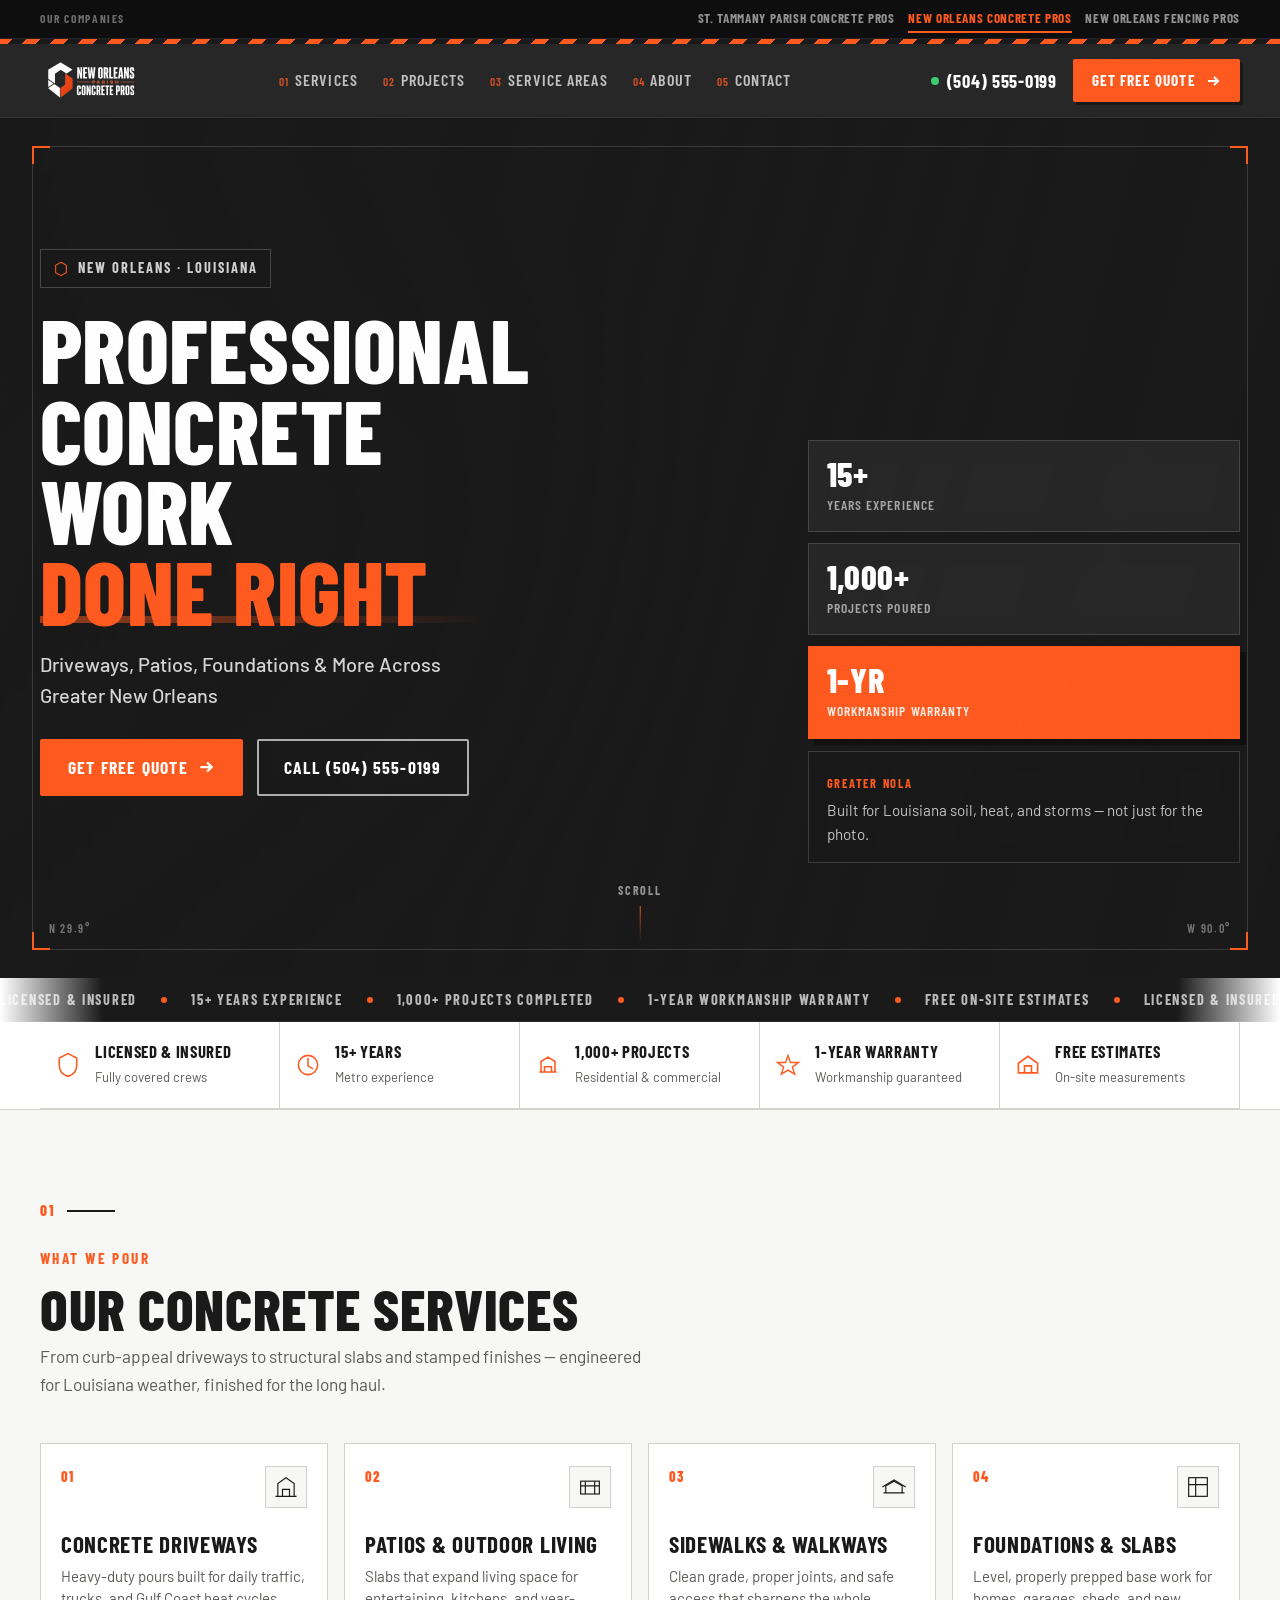
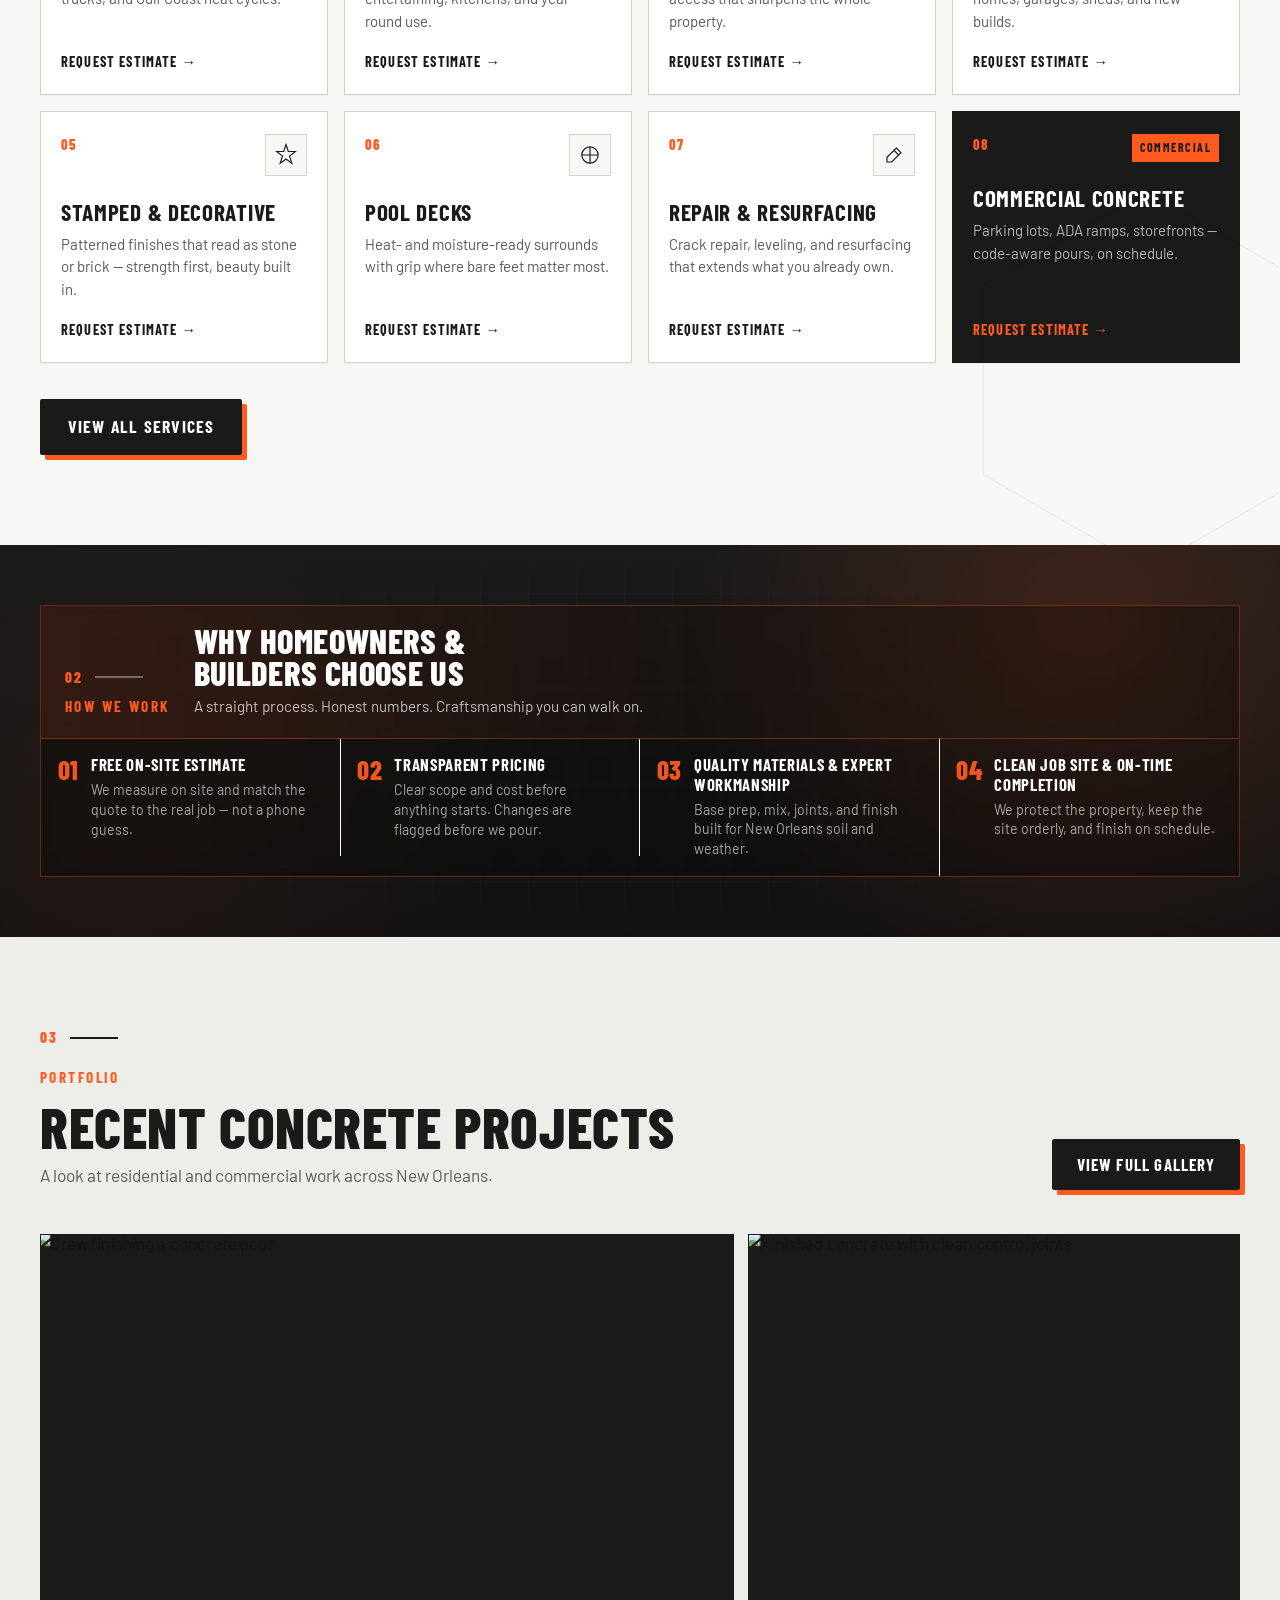
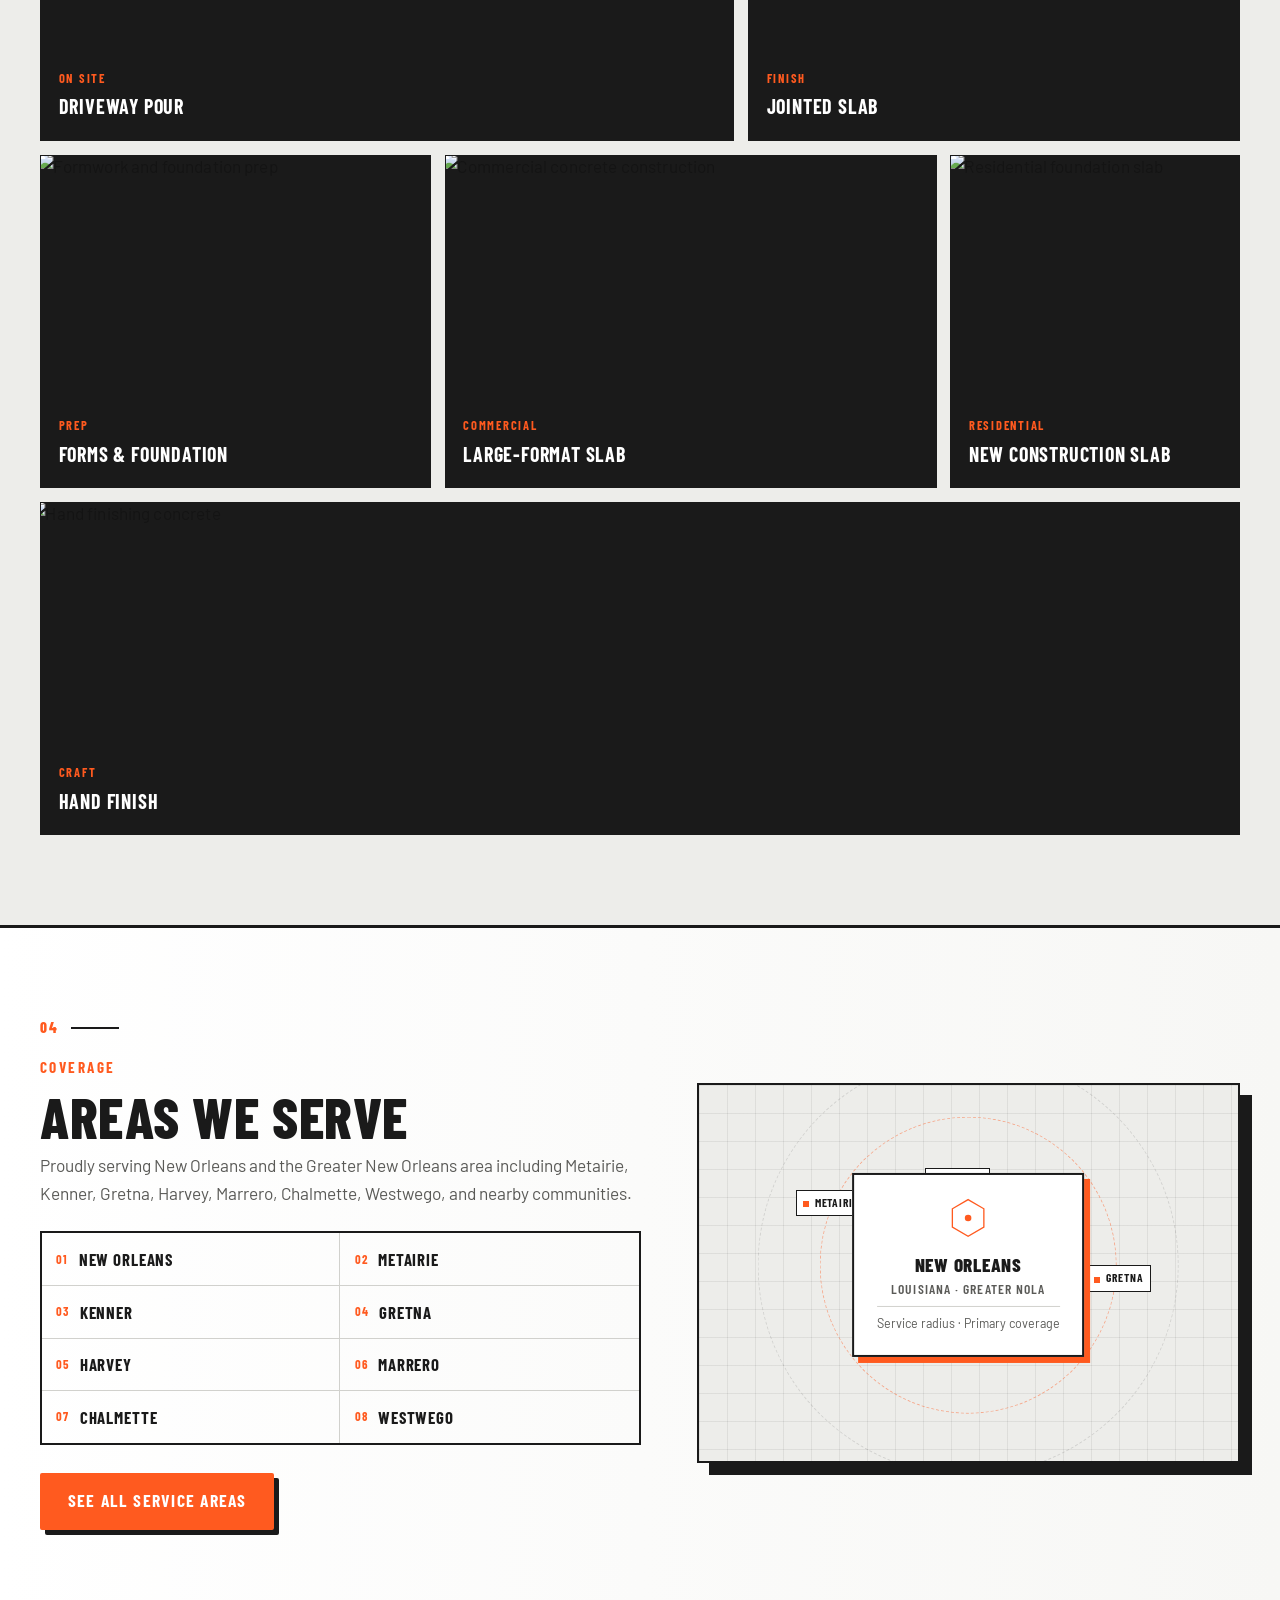
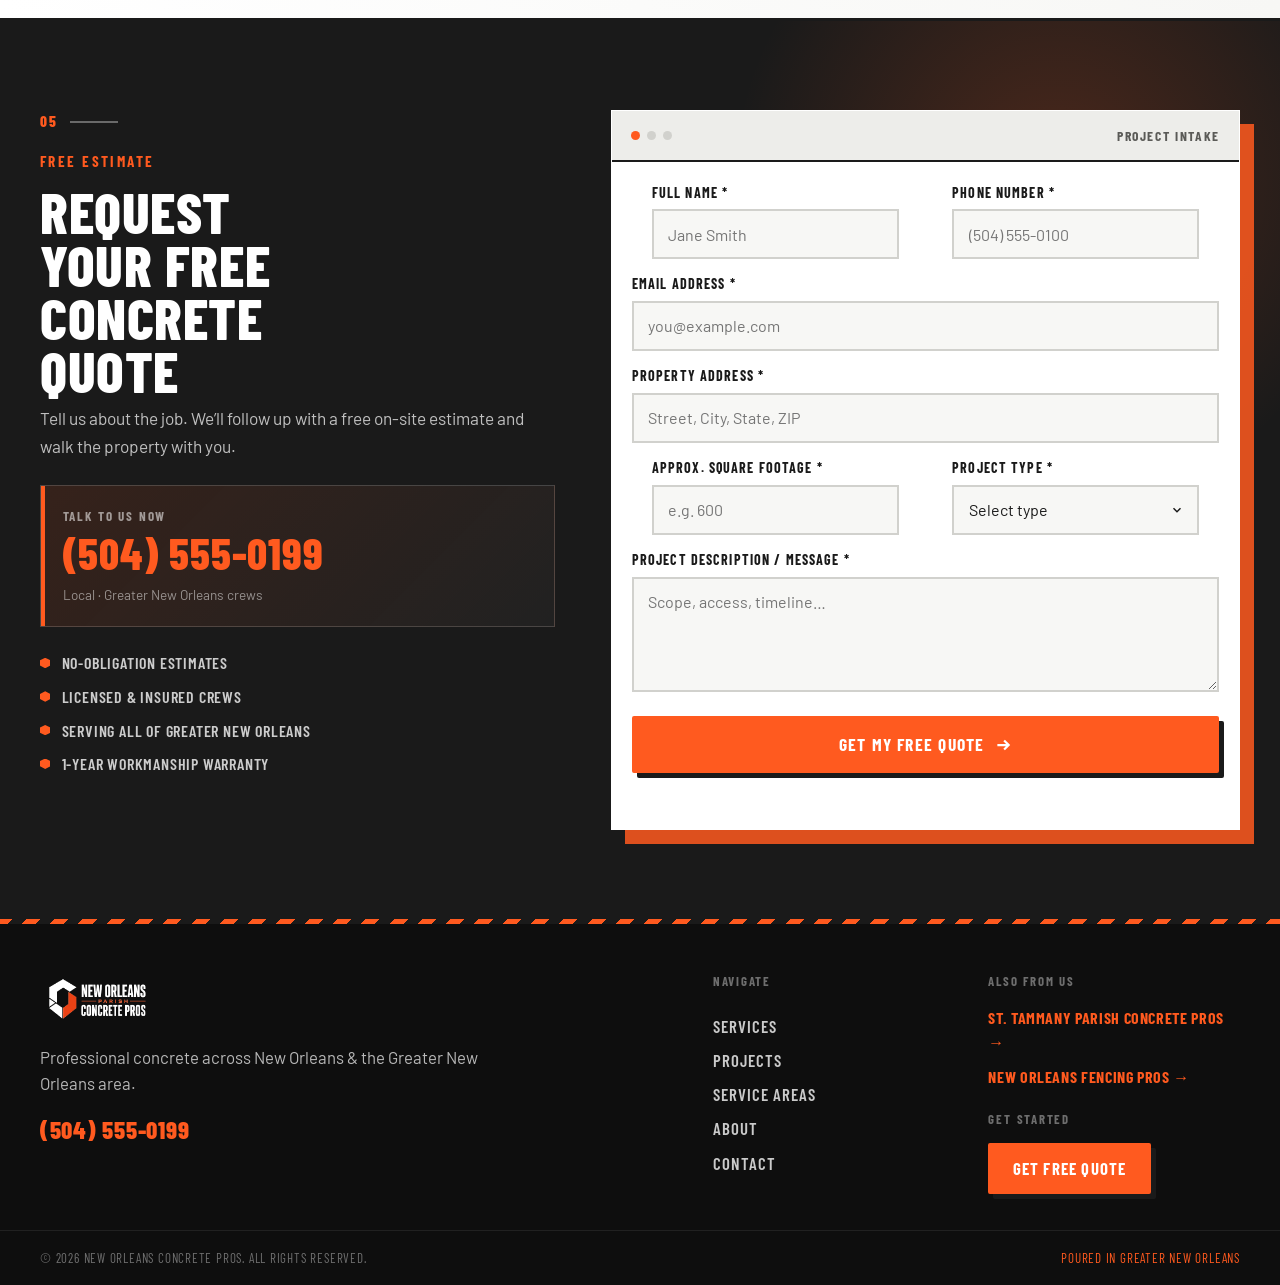
==== new-orleans-concrete.html @ 7057870d "Add multi-brand pages, Vercel slugs, and NOLA domain rewrite. Serve New Orleans Concrete Pros at new" ====
﻿<!DOCTYPE html>
<html lang="en">
<head>
  <meta charset="UTF-8" />
  <meta name="viewport" content="width=device-width, initial-scale=1.0" />
  <meta name="description" content="New Orleans Concrete Pros — driveways, patios, foundations, stamped concrete & more across New Orleans and the Greater New Orleans area." />
  <title>New Orleans Concrete Pros | Concrete Contractors</title>
  <link rel="icon" type="image/jpeg" href="assets/nola-concrete/favicon.jpg" />
  <link rel="preconnect" href="https://fonts.googleapis.com" />
  <link rel="preconnect" href="https://fonts.gstatic.com" crossorigin />
  <link href="https://fonts.googleapis.com/css2?family=Barlow+Condensed:ital,wght@0,500;0,600;0,700;0,800;1,700&family=Barlow:ital,wght@0,400;0,500;0,600;0,700;1,400&display=swap" rel="stylesheet" />
  <link rel="stylesheet" href="css/styles.css" />
</head>
<body data-brand="nola-concrete">
  <!-- grain + ambient -->
  <div class="noise" aria-hidden="true"></div>
  <div class="scroll-progress" id="scrollProgress" aria-hidden="true"></div>

  <!-- Brand switcher (shared site) -->
  <div class="brand-bar" role="navigation" aria-label="Company sites">
    <div class="container brand-bar-inner">
      <span class="brand-bar-label">Our companies</span>
      <div class="brand-links">
        <a href="https://st-tammany-parish-concrete-pros.vercel.app/">St. Tammany Parish Concrete Pros</a>
        <a href="https://new-orleans-concrete-pros.vercel.app/" class="is-active" aria-current="page">New Orleans Concrete Pros</a>
        <a href="https://st-tammany-parish-concrete-pros.vercel.app/fencing">New Orleans Fencing Pros</a>
      </div>
    </div>
  </div>
  <header class="site-header" id="header">
    <div class="caution-bar" aria-hidden="true"></div>
    <div class="container header-inner">
      <a href="https://new-orleans-concrete-pros.vercel.app/" class="logo" aria-label="New Orleans Concrete Pros — Home">
        <img src="assets/nola-concrete/logo-header.png" alt="New Orleans Concrete Pros" class="logo-img" width="220" height="110" />
      </a>

      <nav class="nav-desktop" aria-label="Primary">
        <a href="#services"><i>01</i>Services</a>
        <a href="#projects"><i>02</i>Projects</a>
        <a href="#service-areas"><i>03</i>Service Areas</a>
        <a href="#about"><i>04</i>About</a>
        <a href="#quote"><i>05</i>Contact</a>
      </nav>

      <div class="header-cta">
        <a href="tel:+15045550199" class="header-phone">
          <span class="phone-ring" aria-hidden="true"></span>
          (504) 555-0199
        </a>
        <a href="#quote" class="btn btn-primary btn-header">
          <span>Get Free Quote</span>
          <svg width="16" height="16" viewBox="0 0 16 16" fill="none" aria-hidden="true"><path d="M3 8h10M9 4l4 4-4 4" stroke="currentColor" stroke-width="2"/></svg>
        </a>
      </div>

      <button class="nav-toggle" id="navToggle" aria-label="Open menu" aria-expanded="false" aria-controls="mobileNav">
        <span></span><span></span><span></span>
      </button>
    </div>

    <nav class="nav-mobile" id="mobileNav" aria-label="Mobile" hidden>
      <a href="#services"><i>01</i> Services</a>
      <a href="#projects"><i>02</i> Projects</a>
      <a href="#service-areas"><i>03</i> Service Areas</a>
      <a href="#about"><i>04</i> About</a>
      <a href="#quote"><i>05</i> Contact</a>
      <a href="https://st-tammany-parish-concrete-pros.vercel.app/">St. Tammany Concrete</a>
      <a href="https://st-tammany-parish-concrete-pros.vercel.app/fencing">NOLA Fencing</a>
      <a href="tel:+15045550199" class="mobile-phone">(504) 555-0199</a>
      <a href="#quote" class="btn btn-primary">Get Free Quote</a>
    </nav>
  </header>

  <main id="top">
    <!-- ========== HERO ========== -->
    <section class="hero" id="hero">
      <div class="hero-bg" data-parallax>
        <video
          class="hero-video"
          autoplay
          muted
          loop
          playsinline
          preload="metadata"
          poster="https://images.unsplash.com/photo-1504307651254-35680f356dfd?auto=format&fit=crop&w=1600&q=70"
          aria-hidden="true"
        >
          <source src="resources/video/new-orleans-concrete-hero.mp4" type="video/mp4" />
        </video>
        <div class="hero-veil"></div>
        <div class="hero-scan" aria-hidden="true"></div>
      </div>

      <div class="hero-frame" aria-hidden="true">
        <span class="corner c-tl"></span>
        <span class="corner c-tr"></span>
        <span class="corner c-bl"></span>
        <span class="corner c-br"></span>
        <span class="coord coord-l">N 29.9°</span>
        <span class="coord coord-r">W 90.0°</span>
      </div>

      <div class="container hero-grid">
        <div class="hero-copy">
          <div class="hero-chip reveal">
            <svg class="hex-mini" viewBox="0 0 24 24" aria-hidden="true"><path d="M12 2l8 4.5v11L12 22l-8-4.5v-11L12 2z" fill="none" stroke="currentColor" stroke-width="1.6"/></svg>
            New Orleans · Louisiana
          </div>

          <h1 class="hero-title">
            <span class="line reveal" style="--d:0.05s">Professional</span>
            <span class="line reveal" style="--d:0.12s">Concrete Work</span>
            <span class="line accent reveal" style="--d:0.2s">Done Right</span>
          </h1>

          <p class="hero-sub reveal" style="--d:0.28s">
            Driveways, Patios, Foundations &amp; More Across Greater New Orleans
          </p>

          <div class="hero-actions reveal" style="--d:0.34s">
            <a href="#quote" class="btn btn-primary btn-lg">
              <span>Get Free Quote</span>
              <svg width="18" height="18" viewBox="0 0 16 16" fill="none" aria-hidden="true"><path d="M3 8h10M9 4l4 4-4 4" stroke="currentColor" stroke-width="2"/></svg>
            </a>
            <a href="tel:+15045550199" class="btn btn-outline-light btn-lg">Call (504) 555-0199</a>
          </div>

          <ul class="hero-trust reveal" style="--d:0.4s">
            <li>Locally Owned</li>
            <li>Licensed &amp; Insured</li>
            <li>Serving Greater New Orleans</li>
          </ul>
        </div>

        <aside class="hero-aside reveal" style="--d:0.25s">
          <div class="stat-stack">
            <div class="stat-card">
              <span class="stat-n" data-count="15">15+</span>
              <span class="stat-l">Years Experience</span>
            </div>
            <div class="stat-card">
              <span class="stat-n" data-count="1000">1,000+</span>
              <span class="stat-l">Projects Poured</span>
            </div>
            <div class="stat-card accent">
              <span class="stat-n">1-YR</span>
              <span class="stat-l">Workmanship Warranty</span>
            </div>
          </div>
          <div class="hero-plate">
            <span class="plate-tag">Greater NOLA</span>
            <p>Built for Louisiana soil, heat, and storms — not just for the photo.</p>
          </div>
        </aside>
      </div>

      <a href="#services" class="hero-scroll" aria-label="Scroll to services">
        <span>Scroll</span>
        <i></i>
      </a>
    </section>

    <!-- ========== TRUST ========== -->
    <section class="trust-bar" aria-label="Trust signals">
      <div class="trust-marquee" aria-hidden="true">
        <div class="trust-track">
          <span>Licensed &amp; Insured</span>
          <span class="dot"></span>
          <span>15+ Years Experience</span>
          <span class="dot"></span>
          <span>1,000+ Projects Completed</span>
          <span class="dot"></span>
          <span>1-Year Workmanship Warranty</span>
          <span class="dot"></span>
          <span>Free On-Site Estimates</span>
          <span class="dot"></span>
          <span>Licensed &amp; Insured</span>
          <span class="dot"></span>
          <span>15+ Years Experience</span>
          <span class="dot"></span>
          <span>1,000+ Projects Completed</span>
          <span class="dot"></span>
          <span>1-Year Workmanship Warranty</span>
          <span class="dot"></span>
          <span>Free On-Site Estimates</span>
          <span class="dot"></span>
        </div>
      </div>
      <div class="container trust-grid">
        <div class="trust-cell">
          <svg viewBox="0 0 32 32" aria-hidden="true"><path d="M16 3l10 5v8c0 7-4.5 11.5-10 13C10.5 27.5 6 23 6 16V8l10-5z" fill="none" stroke="currentColor" stroke-width="1.8"/></svg>
          <div><b>Licensed &amp; Insured</b><span>Fully covered crews</span></div>
        </div>
        <div class="trust-cell">
          <svg viewBox="0 0 32 32" aria-hidden="true"><circle cx="16" cy="16" r="11" fill="none" stroke="currentColor" stroke-width="1.8"/><path d="M16 9v8l5 3" fill="none" stroke="currentColor" stroke-width="1.8" stroke-linecap="square"/></svg>
          <div><b>15+ Years</b><span>Metro experience</span></div>
        </div>
        <div class="trust-cell">
          <svg viewBox="0 0 32 32" aria-hidden="true"><path d="M6 24h20M8 24V12l8-5 8 5v12M12 24v-6h8v6" fill="none" stroke="currentColor" stroke-width="1.8"/></svg>
          <div><b>1,000+ Projects</b><span>Residential &amp; commercial</span></div>
        </div>
        <div class="trust-cell">
          <svg viewBox="0 0 32 32" aria-hidden="true"><path d="M16 5l2.8 8.2H28l-7 5.2 2.7 8.1L16 21.8 8.3 26.5l2.7-8.1-7-5.2h9.2L16 5z" fill="none" stroke="currentColor" stroke-width="1.6"/></svg>
          <div><b>1-Year Warranty</b><span>Workmanship guaranteed</span></div>
        </div>
        <div class="trust-cell">
          <svg viewBox="0 0 32 32" aria-hidden="true"><path d="M5 14l11-8 11 8v11H5V14z" fill="none" stroke="currentColor" stroke-width="1.8"/><path d="M12 25v-8h8v8" fill="none" stroke="currentColor" stroke-width="1.8"/></svg>
          <div><b>Free Estimates</b><span>On-site measurements</span></div>
        </div>
      </div>
    </section>

    <!-- ========== SERVICES ========== -->
    <section class="section services" id="services">
      <div class="container">
        <div class="sec-head">
          <div class="sec-index" aria-hidden="true">
            <span>01</span>
            <i></i>
          </div>
          <div class="sec-head-copy">
            <p class="eyebrow">What we pour</p>
            <h2 class="display">Our Concrete Services</h2>
            <p class="lede">From curb-appeal driveways to structural slabs and stamped finishes — engineered for Louisiana weather, finished for the long haul.</p>
          </div>
        </div>

        <div class="services-stage">
          <article class="svc-card tilt" data-tilt>
            <div class="svc-face">
              <div class="svc-top">
                <span class="svc-no">01</span>
                <span class="svc-glyph" aria-hidden="true">
                  <svg viewBox="0 0 48 48"><path d="M6 40h36M10 40V18l14-10 14 10v22M18 40V28h12v12" fill="none" stroke="currentColor" stroke-width="2"/></svg>
                </span>
              </div>
              <h3>Concrete Driveways</h3>
              <p>Heavy-duty pours built for daily traffic, trucks, and Gulf Coast heat cycles.</p>
              <span class="svc-link">Request estimate →</span>
            </div>
          </article>

          <article class="svc-card tilt" data-tilt>
            <div class="svc-face">
              <div class="svc-top">
                <span class="svc-no">02</span>
                <span class="svc-glyph" aria-hidden="true">
                  <svg viewBox="0 0 48 48"><rect x="8" y="14" width="32" height="22" fill="none" stroke="currentColor" stroke-width="2"/><path d="M8 22h32M16 14v22M32 14v22" fill="none" stroke="currentColor" stroke-width="2"/></svg>
                </span>
              </div>
              <h3>Patios &amp; Outdoor Living</h3>
              <p>Slabs that expand living space for entertaining, kitchens, and year-round use.</p>
              <span class="svc-link">Request estimate →</span>
            </div>
          </article>

          <article class="svc-card tilt" data-tilt>
            <div class="svc-face">
              <div class="svc-top">
                <span class="svc-no">03</span>
                <span class="svc-glyph" aria-hidden="true">
                  <svg viewBox="0 0 48 48"><path d="M6 34h36M10 34V22l14-8 14 8v12" fill="none" stroke="currentColor" stroke-width="2"/><path d="M4 24l20-12 20 12" fill="none" stroke="currentColor" stroke-width="2"/></svg>
                </span>
              </div>
              <h3>Sidewalks &amp; Walkways</h3>
              <p>Clean grade, proper joints, and safe access that sharpens the whole property.</p>
              <span class="svc-link">Request estimate →</span>
            </div>
          </article>

          <article class="svc-card tilt" data-tilt>
            <div class="svc-face">
              <div class="svc-top">
                <span class="svc-no">04</span>
                <span class="svc-glyph" aria-hidden="true">
                  <svg viewBox="0 0 48 48"><rect x="8" y="8" width="32" height="32" fill="none" stroke="currentColor" stroke-width="2"/><path d="M8 20h32M20 8v32" fill="none" stroke="currentColor" stroke-width="2"/></svg>
                </span>
              </div>
              <h3>Foundations &amp; Slabs</h3>
              <p>Level, properly prepped base work for homes, garages, sheds, and new builds.</p>
              <span class="svc-link">Request estimate →</span>
            </div>
          </article>

          <article class="svc-card tilt" data-tilt>
            <div class="svc-face">
              <div class="svc-top">
                <span class="svc-no">05</span>
                <span class="svc-glyph" aria-hidden="true">
                  <svg viewBox="0 0 48 48"><path d="M24 6l4 12h12l-10 8 4 12-10-7-10 7 4-12-10-8h12l4-12z" fill="none" stroke="currentColor" stroke-width="2"/></svg>
                </span>
              </div>
              <h3>Stamped &amp; Decorative</h3>
              <p>Patterned finishes that read as stone or brick — strength first, beauty built in.</p>
              <span class="svc-link">Request estimate →</span>
            </div>
          </article>

          <article class="svc-card tilt" data-tilt>
            <div class="svc-face">
              <div class="svc-top">
                <span class="svc-no">06</span>
                <span class="svc-glyph" aria-hidden="true">
                  <svg viewBox="0 0 48 48"><circle cx="24" cy="24" r="14" fill="none" stroke="currentColor" stroke-width="2"/><path d="M24 10v28M10 24h28" fill="none" stroke="currentColor" stroke-width="2"/></svg>
                </span>
              </div>
              <h3>Pool Decks</h3>
              <p>Heat- and moisture-ready surrounds with grip where bare feet matter most.</p>
              <span class="svc-link">Request estimate →</span>
            </div>
          </article>

          <article class="svc-card tilt" data-tilt>
            <div class="svc-face">
              <div class="svc-top">
                <span class="svc-no">07</span>
                <span class="svc-glyph" aria-hidden="true">
                  <svg viewBox="0 0 48 48"><path d="M28 12l8 8-16 16H12V28L28 12z" fill="none" stroke="currentColor" stroke-width="2"/><path d="M24 16l8 8" fill="none" stroke="currentColor" stroke-width="2"/></svg>
                </span>
              </div>
              <h3>Repair &amp; Resurfacing</h3>
              <p>Crack repair, leveling, and resurfacing that extends what you already own.</p>
              <span class="svc-link">Request estimate →</span>
            </div>
          </article>

          <article class="svc-card tilt featured" data-tilt>
            <div class="svc-face">
              <div class="svc-top">
                <span class="svc-no">08</span>
                <span class="svc-badge">Commercial</span>
              </div>
              <h3>Commercial Concrete</h3>
              <p>Parking lots, ADA ramps, storefronts — code-aware pours, on schedule.</p>
              <span class="svc-link">Request estimate →</span>
            </div>
          </article>
        </div>

        <div class="sec-cta">
          <a href="#quote" class="btn btn-dark btn-lg">View All Services</a>
        </div>
      </div>

      <div class="services-deco" aria-hidden="true">
        <svg class="hex-field" viewBox="0 0 200 200"><path d="M100 10l78 45v90l-78 45-78-45V55L100 10z" fill="none" stroke="currentColor" stroke-width="0.6"/></svg>
      </div>
    </section>

    <!-- ========== PROCESS ========== -->
    <section class="section process" id="about">
      <div class="process-bg" aria-hidden="true"></div>
      <div class="container">
        <div class="process-board">
          <header class="process-heading">
            <div class="process-heading-meta">
              <span class="sec-index on-dark" aria-hidden="true"><span>02</span><i></i></span>
              <p class="eyebrow">How we work</p>
            </div>
            <div class="process-heading-copy">
              <h2 class="display">Why Homeowners &amp; Builders Choose Us</h2>
              <p class="lede on-dark">A straight process. Honest numbers. Craftsmanship you can walk on.</p>
            </div>
          </header>

          <div class="process-stage">
            <article class="step depth" data-step="01">
              <div class="step-panel">
                <span class="step-no">01</span>
                <div class="step-body">
                  <h3>Free On-Site Estimate</h3>
                  <p>We measure on site and match the quote to the real job — not a phone guess.</p>
                </div>
              </div>
            </article>

            <article class="step depth" data-step="02">
              <div class="step-panel">
                <span class="step-no">02</span>
                <div class="step-body">
                  <h3>Transparent Pricing</h3>
                  <p>Clear scope and cost before anything starts. Changes are flagged before we pour.</p>
                </div>
              </div>
            </article>

            <article class="step depth" data-step="03">
              <div class="step-panel">
                <span class="step-no">03</span>
                <div class="step-body">
                  <h3>Quality Materials &amp; Expert Workmanship</h3>
                  <p>Base prep, mix, joints, and finish built for New Orleans soil and weather.</p>
                </div>
              </div>
            </article>

            <article class="step depth" data-step="04">
              <div class="step-panel">
                <span class="step-no">04</span>
                <div class="step-body">
                  <h3>Clean Job Site &amp; On-Time Completion</h3>
                  <p>We protect the property, keep the site orderly, and finish on schedule.</p>
                </div>
              </div>
            </article>
          </div>
        </div>
      </div>
    </section>

    <!-- ========== PROJECTS ========== -->
    <section class="section projects" id="projects">
      <div class="container">
        <div class="sec-head split">
          <div class="sec-head-left">
            <div class="sec-index" aria-hidden="true">
              <span>03</span>
              <i></i>
            </div>
            <div class="sec-head-copy">
              <p class="eyebrow">Portfolio</p>
              <h2 class="display">Recent Concrete Projects</h2>
              <p class="lede">A look at residential and commercial work across New Orleans.</p>
            </div>
          </div>
          <a href="#quote" class="btn btn-dark">View Full Gallery</a>
        </div>

        <div class="mosaic">
          <figure class="shot shot-a reveal-shot">
            <img src="https://images.unsplash.com/photo-1504307651254-35680f356dfd?auto=format&fit=crop&w=1200&q=80" alt="Crew finishing a concrete pour" width="1200" height="900" loading="lazy" />
            <figcaption>
              <span class="shot-tag">On site</span>
              <strong>Driveway pour</strong>
            </figcaption>
            <span class="shot-frame" aria-hidden="true"></span>
          </figure>

          <figure class="shot shot-b reveal-shot">
            <img src="https://images.unsplash.com/photo-1621905251189-08b45d6a269e?auto=format&fit=crop&w=900&q=80" alt="Finished concrete with clean control joints" width="900" height="1100" loading="lazy" />
            <figcaption>
              <span class="shot-tag">Finish</span>
              <strong>Jointed slab</strong>
            </figcaption>
            <span class="shot-frame" aria-hidden="true"></span>
          </figure>

          <figure class="shot shot-c reveal-shot">
            <img src="https://images.unsplash.com/photo-1581094794329-c8112a89af12?auto=format&fit=crop&w=900&q=80" alt="Formwork and foundation prep" width="900" height="700" loading="lazy" />
            <figcaption>
              <span class="shot-tag">Prep</span>
              <strong>Forms &amp; foundation</strong>
            </figcaption>
            <span class="shot-frame" aria-hidden="true"></span>
          </figure>

          <figure class="shot shot-d reveal-shot">
            <img src="https://images.unsplash.com/photo-1541888946425-d81bb19240f5?auto=format&fit=crop&w=1200&q=80" alt="Commercial concrete construction" width="1200" height="800" loading="lazy" />
            <figcaption>
              <span class="shot-tag">Commercial</span>
              <strong>Large-format slab</strong>
            </figcaption>
            <span class="shot-frame" aria-hidden="true"></span>
          </figure>

          <figure class="shot shot-e reveal-shot">
            <img src="https://images.unsplash.com/photo-1503387762-592deb58ef4e?auto=format&fit=crop&w=900&q=80" alt="Residential foundation slab" width="900" height="700" loading="lazy" />
            <figcaption>
              <span class="shot-tag">Residential</span>
              <strong>New construction slab</strong>
            </figcaption>
            <span class="shot-frame" aria-hidden="true"></span>
          </figure>

          <figure class="shot shot-f reveal-shot">
            <img src="https://images.unsplash.com/photo-1589939705384-5185137a7f0f?auto=format&fit=crop&w=900&q=80" alt="Hand finishing concrete" width="900" height="700" loading="lazy" />
            <figcaption>
              <span class="shot-tag">Craft</span>
              <strong>Hand finish</strong>
            </figcaption>
            <span class="shot-frame" aria-hidden="true"></span>
          </figure>
        </div>
      </div>
    </section>

    <!-- ========== AREAS ========== -->
    <section class="section service-areas" id="service-areas">
      <div class="areas-shell">
        <div class="container areas-layout">
          <div class="areas-copy">
            <div class="sec-index" aria-hidden="true">
              <span>04</span>
              <i></i>
            </div>
            <p class="eyebrow">Coverage</p>
            <h2 class="display">Areas We Serve</h2>
            <p class="lede">
              Proudly serving New Orleans and the Greater New Orleans area including Metairie, Kenner, Gretna, Harvey, Marrero, Chalmette, Westwego, and nearby communities.
            </p>

            <ul class="city-grid">
              <li><span>01</span>New Orleans</li>
              <li><span>02</span>Metairie</li>
              <li><span>03</span>Kenner</li>
              <li><span>04</span>Gretna</li>
              <li><span>05</span>Harvey</li>
              <li><span>06</span>Marrero</li>
              <li><span>07</span>Chalmette</li>
              <li><span>08</span>Westwego</li>
            </ul>

            <a href="#quote" class="btn btn-primary btn-lg">See All Service Areas</a>
          </div>

          <div class="areas-map" role="img" aria-label="Map placeholder for New Orleans service area">
            <div class="map-plate">
              <div class="map-gridlines" aria-hidden="true"></div>
              <div class="map-ring" aria-hidden="true"></div>
              <div class="map-ring r2" aria-hidden="true"></div>
              <div class="map-core">
                <svg class="map-hex" viewBox="0 0 64 64" aria-hidden="true">
                  <path d="M32 4l24 14v28L32 60 8 46V18L32 4z" fill="none" stroke="currentColor" stroke-width="2"/>
                  <circle cx="32" cy="32" r="5" fill="currentColor"/>
                </svg>
                <p class="map-title">New Orleans</p>
                <p class="map-sub">Louisiana · Greater NOLA</p>
                <p class="map-meta">Service radius · Primary coverage</p>
              </div>
              <div class="map-tags" aria-hidden="true">
                <span style="--x:18%;--y:28%">Metairie</span>
                <span style="--x:42%;--y:22%">Kenner</span>
                <span style="--x:72%;--y:48%">Gretna</span>
                <span style="--x:30%;--y:62%">Harvey</span>
              </div>
            </div>
          </div>
        </div>
      </div>
    </section>

    <!-- ========== QUOTE ========== -->
    <section class="section quote" id="quote" aria-labelledby="quote-heading">
      <div class="quote-glow" aria-hidden="true"></div>
      <div class="container quote-layout">
        <div class="quote-copy">
          <div class="sec-index on-dark" aria-hidden="true">
            <span>05</span>
            <i></i>
          </div>
          <p class="eyebrow">Free estimate</p>
          <h2 class="display" id="quote-heading">Request Your Free Concrete Quote</h2>
          <p class="lede on-dark">Tell us about the job. We’ll follow up with a free on-site estimate and walk the property with you.</p>

          <a href="tel:+15045550199" class="call-slab">
            <span class="call-label">Talk to us now</span>
            <span class="call-num">(504) 555-0199</span>
            <span class="call-hint">Local · Greater New Orleans crews</span>
          </a>

          <ul class="check-list">
            <li>No-obligation estimates</li>
            <li>Licensed &amp; insured crews</li>
            <li>Serving all of Greater New Orleans</li>
            <li>1-year workmanship warranty</li>
          </ul>
        </div>

        <form class="quote-form tilt" id="quoteForm" data-tilt novalidate>
          <div class="form-chrome">
            <span class="chrome-dot"></span>
            <span class="chrome-dot"></span>
            <span class="chrome-dot"></span>
            <span class="chrome-title">Project intake</span>
          </div>

          <div class="fields-2">
            <label class="field">
              <span>Full Name *</span>
              <input type="text" name="fullName" id="fullName" autocomplete="name" required placeholder="Jane Smith" />
            </label>
            <label class="field">
              <span>Phone Number *</span>
              <input type="tel" name="phone" id="phone" autocomplete="tel" required placeholder="(504) 555-0100" />
            </label>
          </div>

          <label class="field">
            <span>Email Address *</span>
            <input type="email" name="email" id="email" autocomplete="email" required placeholder="you@example.com" />
          </label>

          <label class="field">
            <span>Property Address *</span>
            <input type="text" name="address" id="address" autocomplete="street-address" required placeholder="Street, City, State, ZIP" />
          </label>

          <div class="fields-2">
            <label class="field">
              <span>Approx. Square Footage *</span>
              <input type="text" name="sqft" id="sqft" required placeholder="e.g. 600" inputmode="numeric" />
            </label>
            <label class="field">
              <span>Project Type *</span>
              <select name="projectType" id="projectType" required>
                <option value="" disabled selected>Select type</option>
                <option value="driveway">Driveway</option>
                <option value="patio">Patio</option>
                <option value="sidewalk">Sidewalk</option>
                <option value="foundation">Foundation</option>
                <option value="pool-deck">Pool Deck</option>
                <option value="repair">Repair</option>
                <option value="commercial">Commercial</option>
                <option value="other">Other</option>
              </select>
            </label>
          </div>

          <label class="field">
            <span>Project Description / Message *</span>
            <textarea name="message" id="message" rows="4" required placeholder="Scope, access, timeline…"></textarea>
          </label>

          <button type="submit" class="btn btn-primary btn-lg btn-block">
            <span>Get My Free Quote</span>
            <svg width="18" height="18" viewBox="0 0 16 16" fill="none" aria-hidden="true"><path d="M3 8h10M9 4l4 4-4 4" stroke="currentColor" stroke-width="2"/></svg>
          </button>
          <p class="form-note" id="formStatus" role="status" aria-live="polite"></p>
        </form>
      </div>
    </section>
  </main>

  <footer class="site-footer">
    <div class="caution-bar" aria-hidden="true"></div>
    <div class="container footer-grid">
      <div class="footer-brand">
        <img src="assets/nola-concrete/logo-header.png" alt="New Orleans Concrete Pros" class="footer-logo" width="200" height="100" />
        <p>Professional concrete across New Orleans &amp; the Greater New Orleans area.</p>
        <a href="tel:+15045550199" class="footer-phone">(504) 555-0199</a>
      </div>
      <div class="footer-cols">
        <nav aria-label="Footer">
          <p class="footer-label">Navigate</p>
          <a href="#services">Services</a>
          <a href="#projects">Projects</a>
          <a href="#service-areas">Service Areas</a>
          <a href="#about">About</a>
          <a href="#quote">Contact</a>
        </nav>
        <div>
          <p class="footer-label">Also from us</p>
          <a href="https://st-tammany-parish-concrete-pros.vercel.app/" class="footer-sister">St. Tammany Parish Concrete Pros →</a>
          <a href="https://st-tammany-parish-concrete-pros.vercel.app/fencing" class="footer-sister" style="display:block;margin-top:0.35rem">New Orleans Fencing Pros →</a>
          <p class="footer-label" style="margin-top:1.25rem">Get started</p>
          <a href="#quote" class="btn btn-primary">Get Free Quote</a>
        </div>
      </div>
    </div>
    <div class="footer-bottom">
      <div class="container footer-bottom-inner">
        <p>&copy; <span id="year"></span> New Orleans Concrete Pros. All rights reserved.</p>
        <p class="footer-stamp">Poured in Greater New Orleans</p>
      </div>
    </div>
  </footer>

  <script src="js/main.js"></script>
</body>
</html>
---- css/styles.css ----
/* ==========================================================================
   St. Tammany Parish Concrete Pros — Design system
   Industrial craft · editorial layout · controlled depth
   Palette locked
   ========================================================================== */

:root {
  --ink: #1a1a1a;
  --accent: #ff5a1f;
  --accent-2: #ff7a45;
  --accent-deep: #d94812;
  --bg: #f7f7f5;
  --bg-2: #ededea;
  --mute: #5a5a57;
  --white: #ffffff;
  --line: #d1d1cd;
  --brand-bar-h: 36px;
  --header-h: 78px;
  --font: "Barlow", system-ui, sans-serif;
  --display: "Barlow Condensed", "Arial Narrow", sans-serif;
  --max: 1200px;
  --ease: cubic-bezier(0.22, 1, 0.36, 1);
  --ease-out: cubic-bezier(0.16, 1, 0.3, 1);
}

*,
*::before,
*::after {
  box-sizing: border-box;
}

html {
  scroll-behavior: smooth;
  scroll-padding-top: calc(var(--brand-bar-h) + var(--header-h) + 12px);
}

/* —— Multi-brand site switcher —— */
.brand-bar {
  position: sticky;
  top: 0;
  z-index: 1001;
  background: #0e0e0e;
  border-bottom: 1px solid rgba(255, 255, 255, 0.08);
  min-height: var(--brand-bar-h);
}

.brand-bar-inner {
  display: flex;
  flex-wrap: wrap;
  align-items: center;
  justify-content: space-between;
  gap: 0.35rem 1rem;
  min-height: var(--brand-bar-h);
  padding: 0.35rem 0;
}

.brand-bar-label {
  font-family: var(--display);
  font-size: 0.72rem;
  font-weight: 700;
  letter-spacing: 0.14em;
  text-transform: uppercase;
  color: rgba(255, 255, 255, 0.4);
}

.brand-links {
  display: flex;
  flex-wrap: wrap;
  gap: 0.35rem 0.85rem;
}

.brand-links a {
  font-family: var(--display);
  font-size: 0.82rem;
  font-weight: 700;
  letter-spacing: 0.05em;
  text-transform: uppercase;
  color: rgba(255, 255, 255, 0.55);
  padding: 0.15rem 0;
  border-bottom: 2px solid transparent;
  transition: color 0.15s ease, border-color 0.15s ease;
}

.brand-links a:hover {
  color: var(--white);
}

.brand-links a.is-active {
  color: var(--accent);
  border-bottom-color: var(--accent);
}

.footer-sister {
  display: inline-block;
  font-family: var(--display);
  font-weight: 700;
  font-size: 1rem;
  letter-spacing: 0.04em;
  text-transform: uppercase;
  color: var(--accent);
  margin-bottom: 0.25rem;
}

.footer-sister:hover {
  color: var(--accent-2, #ff7a45);
}

.logo-img-wide {
  height: 44px;
  max-width: min(240px, 48vw);
}

body {
  margin: 0;
  font-family: var(--font);
  font-size: 1.05rem;
  line-height: 1.55;
  color: var(--ink);
  background: var(--bg);
  -webkit-font-smoothing: antialiased;
  overflow-x: hidden;
}

img {
  max-width: 100%;
  height: auto;
  display: block;
}

a {
  color: inherit;
  text-decoration: none;
}

ul,
ol {
  margin: 0;
  padding: 0;
  list-style: none;
}

p {
  margin: 0 0 1em;
}

p:last-child {
  margin-bottom: 0;
}

.container {
  width: min(100% - 2rem, var(--max));
  margin-inline: auto;
}

/* —— Ambient —— */
.noise {
  pointer-events: none;
  position: fixed;
  inset: 0;
  z-index: 9998;
  opacity: 0.035;
  mix-blend-mode: multiply;
  background-image: url("data:image/svg+xml,%3Csvg viewBox='0 0 256 256' xmlns='http://www.w3.org/2000/svg'%3E%3Cfilter id='n'%3E%3CfeTurbulence type='fractalNoise' baseFrequency='0.85' numOctaves='4' stitchTiles='stitch'/%3E%3C/filter%3E%3Crect width='100%25' height='100%25' filter='url(%23n)'/%3E%3C/svg%3E");
}

.scroll-progress {
  position: fixed;
  top: 0;
  left: 0;
  height: 3px;
  width: 0%;
  z-index: 10001;
  background: linear-gradient(90deg, var(--accent), var(--accent-2));
  box-shadow: 0 0 12px rgba(255, 90, 31, 0.55);
  pointer-events: none;
}

.caution-bar {
  height: 5px;
  background: repeating-linear-gradient(
    -45deg,
    var(--accent) 0 10px,
    var(--ink) 10px 20px
  );
}

/* —— Type —— */
.display {
  font-family: var(--display);
  font-weight: 800;
  font-size: clamp(2.35rem, 5vw, 3.6rem);
  line-height: 0.92;
  letter-spacing: 0.01em;
  text-transform: uppercase;
  margin: 0 0 0.55rem;
}

.eyebrow {
  font-family: var(--display);
  font-weight: 700;
  font-size: 0.95rem;
  letter-spacing: 0.16em;
  text-transform: uppercase;
  color: var(--accent);
  margin: 0 0 0.7rem;
}

.lede {
  color: var(--mute);
  font-size: 1.08rem;
  max-width: 38rem;
  line-height: 1.6;
}

.lede.on-dark {
  color: rgba(255, 255, 255, 0.72);
}

.sec-index {
  display: flex;
  align-items: center;
  gap: 0.75rem;
  margin-bottom: 1rem;
}

.sec-index span {
  font-family: var(--display);
  font-weight: 800;
  font-size: 0.95rem;
  letter-spacing: 0.12em;
  color: var(--accent);
}

.sec-index i {
  display: block;
  width: 48px;
  height: 2px;
  background: var(--ink);
}

.sec-index.on-dark i {
  background: rgba(255, 255, 255, 0.35);
}

.sec-head {
  display: grid;
  gap: 0.5rem;
  margin-bottom: 2.75rem;
  max-width: 46rem;
}

.sec-head.split {
  max-width: none;
  align-items: end;
  gap: 1.5rem;
}

.sec-head.light .display,
.sec-head.light .lede {
  color: var(--white);
}

.sec-head.light .sec-index i {
  background: rgba(255, 255, 255, 0.35);
}

.sec-head.light .lede {
  color: rgba(255, 255, 255, 0.7);
}

@media (min-width: 800px) {
  .sec-head.split {
    grid-template-columns: 1fr auto;
  }
}

.sec-cta {
  margin-top: 2.25rem;
  display: flex;
  justify-content: flex-start;
}

.section {
  position: relative;
  padding: clamp(3.75rem, 7vw, 6rem) 0;
}

/* —— Buttons —— */
.btn {
  display: inline-flex;
  align-items: center;
  justify-content: center;
  gap: 0.6rem;
  font-family: var(--display);
  font-weight: 700;
  font-size: 1.05rem;
  letter-spacing: 0.07em;
  text-transform: uppercase;
  border: 2px solid transparent;
  border-radius: 2px;
  padding: 0.95rem 1.4rem;
  cursor: pointer;
  line-height: 1;
  transition: transform 0.2s var(--ease), box-shadow 0.2s var(--ease),
    background 0.15s ease, color 0.15s ease, border-color 0.15s ease;
  position: relative;
}

.btn:focus-visible {
  outline: 3px solid var(--accent);
  outline-offset: 3px;
}

.btn-primary {
  background: var(--accent);
  color: var(--white);
  border-color: var(--accent);
  box-shadow: 5px 5px 0 var(--ink);
}

.btn-primary:hover {
  background: var(--accent-deep);
  border-color: var(--accent-deep);
  transform: translate(-2px, -2px);
  box-shadow: 7px 7px 0 var(--ink);
}

.btn-dark {
  background: var(--ink);
  color: var(--white);
  border-color: var(--ink);
  box-shadow: 5px 5px 0 var(--accent);
}

.btn-dark:hover {
  transform: translate(-2px, -2px);
  box-shadow: 7px 7px 0 var(--accent);
}

.btn-outline-light {
  background: transparent;
  color: var(--white);
  border-color: rgba(255, 255, 255, 0.65);
  backdrop-filter: blur(6px);
}

.btn-outline-light:hover {
  background: rgba(255, 255, 255, 0.1);
  border-color: var(--white);
}

.btn-lg {
  padding: 1.1rem 1.6rem;
  font-size: 1.1rem;
}

.btn-block {
  width: 100%;
}

.btn-header {
  padding: 0.72rem 1.05rem;
  font-size: 0.95rem;
  box-shadow: 3px 3px 0 rgba(0, 0, 0, 0.35);
}

/* —— HEADER —— */
.site-header {
  position: sticky;
  top: var(--brand-bar-h);
  z-index: 1000;
  background: rgba(26, 26, 26, 0.94);
  backdrop-filter: blur(12px) saturate(1.2);
  border-bottom: 1px solid rgba(255, 255, 255, 0.06);
}

.header-inner {
  display: flex;
  align-items: center;
  justify-content: space-between;
  height: calc(var(--header-h) - 5px);
  gap: 1rem;
}

.logo-img {
  height: 50px;
  width: auto;
  object-fit: contain;
}

.nav-desktop {
  display: none;
  align-items: center;
  gap: 0.15rem;
}

.nav-desktop a {
  display: inline-flex;
  align-items: baseline;
  gap: 0.35rem;
  font-family: var(--display);
  font-weight: 600;
  font-size: 1rem;
  letter-spacing: 0.07em;
  text-transform: uppercase;
  color: rgba(255, 255, 255, 0.72);
  padding: 0.45rem 0.7rem;
  position: relative;
}

.nav-desktop a i {
  font-style: normal;
  font-size: 0.72rem;
  color: var(--accent);
  opacity: 0.85;
}

.nav-desktop a::after {
  content: "";
  position: absolute;
  left: 0.7rem;
  right: 0.7rem;
  bottom: 0.15rem;
  height: 2px;
  background: var(--accent);
  transform: scaleX(0);
  transform-origin: left;
  transition: transform 0.25s var(--ease);
}

.nav-desktop a:hover {
  color: var(--white);
}

.nav-desktop a:hover::after {
  transform: scaleX(1);
}

.header-cta {
  display: none;
  align-items: center;
  gap: 1rem;
}

.header-phone {
  display: inline-flex;
  align-items: center;
  gap: 0.5rem;
  font-family: var(--display);
  font-weight: 700;
  font-size: 1.15rem;
  letter-spacing: 0.04em;
  color: var(--white);
}

.header-phone:hover {
  color: var(--accent);
}

.phone-ring {
  width: 8px;
  height: 8px;
  border-radius: 50%;
  background: #3dce6e;
  box-shadow: 0 0 0 0 rgba(61, 206, 110, 0.6);
  animation: pulse 2s infinite;
}

@keyframes pulse {
  0% {
    box-shadow: 0 0 0 0 rgba(61, 206, 110, 0.55);
  }
  70% {
    box-shadow: 0 0 0 8px rgba(61, 206, 110, 0);
  }
  100% {
    box-shadow: 0 0 0 0 rgba(61, 206, 110, 0);
  }
}

.nav-toggle {
  width: 46px;
  height: 46px;
  display: flex;
  flex-direction: column;
  justify-content: center;
  gap: 5px;
  padding: 11px;
  background: transparent;
  border: 2px solid rgba(255, 255, 255, 0.3);
  cursor: pointer;
}

.nav-toggle span {
  display: block;
  height: 2px;
  background: var(--white);
  transition: transform 0.25s var(--ease), opacity 0.2s;
}

.nav-toggle[aria-expanded="true"] span:nth-child(1) {
  transform: translateY(7px) rotate(45deg);
}
.nav-toggle[aria-expanded="true"] span:nth-child(2) {
  opacity: 0;
}
.nav-toggle[aria-expanded="true"] span:nth-child(3) {
  transform: translateY(-7px) rotate(-45deg);
}

.nav-mobile {
  display: flex;
  flex-direction: column;
  gap: 0.1rem;
  padding: 0.5rem 1rem 1.35rem;
  background: var(--ink);
  border-top: 1px solid rgba(255, 255, 255, 0.08);
}

.nav-mobile[hidden] {
  display: none;
}

.nav-mobile a {
  font-family: var(--display);
  font-weight: 600;
  letter-spacing: 0.08em;
  text-transform: uppercase;
  color: rgba(255, 255, 255, 0.9);
  padding: 0.8rem 0.35rem;
  border-bottom: 1px solid rgba(255, 255, 255, 0.07);
}

.nav-mobile a i {
  font-style: normal;
  color: var(--accent);
  margin-right: 0.35rem;
  font-size: 0.8rem;
}

.nav-mobile .mobile-phone {
  color: var(--accent);
  border: 0;
  margin-top: 0.4rem;
}

.nav-mobile .btn {
  margin-top: 0.65rem;
}

@media (min-width: 980px) {
  .nav-desktop {
    display: flex;
  }
  .header-cta {
    display: flex;
  }
  .nav-toggle {
    display: none;
  }
  .nav-mobile {
    display: none !important;
  }
}

/* —— HERO —— */
.hero {
  position: relative;
  min-height: min(100vh, 860px);
  display: flex;
  align-items: center;
  color: var(--white);
  background: var(--ink);
  overflow: hidden;
  isolation: isolate;
}

.hero-bg {
  position: absolute;
  inset: 0;
  z-index: 0;
  overflow: hidden;
}

.hero-bg img,
.hero-bg .hero-video {
  width: 100%;
  height: 115%;
  object-fit: cover;
  object-position: center center;
  will-change: transform;
  filter: contrast(1.06) saturate(0.9) brightness(0.68);
}

.hero-bg .hero-video {
  position: absolute;
  inset: 0;
  height: 115%;
  min-width: 100%;
  min-height: 100%;
  pointer-events: none;
}

.hero-veil {
  position: absolute;
  inset: 0;
  background:
    radial-gradient(ellipse 70% 80% at 15% 50%, rgba(26, 26, 26, 0.55) 0%, transparent 60%),
    linear-gradient(
      105deg,
      rgba(26, 26, 26, 0.94) 0%,
      rgba(26, 26, 26, 0.78) 42%,
      rgba(26, 26, 26, 0.45) 72%,
      rgba(26, 26, 26, 0.55) 100%
    );
}

.hero-scan {
  position: absolute;
  inset: 0;
  background: repeating-linear-gradient(
    0deg,
    transparent,
    transparent 3px,
    rgba(0, 0, 0, 0.04) 3px,
    rgba(0, 0, 0, 0.04) 4px
  );
  opacity: 0.5;
  pointer-events: none;
}

.hero-frame {
  position: absolute;
  inset: 1.25rem;
  border: 1px solid rgba(255, 255, 255, 0.14);
  z-index: 1;
  pointer-events: none;
}

@media (min-width: 900px) {
  .hero-frame {
    inset: 1.75rem 2rem;
  }
}

.corner {
  position: absolute;
  width: 18px;
  height: 18px;
  border: 2px solid var(--accent);
}

.c-tl {
  top: -1px;
  left: -1px;
  border-right: 0;
  border-bottom: 0;
}
.c-tr {
  top: -1px;
  right: -1px;
  border-left: 0;
  border-bottom: 0;
}
.c-bl {
  bottom: -1px;
  left: -1px;
  border-right: 0;
  border-top: 0;
}
.c-br {
  bottom: -1px;
  right: -1px;
  border-left: 0;
  border-top: 0;
}

.coord {
  position: absolute;
  font-family: var(--display);
  font-size: 0.75rem;
  font-weight: 600;
  letter-spacing: 0.14em;
  text-transform: uppercase;
  color: rgba(255, 255, 255, 0.4);
}

.coord-l {
  left: 1rem;
  bottom: 0.75rem;
}
.coord-r {
  right: 1rem;
  bottom: 0.75rem;
}

.hero-grid {
  position: relative;
  z-index: 2;
  display: grid;
  gap: 2.5rem;
  padding: 5.5rem 0 5rem;
  width: min(100% - 2rem, var(--max));
}

@media (min-width: 980px) {
  .hero-grid {
    grid-template-columns: 1.25fr 0.75fr;
    gap: 3rem;
    align-items: end;
    padding: 6.5rem 0 5.5rem;
  }
}

.hero-chip {
  display: inline-flex;
  align-items: center;
  gap: 0.55rem;
  font-family: var(--display);
  font-weight: 700;
  font-size: 0.9rem;
  letter-spacing: 0.14em;
  text-transform: uppercase;
  color: rgba(255, 255, 255, 0.8);
  border: 1px solid rgba(255, 255, 255, 0.2);
  background: rgba(26, 26, 26, 0.35);
  backdrop-filter: blur(8px);
  padding: 0.45rem 0.75rem;
  margin-bottom: 1.25rem;
}

.hex-mini {
  width: 16px;
  height: 16px;
  color: var(--accent);
}

.hero-title {
  font-family: var(--display);
  font-weight: 800;
  font-size: clamp(3rem, 8.5vw, 5.6rem);
  line-height: 0.9;
  letter-spacing: 0.005em;
  text-transform: uppercase;
  margin: 0 0 1.15rem;
  max-width: 11ch;
}

.hero-title .line {
  display: block;
}

.hero-title .accent {
  color: var(--accent);
  position: relative;
}

.hero-title .accent::after {
  content: "";
  position: absolute;
  left: 0;
  bottom: 0.08em;
  width: 100%;
  height: 0.08em;
  background: linear-gradient(90deg, var(--accent), transparent);
  opacity: 0.55;
}

.hero-sub {
  font-size: clamp(1.05rem, 2vw, 1.25rem);
  color: rgba(255, 255, 255, 0.82);
  max-width: 28rem;
  margin-bottom: 1.75rem;
  font-weight: 500;
}

.hero-actions {
  display: flex;
  flex-wrap: wrap;
  gap: 0.85rem;
  margin-bottom: 1.75rem;
}

.hero-trust {
  display: flex;
  flex-wrap: wrap;
  gap: 0.55rem 0;
  border-top: 1px solid rgba(255, 255, 255, 0.18);
  padding-top: 1rem;
  max-width: 36rem;
}

.hero-trust li {
  font-family: var(--display);
  font-weight: 600;
  font-size: 0.9rem;
  letter-spacing: 0.08em;
  text-transform: uppercase;
  color: rgba(255, 255, 255, 0.62);
  padding-right: 1rem;
  margin-right: 1rem;
  border-right: 1px solid rgba(255, 255, 255, 0.2);
}

.hero-trust li:last-child {
  border: 0;
  margin: 0;
  padding: 0;
}

.hero-aside {
  display: flex;
  flex-direction: column;
  gap: 0.75rem;
}

.stat-stack {
  display: grid;
  gap: 0.65rem;
}

@media (min-width: 520px) and (max-width: 979px) {
  .stat-stack {
    grid-template-columns: repeat(3, 1fr);
  }
}

.stat-card {
  background: rgba(247, 247, 245, 0.06);
  border: 1px solid rgba(255, 255, 255, 0.14);
  backdrop-filter: blur(10px);
  padding: 1rem 1.1rem;
  display: grid;
  gap: 0.2rem;
  transform: translateZ(0);
  transition: transform 0.35s var(--ease), border-color 0.2s ease,
    background 0.2s ease;
}

.stat-card:hover {
  border-color: rgba(255, 90, 31, 0.55);
  background: rgba(255, 90, 31, 0.1);
  transform: translateY(-3px);
}

.stat-card.accent {
  background: var(--accent);
  border-color: var(--accent);
  box-shadow: 6px 6px 0 rgba(0, 0, 0, 0.35);
}

.stat-card.accent .stat-l {
  color: rgba(255, 255, 255, 0.9);
}

.stat-n {
  font-family: var(--display);
  font-weight: 800;
  font-size: 2.15rem;
  line-height: 1;
  letter-spacing: 0.02em;
}

.stat-l {
  font-family: var(--display);
  font-weight: 600;
  font-size: 0.85rem;
  letter-spacing: 0.08em;
  text-transform: uppercase;
  color: rgba(255, 255, 255, 0.6);
}

.hero-plate {
  border: 1px solid rgba(255, 255, 255, 0.16);
  background: rgba(26, 26, 26, 0.45);
  backdrop-filter: blur(8px);
  padding: 1rem 1.1rem;
}

.plate-tag {
  display: inline-block;
  font-family: var(--display);
  font-weight: 700;
  font-size: 0.78rem;
  letter-spacing: 0.14em;
  text-transform: uppercase;
  color: var(--accent);
  margin-bottom: 0.4rem;
}

.hero-plate p {
  font-size: 0.95rem;
  color: rgba(255, 255, 255, 0.75);
  margin: 0;
}

.hero-scroll {
  position: absolute;
  bottom: 2.25rem;
  left: 50%;
  transform: translateX(-50%);
  z-index: 3;
  display: none;
  flex-direction: column;
  align-items: center;
  gap: 0.45rem;
  font-family: var(--display);
  font-size: 0.75rem;
  font-weight: 700;
  letter-spacing: 0.16em;
  text-transform: uppercase;
  color: rgba(255, 255, 255, 0.55);
}

.hero-scroll i {
  width: 1px;
  height: 36px;
  background: linear-gradient(var(--accent), transparent);
  position: relative;
  overflow: hidden;
}

.hero-scroll i::after {
  content: "";
  position: absolute;
  left: 0;
  top: -100%;
  width: 100%;
  height: 50%;
  background: var(--white);
  animation: scrollLine 1.6s ease-in-out infinite;
}

@keyframes scrollLine {
  0% {
    top: -50%;
  }
  100% {
    top: 120%;
  }
}

@media (min-width: 900px) {
  .hero-scroll {
    display: flex;
  }
}

/* reveal base */
.reveal {
  opacity: 0;
  transform: translateY(28px);
  transition: opacity 0.8s var(--ease-out), transform 0.8s var(--ease-out);
  transition-delay: var(--d, 0s);
}

.reveal.is-in {
  opacity: 1;
  transform: none;
}

/* —— TRUST —— */
.trust-bar {
  background: var(--white);
  border-bottom: 1px solid var(--line);
  position: relative;
  z-index: 2;
}

.trust-marquee {
  overflow: hidden;
  background: var(--ink);
  border-bottom: 1px solid rgba(255, 255, 255, 0.08);
  mask-image: linear-gradient(90deg, transparent, #000 8%, #000 92%, transparent);
}

.trust-track {
  display: flex;
  align-items: center;
  gap: 1.5rem;
  width: max-content;
  padding: 0.65rem 0;
  animation: marquee 32s linear infinite;
  font-family: var(--display);
  font-weight: 700;
  font-size: 0.9rem;
  letter-spacing: 0.12em;
  text-transform: uppercase;
  color: rgba(255, 255, 255, 0.7);
}

.trust-track .dot {
  width: 6px;
  height: 6px;
  background: var(--accent);
  border-radius: 50%;
  flex-shrink: 0;
}

@keyframes marquee {
  to {
    transform: translateX(-50%);
  }
}

.trust-grid {
  display: grid;
  grid-template-columns: 1fr;
  gap: 0;
}

@media (min-width: 640px) {
  .trust-grid {
    grid-template-columns: repeat(2, 1fr);
  }
}

@media (min-width: 1100px) {
  .trust-grid {
    grid-template-columns: repeat(5, 1fr);
  }
}

.trust-cell {
  display: flex;
  align-items: center;
  gap: 0.85rem;
  padding: 1.25rem 0.85rem;
  border-bottom: 1px solid var(--line);
  border-right: 1px solid var(--line);
  transition: background 0.2s ease;
}

.trust-cell:hover {
  background: var(--bg);
}

.trust-cell svg {
  width: 28px;
  height: 28px;
  color: var(--accent);
  flex-shrink: 0;
}

.trust-cell b {
  display: block;
  font-family: var(--display);
  font-size: 1.05rem;
  font-weight: 700;
  letter-spacing: 0.04em;
  text-transform: uppercase;
  line-height: 1.15;
}

.trust-cell span {
  font-size: 0.82rem;
  color: var(--mute);
}

/* —— SERVICES —— */
.services {
  background: var(--bg);
  overflow: hidden;
}

.services-deco {
  position: absolute;
  right: -6vw;
  bottom: -4vw;
  width: min(42vw, 420px);
  color: rgba(26, 26, 26, 0.05);
  pointer-events: none;
}

.services-stage {
  display: grid;
  gap: 1rem;
  perspective: 1200px;
}

@media (min-width: 640px) {
  .services-stage {
    grid-template-columns: 1fr 1fr;
  }
}

@media (min-width: 1080px) {
  .services-stage {
    grid-template-columns: repeat(4, 1fr);
  }
}

.svc-card {
  position: relative;
  transform-style: preserve-3d;
  will-change: transform;
}

.svc-face {
  height: 100%;
  min-height: 250px;
  background: var(--white);
  border: 1px solid var(--line);
  padding: 1.35rem 1.25rem 1.3rem;
  display: flex;
  flex-direction: column;
  box-shadow: 0 1px 0 rgba(26, 26, 26, 0.04);
  transition: border-color 0.25s ease, box-shadow 0.35s var(--ease),
    background 0.25s ease;
  position: relative;
  overflow: hidden;
}

.svc-face::before {
  content: "";
  position: absolute;
  left: 0;
  top: 0;
  width: 3px;
  height: 100%;
  background: var(--accent);
  transform: scaleY(0);
  transform-origin: top;
  transition: transform 0.35s var(--ease);
}

.svc-card:hover .svc-face,
.svc-card:focus-within .svc-face {
  border-color: var(--ink);
  box-shadow: 8px 12px 0 rgba(26, 26, 26, 0.08);
}

.svc-card:hover .svc-face::before,
.svc-card:focus-within .svc-face::before {
  transform: scaleY(1);
}

.svc-card.featured .svc-face {
  background: var(--ink);
  color: var(--white);
  border-color: var(--ink);
}

.svc-card.featured .svc-face p {
  color: rgba(255, 255, 255, 0.68);
}

.svc-card.featured .svc-link {
  color: var(--accent);
}

.svc-top {
  display: flex;
  justify-content: space-between;
  align-items: flex-start;
  margin-bottom: 1.5rem;
}

.svc-no {
  font-family: var(--display);
  font-weight: 800;
  font-size: 0.9rem;
  letter-spacing: 0.1em;
  color: var(--accent);
}

.svc-glyph {
  width: 42px;
  height: 42px;
  display: grid;
  place-items: center;
  border: 1px solid var(--line);
  color: var(--ink);
  background: var(--bg);
}

.svc-card.featured .svc-glyph {
  border-color: rgba(255, 255, 255, 0.2);
  background: rgba(255, 255, 255, 0.06);
  color: var(--white);
}

.svc-glyph svg {
  width: 28px;
  height: 28px;
}

.svc-badge {
  font-family: var(--display);
  font-weight: 700;
  font-size: 0.75rem;
  letter-spacing: 0.12em;
  text-transform: uppercase;
  color: var(--ink);
  background: var(--accent);
  padding: 0.3rem 0.5rem;
}

.svc-face h3 {
  font-family: var(--display);
  font-weight: 700;
  font-size: 1.45rem;
  letter-spacing: 0.03em;
  text-transform: uppercase;
  line-height: 1.05;
  margin: 0 0 0.55rem;
}

.svc-face p {
  font-size: 0.94rem;
  color: var(--mute);
  line-height: 1.5;
  flex: 1;
  margin-bottom: 1.15rem;
}

.svc-link {
  font-family: var(--display);
  font-weight: 700;
  font-size: 0.9rem;
  letter-spacing: 0.08em;
  text-transform: uppercase;
  color: var(--ink);
  margin-top: auto;
  transition: color 0.15s ease, transform 0.2s var(--ease);
  display: inline-block;
}

.svc-card:hover .svc-link {
  color: var(--accent);
  transform: translateX(4px);
}

/* —— PROCESS (compact board: heading + steps as one unit) —— */
.process {
  background: var(--ink);
  color: var(--white);
  overflow: hidden;
  padding: clamp(2.5rem, 5vw, 3.75rem) 0;
}

.process-bg {
  position: absolute;
  inset: 0;
  background:
    radial-gradient(circle at 85% 20%, rgba(255, 90, 31, 0.16), transparent 35%),
    radial-gradient(circle at 10% 80%, rgba(255, 90, 31, 0.06), transparent 30%),
    linear-gradient(180deg, #1a1a1a 0%, #121212 100%);
  pointer-events: none;
}

.process-bg::after {
  content: "";
  position: absolute;
  inset: 0;
  background-image:
    linear-gradient(rgba(255, 255, 255, 0.03) 1px, transparent 1px),
    linear-gradient(90deg, rgba(255, 255, 255, 0.03) 1px, transparent 1px);
  background-size: 48px 48px;
  mask-image: radial-gradient(ellipse at center, #000 25%, transparent 78%);
}

.process-board {
  position: relative;
  z-index: 1;
  border: 1px solid rgba(255, 90, 31, 0.35);
  background: rgba(0, 0, 0, 0.25);
  backdrop-filter: blur(4px);
}

.process-heading {
  display: grid;
  gap: 0.65rem 1.5rem;
  padding: 1.15rem 1.25rem 1.2rem;
  border-bottom: 1px solid rgba(255, 90, 31, 0.35);
  background: linear-gradient(
    90deg,
    rgba(255, 90, 31, 0.12),
    rgba(255, 90, 31, 0.03) 55%,
    transparent
  );
}

@media (min-width: 800px) {
  .process-heading {
    grid-template-columns: auto 1fr;
    align-items: end;
    padding: 1.2rem 1.5rem 1.25rem;
  }
}

.process-heading-meta .sec-index {
  margin-bottom: 0.35rem;
}

.process-heading-meta .eyebrow {
  margin: 0;
}

.process-heading-copy .display {
  font-size: clamp(1.55rem, 3.2vw, 2.15rem);
  margin: 0 0 0.35rem;
  max-width: 22ch;
  color: var(--white);
}

.process-heading-copy .lede {
  margin: 0;
  font-size: 0.95rem;
  max-width: 42rem;
}

.process-stage {
  display: grid;
  gap: 0;
  grid-template-columns: 1fr;
}

@media (min-width: 700px) {
  .process-stage {
    grid-template-columns: 1fr 1fr;
  }
}

@media (min-width: 1100px) {
  .process-stage {
    grid-template-columns: repeat(4, 1fr);
  }
}

.step {
  transform-style: preserve-3d;
}

.step-panel {
  display: grid;
  grid-template-columns: auto 1fr;
  gap: 0.75rem;
  align-items: start;
  background: transparent;
  border: 0;
  border-right: 1px solid rgba(255, 255, 255, 0.08);
  border-bottom: 1px solid rgba(255, 255, 255, 0.08);
  padding: 1rem 1.05rem 1.05rem;
  position: relative;
  overflow: hidden;
  transition: background 0.25s ease, border-color 0.25s ease;
  min-height: 0;
}

@media (min-width: 700px) {
  .step:nth-child(2n) .step-panel {
    border-right: 0;
  }
}

@media (min-width: 1100px) {
  .step .step-panel {
    border-right: 1px solid rgba(255, 255, 255, 0.08);
    border-bottom: 0;
  }

  .step:nth-child(2n) .step-panel {
    border-right: 1px solid rgba(255, 255, 255, 0.08);
  }

  .step:last-child .step-panel {
    border-right: 0;
  }
}

.step-panel:hover,
.step.is-in .step-panel:hover {
  background: rgba(255, 90, 31, 0.08);
}

.step.is-in .step-panel {
  /* keep compact — no large 3D lift */
  transform: none;
  box-shadow: none;
  border-color: inherit;
  background: transparent;
}

.step-no {
  font-family: var(--display);
  font-weight: 800;
  font-size: 1.65rem;
  line-height: 1;
  color: var(--accent);
  -webkit-text-stroke: 0;
  letter-spacing: 0.02em;
  display: block;
  margin: 0.1rem 0 0;
  opacity: 0.95;
}

.step-body h3 {
  font-family: var(--display);
  font-weight: 700;
  font-size: 1.05rem;
  letter-spacing: 0.04em;
  text-transform: uppercase;
  margin: 0 0 0.35rem;
  line-height: 1.15;
  color: var(--white);
}

.step-body p {
  color: rgba(255, 255, 255, 0.62);
  font-size: 0.88rem;
  line-height: 1.4;
  margin: 0;
  max-width: none;
}

/* —— PROJECTS MOSAIC —— */
.projects {
  background: var(--bg-2);
}

.mosaic {
  display: grid;
  gap: 0.85rem;
  grid-template-columns: 1fr;
}

@media (min-width: 760px) {
  .mosaic {
    grid-template-columns: repeat(12, 1fr);
    grid-auto-rows: 160px;
  }

  .shot-a {
    grid-column: 1 / span 7;
    grid-row: span 3;
  }
  .shot-b {
    grid-column: 8 / span 5;
    grid-row: span 3;
  }
  .shot-c {
    grid-column: 1 / span 4;
    grid-row: span 2;
  }
  .shot-d {
    grid-column: 5 / span 5;
    grid-row: span 2;
  }
  .shot-e {
    grid-column: 10 / span 3;
    grid-row: span 2;
  }
  .shot-f {
    grid-column: 1 / span 12;
    grid-row: span 2;
  }
}

.shot {
  position: relative;
  margin: 0;
  overflow: hidden;
  border: 1px solid var(--ink);
  background: var(--ink);
  min-height: 240px;
  isolation: isolate;
}

.shot img {
  width: 100%;
  height: 100%;
  object-fit: cover;
  position: absolute;
  inset: 0;
  filter: grayscale(0.2) contrast(1.06) saturate(0.9);
  transition: transform 0.7s var(--ease), filter 0.45s ease;
  transform: scale(1.02);
}

.shot::before {
  content: "";
  position: absolute;
  inset: 0;
  background: linear-gradient(
    180deg,
    transparent 35%,
    rgba(26, 26, 26, 0.85) 100%
  );
  z-index: 1;
  opacity: 0.9;
  transition: opacity 0.3s ease;
}

.shot-frame {
  position: absolute;
  inset: 10px;
  border: 1px solid rgba(255, 255, 255, 0.18);
  z-index: 2;
  opacity: 0;
  transform: scale(0.98);
  transition: opacity 0.35s ease, transform 0.4s var(--ease);
  pointer-events: none;
}

.shot figcaption {
  position: absolute;
  left: 1.1rem;
  right: 1.1rem;
  bottom: 1.1rem;
  z-index: 3;
  color: var(--white);
  display: flex;
  flex-direction: column;
  gap: 0.2rem;
}

.shot-tag {
  font-family: var(--display);
  font-weight: 700;
  font-size: 0.78rem;
  letter-spacing: 0.14em;
  text-transform: uppercase;
  color: var(--accent);
}

.shot figcaption strong {
  font-family: var(--display);
  font-weight: 700;
  font-size: 1.25rem;
  letter-spacing: 0.04em;
  text-transform: uppercase;
}

.shot:hover img {
  transform: scale(1.08);
  filter: grayscale(0) contrast(1.08) saturate(1);
}

.shot:hover .shot-frame {
  opacity: 1;
  transform: scale(1);
}

.reveal-shot {
  opacity: 0;
  transform: translateY(32px) scale(0.985);
  transition: opacity 0.75s var(--ease-out), transform 0.75s var(--ease-out);
}

.reveal-shot.is-in {
  opacity: 1;
  transform: none;
}

/* —— AREAS —— */
.service-areas {
  padding: 0;
  background: var(--white);
}

.areas-shell {
  border-top: 3px solid var(--ink);
  border-bottom: 3px solid var(--ink);
  padding: clamp(3.5rem, 7vw, 5.5rem) 0;
  background:
    linear-gradient(90deg, var(--white) 0%, var(--bg) 100%);
}

.areas-layout {
  display: grid;
  gap: 2.5rem;
}

@media (min-width: 920px) {
  .areas-layout {
    grid-template-columns: 1.05fr 0.95fr;
    gap: 3.5rem;
    align-items: center;
  }
}

.city-grid {
  display: grid;
  grid-template-columns: 1fr 1fr;
  gap: 0;
  margin: 1.5rem 0 1.75rem;
  border: 2px solid var(--ink);
}

.city-grid li {
  display: flex;
  align-items: center;
  gap: 0.65rem;
  font-family: var(--display);
  font-weight: 700;
  font-size: 1.05rem;
  letter-spacing: 0.05em;
  text-transform: uppercase;
  padding: 0.8rem 0.9rem;
  border-right: 1px solid var(--line);
  border-bottom: 1px solid var(--line);
  transition: background 0.2s ease, color 0.2s ease;
}

.city-grid li:nth-child(2n) {
  border-right: 0;
}

.city-grid li:nth-last-child(-n + 2) {
  border-bottom: 0;
}

.city-grid li span {
  font-size: 0.78rem;
  color: var(--accent);
  letter-spacing: 0.08em;
}

.city-grid li:hover {
  background: var(--ink);
  color: var(--white);
}

.map-plate {
  position: relative;
  min-height: 380px;
  border: 2px solid var(--ink);
  background: var(--bg-2);
  box-shadow: 12px 12px 0 var(--ink);
  overflow: hidden;
}

.map-gridlines {
  position: absolute;
  inset: 0;
  background-image:
    linear-gradient(rgba(26, 26, 26, 0.07) 1px, transparent 1px),
    linear-gradient(90deg, rgba(26, 26, 26, 0.07) 1px, transparent 1px);
  background-size: 28px 28px;
}

.map-ring {
  position: absolute;
  left: 50%;
  top: 48%;
  width: 55%;
  aspect-ratio: 1;
  border: 1px dashed rgba(255, 90, 31, 0.45);
  border-radius: 50%;
  transform: translate(-50%, -50%);
}

.map-ring.r2 {
  width: 78%;
  border-color: rgba(26, 26, 26, 0.12);
}

.map-core {
  position: absolute;
  left: 50%;
  top: 48%;
  transform: translate(-50%, -50%);
  text-align: center;
  background: var(--white);
  border: 2px solid var(--ink);
  padding: 1.35rem 1.4rem;
  box-shadow: 6px 6px 0 var(--accent);
  z-index: 2;
  min-width: 200px;
}

.map-hex {
  width: 42px;
  height: 42px;
  color: var(--accent);
  margin: 0 auto 0.55rem;
}

.map-title {
  font-family: var(--display);
  font-weight: 800;
  font-size: 1.2rem;
  letter-spacing: 0.04em;
  text-transform: uppercase;
  margin: 0 0 0.2rem;
  line-height: 1.1;
}

.map-sub {
  font-family: var(--display);
  font-weight: 600;
  font-size: 0.85rem;
  letter-spacing: 0.08em;
  text-transform: uppercase;
  color: var(--mute);
  margin: 0 0 0.45rem;
}

.map-meta {
  font-size: 0.78rem;
  color: var(--mute);
  margin: 0;
  padding-top: 0.45rem;
  border-top: 1px solid var(--line);
}

.map-tags span {
  position: absolute;
  left: var(--x);
  top: var(--y);
  font-family: var(--display);
  font-weight: 700;
  font-size: 0.72rem;
  letter-spacing: 0.08em;
  text-transform: uppercase;
  color: var(--ink);
  background: var(--white);
  border: 1px solid var(--ink);
  padding: 0.2rem 0.4rem;
  z-index: 1;
}

.map-tags span::before {
  content: "";
  display: inline-block;
  width: 6px;
  height: 6px;
  background: var(--accent);
  margin-right: 0.35rem;
  vertical-align: middle;
}

/* —— QUOTE —— */
.quote {
  background: var(--ink);
  color: var(--white);
  overflow: hidden;
}

.quote-glow {
  position: absolute;
  width: 55vw;
  height: 55vw;
  right: -10vw;
  top: -15vw;
  background: radial-gradient(circle, rgba(255, 90, 31, 0.22), transparent 65%);
  pointer-events: none;
}

.quote-layout {
  display: grid;
  gap: 2.75rem;
  position: relative;
  z-index: 1;
}

@media (min-width: 960px) {
  .quote-layout {
    grid-template-columns: 0.9fr 1.1fr;
    gap: 3.5rem;
    align-items: start;
  }
}

.quote-copy .display {
  color: var(--white);
  max-width: 12ch;
}

.call-slab {
  display: block;
  margin: 1.5rem 0 1.5rem;
  padding: 1.25rem 1.35rem;
  border: 1px solid rgba(255, 255, 255, 0.16);
  background: linear-gradient(
    135deg,
    rgba(255, 90, 31, 0.12),
    rgba(255, 255, 255, 0.03)
  );
  position: relative;
  overflow: hidden;
  transition: border-color 0.2s ease, transform 0.25s var(--ease);
}

.call-slab::before {
  content: "";
  position: absolute;
  left: 0;
  top: 0;
  bottom: 0;
  width: 4px;
  background: var(--accent);
}

.call-slab:hover {
  border-color: var(--accent);
  transform: translateX(4px);
}

.call-label {
  display: block;
  font-family: var(--display);
  font-weight: 700;
  font-size: 0.82rem;
  letter-spacing: 0.14em;
  text-transform: uppercase;
  color: rgba(255, 255, 255, 0.55);
  margin-bottom: 0.3rem;
}

.call-num {
  display: block;
  font-family: var(--display);
  font-weight: 800;
  font-size: clamp(2rem, 4vw, 2.75rem);
  letter-spacing: 0.02em;
  color: var(--accent);
  line-height: 1;
  margin-bottom: 0.35rem;
}

.call-hint {
  font-size: 0.85rem;
  color: rgba(255, 255, 255, 0.5);
}

.check-list {
  display: grid;
  gap: 0.55rem;
}

.check-list li {
  font-family: var(--display);
  font-weight: 600;
  font-size: 1rem;
  letter-spacing: 0.05em;
  text-transform: uppercase;
  color: rgba(255, 255, 255, 0.78);
  padding-left: 1.35rem;
  position: relative;
}

.check-list li::before {
  content: "";
  position: absolute;
  left: 0;
  top: 0.4em;
  width: 0.65rem;
  height: 0.65rem;
  background: var(--accent);
  clip-path: polygon(50% 0%, 100% 25%, 100% 75%, 50% 100%, 0% 75%, 0% 25%);
}

.quote-form {
  background: var(--white);
  color: var(--ink);
  border: 1px solid rgba(255, 255, 255, 0.1);
  box-shadow: 14px 14px 0 rgba(255, 90, 31, 0.85);
  padding: 0 0 1.4rem;
  transform-style: preserve-3d;
}

.form-chrome {
  display: flex;
  align-items: center;
  gap: 0.45rem;
  padding: 0.85rem 1.2rem;
  background: var(--bg-2);
  border-bottom: 2px solid var(--ink);
  margin-bottom: 1.25rem;
}

.chrome-dot {
  width: 9px;
  height: 9px;
  border-radius: 50%;
  background: var(--line);
}

.chrome-dot:first-child {
  background: var(--accent);
}

.chrome-title {
  margin-left: auto;
  font-family: var(--display);
  font-weight: 700;
  font-size: 0.85rem;
  letter-spacing: 0.12em;
  text-transform: uppercase;
  color: var(--mute);
}

.quote-form .fields-2,
.quote-form .field {
  padding-left: 1.25rem;
  padding-right: 1.25rem;
}

.fields-2 {
  display: grid;
  gap: 0.85rem;
}

@media (min-width: 560px) {
  .fields-2 {
    grid-template-columns: 1fr 1fr;
  }
}

.field {
  display: block;
  margin-bottom: 0.9rem;
}

.field span {
  display: block;
  font-family: var(--display);
  font-weight: 700;
  font-size: 0.88rem;
  letter-spacing: 0.08em;
  text-transform: uppercase;
  margin-bottom: 0.35rem;
}

.field input,
.field select,
.field textarea {
  width: 100%;
  font-family: var(--font);
  font-size: 1rem;
  color: var(--ink);
  background: var(--bg);
  border: 2px solid var(--line);
  border-radius: 0;
  padding: 0.85rem 0.9rem;
  appearance: none;
  transition: border-color 0.15s ease, box-shadow 0.15s ease, background 0.15s ease;
}

.field select {
  background-image: url("data:image/svg+xml,%3Csvg xmlns='http://www.w3.org/2000/svg' width='14' height='14' viewBox='0 0 24 24' fill='none' stroke='%231A1A1A' stroke-width='2.5'%3E%3Cpath d='M6 9l6 6 6-6'/%3E%3C/svg%3E");
  background-repeat: no-repeat;
  background-position: right 0.8rem center;
  padding-right: 2.2rem;
}

.field textarea {
  resize: vertical;
  min-height: 115px;
}

.field input:focus,
.field select:focus,
.field textarea:focus {
  outline: none;
  border-color: var(--ink);
  background: var(--white);
  box-shadow: 4px 4px 0 var(--accent);
}

.field input.is-invalid,
.field select.is-invalid,
.field textarea.is-invalid {
  border-color: #b71c1c;
  box-shadow: 4px 4px 0 rgba(183, 28, 28, 0.25);
}

.quote-form .btn {
  margin: 0.25rem 1.25rem 0;
  width: calc(100% - 2.5rem);
}

.form-note {
  margin: 0.9rem 1.25rem 0;
  font-size: 0.92rem;
  text-align: center;
  min-height: 1.25em;
}

.form-note.success {
  color: #1b7a3d;
  font-weight: 700;
}

.form-note.error {
  color: #b71c1c;
  font-weight: 700;
}

/* —— FOOTER —— */
.site-footer {
  background: #0e0e0e;
  color: rgba(255, 255, 255, 0.7);
}

.footer-grid {
  display: grid;
  gap: 2.5rem;
  padding: 3rem 0 2.25rem;
}

@media (min-width: 800px) {
  .footer-grid {
    grid-template-columns: 1.2fr 1fr;
  }
}

.footer-logo {
  height: 56px;
  width: auto;
  margin-bottom: 1rem;
}

.footer-brand p {
  max-width: 28em;
  margin-bottom: 0.85rem;
}

.footer-phone {
  font-family: var(--display);
  font-weight: 800;
  font-size: 1.55rem;
  letter-spacing: 0.03em;
  color: var(--accent);
}

.footer-phone:hover {
  color: var(--accent-2);
}

.footer-cols {
  display: grid;
  grid-template-columns: 1fr 1fr;
  gap: 1.5rem;
  align-content: start;
}

.footer-label {
  font-family: var(--display);
  font-weight: 700;
  font-size: 0.8rem;
  letter-spacing: 0.14em;
  text-transform: uppercase;
  color: rgba(255, 255, 255, 0.4);
  margin: 0 0 0.85rem;
}

.footer-cols nav {
  display: flex;
  flex-direction: column;
  gap: 0.45rem;
}

.footer-cols nav a {
  font-family: var(--display);
  font-weight: 600;
  font-size: 1.05rem;
  letter-spacing: 0.06em;
  text-transform: uppercase;
  color: rgba(255, 255, 255, 0.78);
  width: fit-content;
  border-bottom: 1px solid transparent;
}

.footer-cols nav a:hover {
  color: var(--white);
  border-bottom-color: var(--accent);
}

.footer-bottom {
  border-top: 1px solid rgba(255, 255, 255, 0.08);
  padding: 1.05rem 0;
}

.footer-bottom-inner {
  display: flex;
  flex-wrap: wrap;
  justify-content: space-between;
  gap: 0.5rem 1.5rem;
}

.footer-bottom p {
  margin: 0;
  font-family: var(--display);
  font-size: 0.82rem;
  letter-spacing: 0.06em;
  text-transform: uppercase;
  color: rgba(255, 255, 255, 0.4);
}

.footer-stamp {
  color: var(--accent) !important;
}

/* —— Motion / reduced —— */
@media (prefers-reduced-motion: reduce) {
  html {
    scroll-behavior: auto;
  }

  .reveal,
  .reveal-shot,
  .trust-track,
  .phone-ring,
  .hero-scroll i::after,
  .btn,
  .svc-face,
  .shot img,
  .step-panel {
    animation: none !important;
    transition: none !important;
  }

  .reveal,
  .reveal-shot {
    opacity: 1 !important;
    transform: none !important;
  }

  .noise {
    display: none;
  }
}
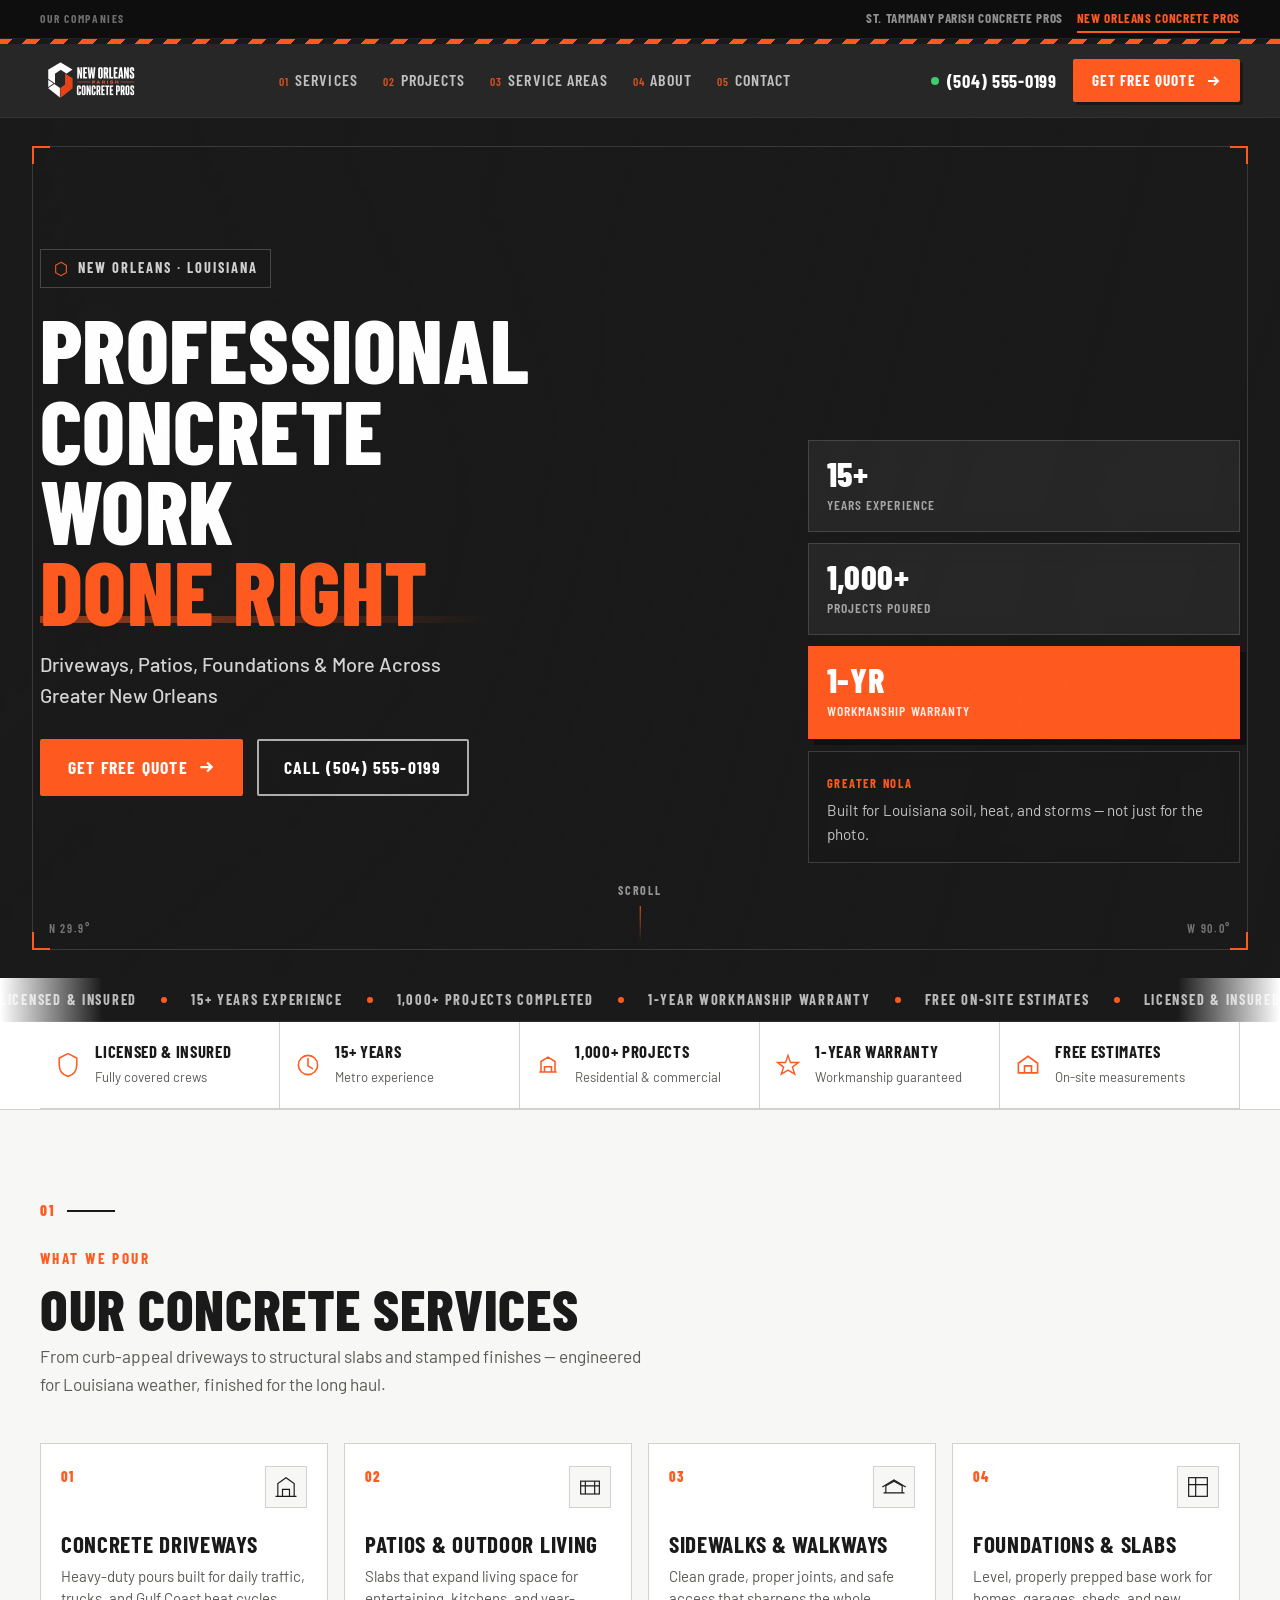
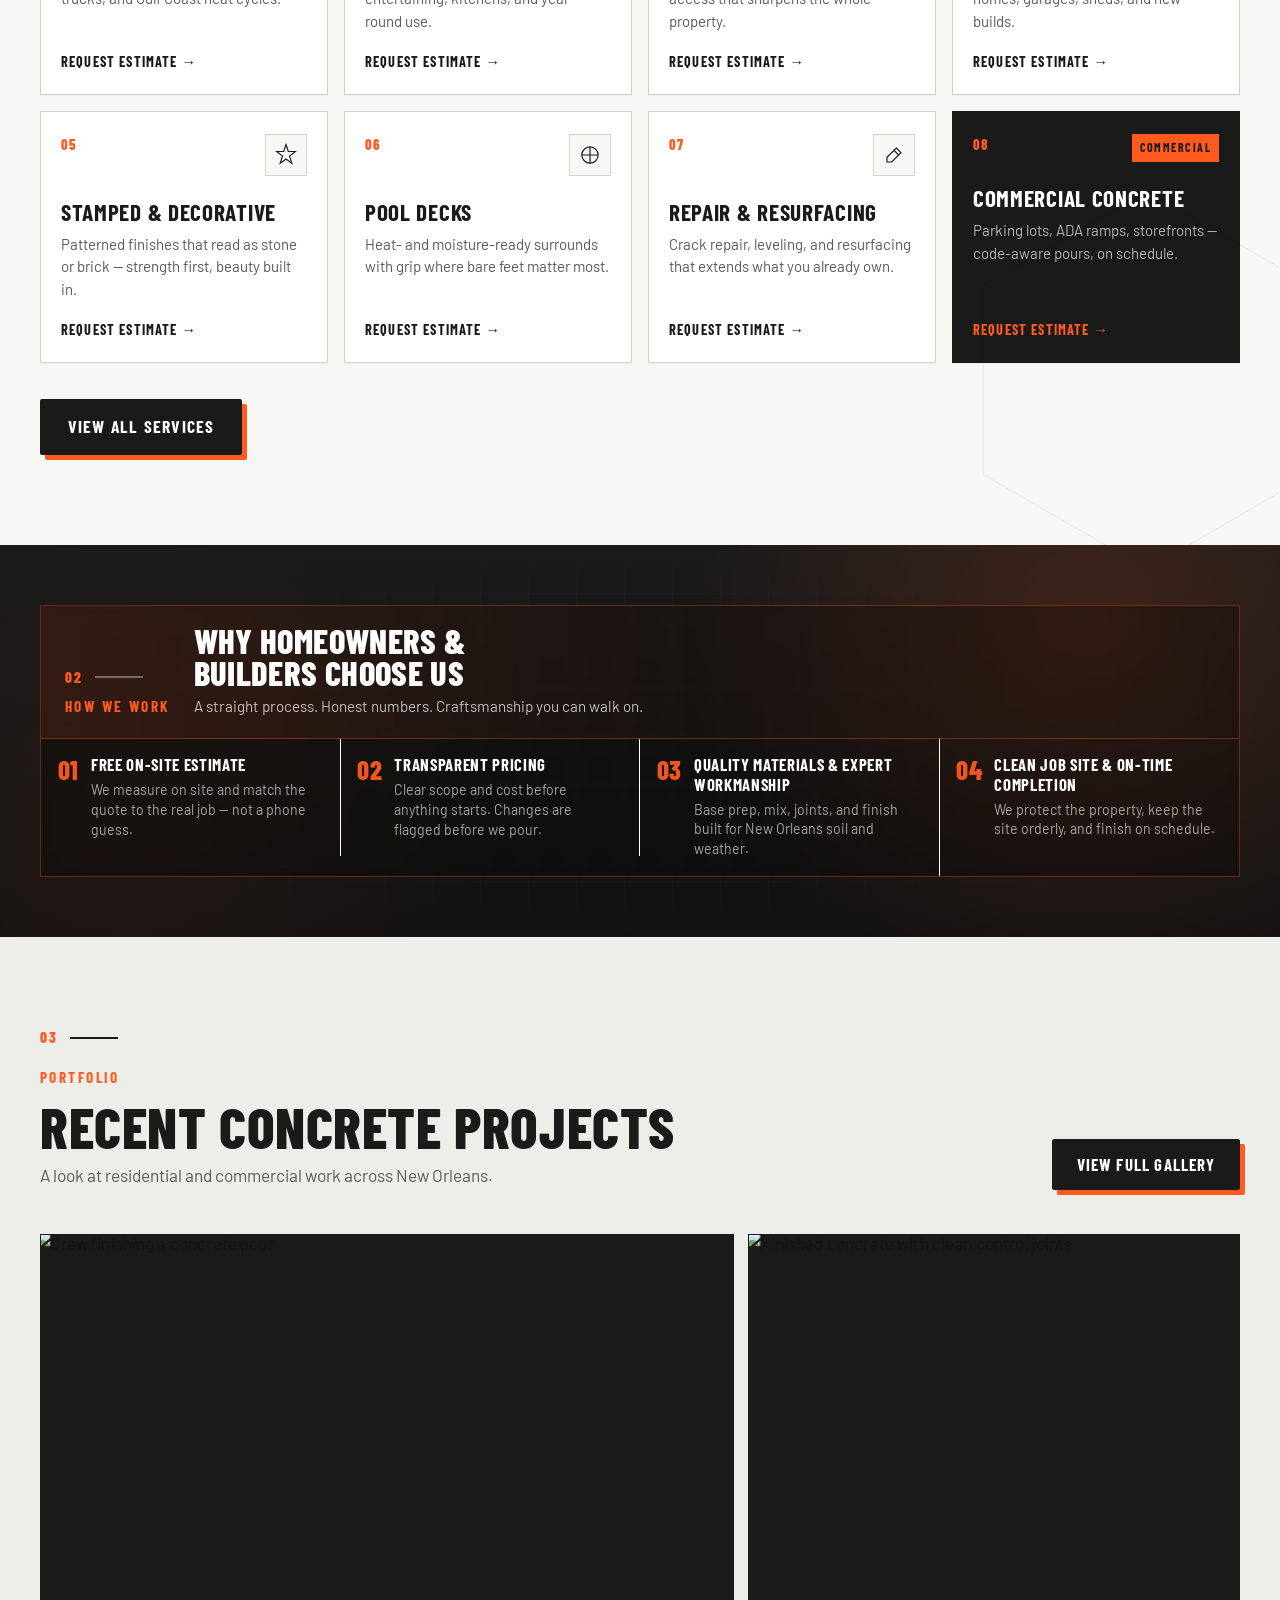
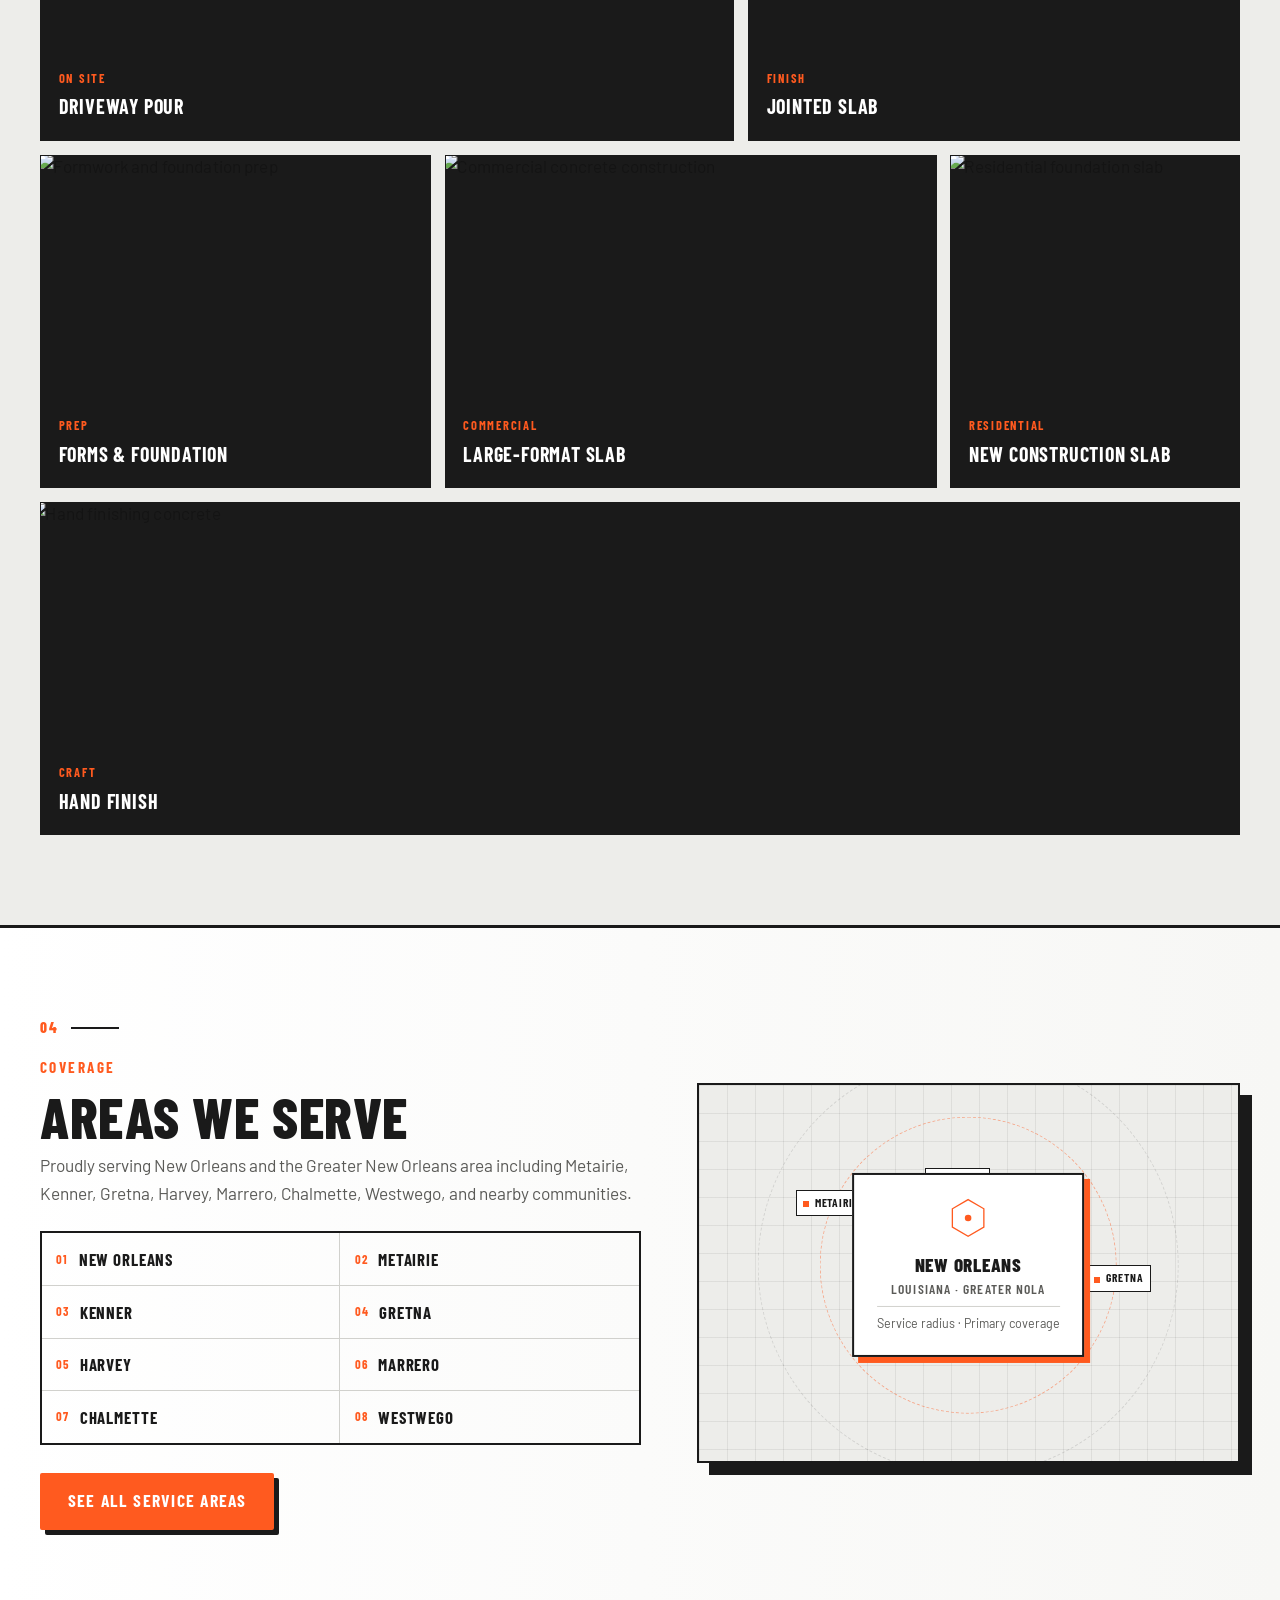
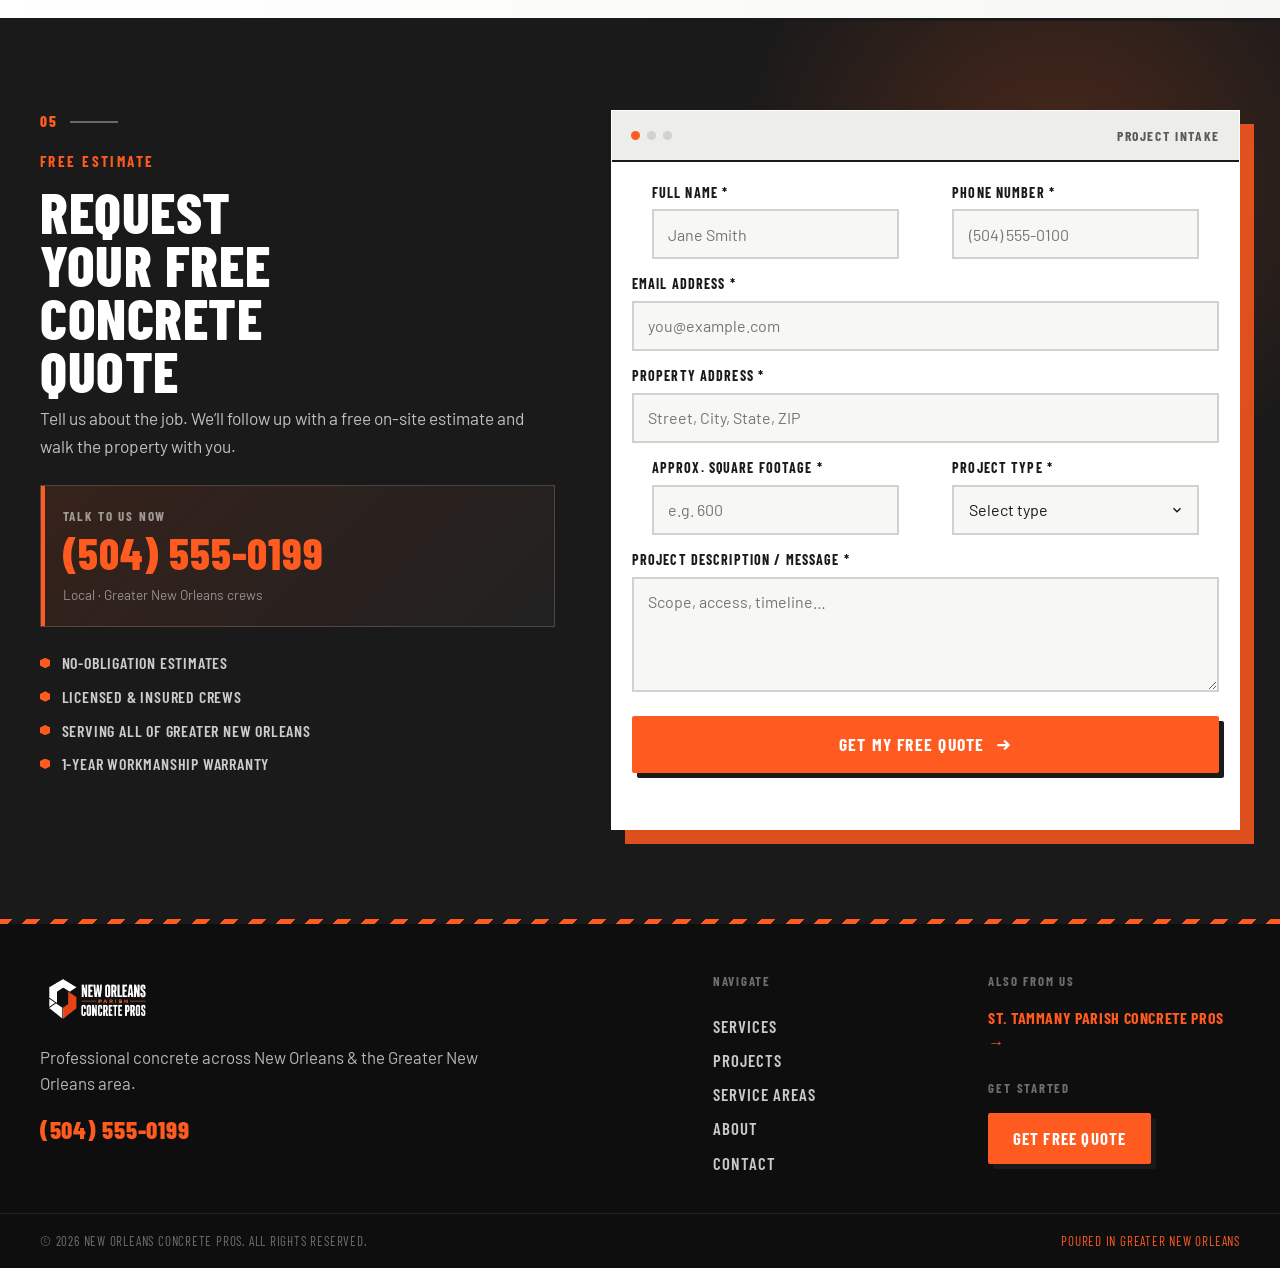
==== commit 1a18e8d2: "Remove New Orleans Fencing Pros page and all fencing brand links." ====
--- a/new-orleans-concrete.html
+++ b/new-orleans-concrete.html
@@ -23,7 +23,6 @@
       <div class="brand-links">
         <a href="https://st-tammany-parish-concrete-pros.vercel.app/">St. Tammany Parish Concrete Pros</a>
         <a href="https://new-orleans-concrete-pros.vercel.app/" class="is-active" aria-current="page">New Orleans Concrete Pros</a>
-        <a href="https://st-tammany-parish-concrete-pros.vercel.app/fencing">New Orleans Fencing Pros</a>
       </div>
     </div>
   </div>
@@ -65,7 +64,6 @@
       <a href="#about"><i>04</i> About</a>
       <a href="#quote"><i>05</i> Contact</a>
       <a href="https://st-tammany-parish-concrete-pros.vercel.app/">St. Tammany Concrete</a>
-      <a href="https://st-tammany-parish-concrete-pros.vercel.app/fencing">NOLA Fencing</a>
       <a href="tel:+15045550199" class="mobile-phone">(504) 555-0199</a>
       <a href="#quote" class="btn btn-primary">Get Free Quote</a>
     </nav>
@@ -651,7 +649,6 @@
         <div>
           <p class="footer-label">Also from us</p>
           <a href="https://st-tammany-parish-concrete-pros.vercel.app/" class="footer-sister">St. Tammany Parish Concrete Pros →</a>
-          <a href="https://st-tammany-parish-concrete-pros.vercel.app/fencing" class="footer-sister" style="display:block;margin-top:0.35rem">New Orleans Fencing Pros →</a>
           <p class="footer-label" style="margin-top:1.25rem">Get started</p>
           <a href="#quote" class="btn btn-primary">Get Free Quote</a>
         </div>
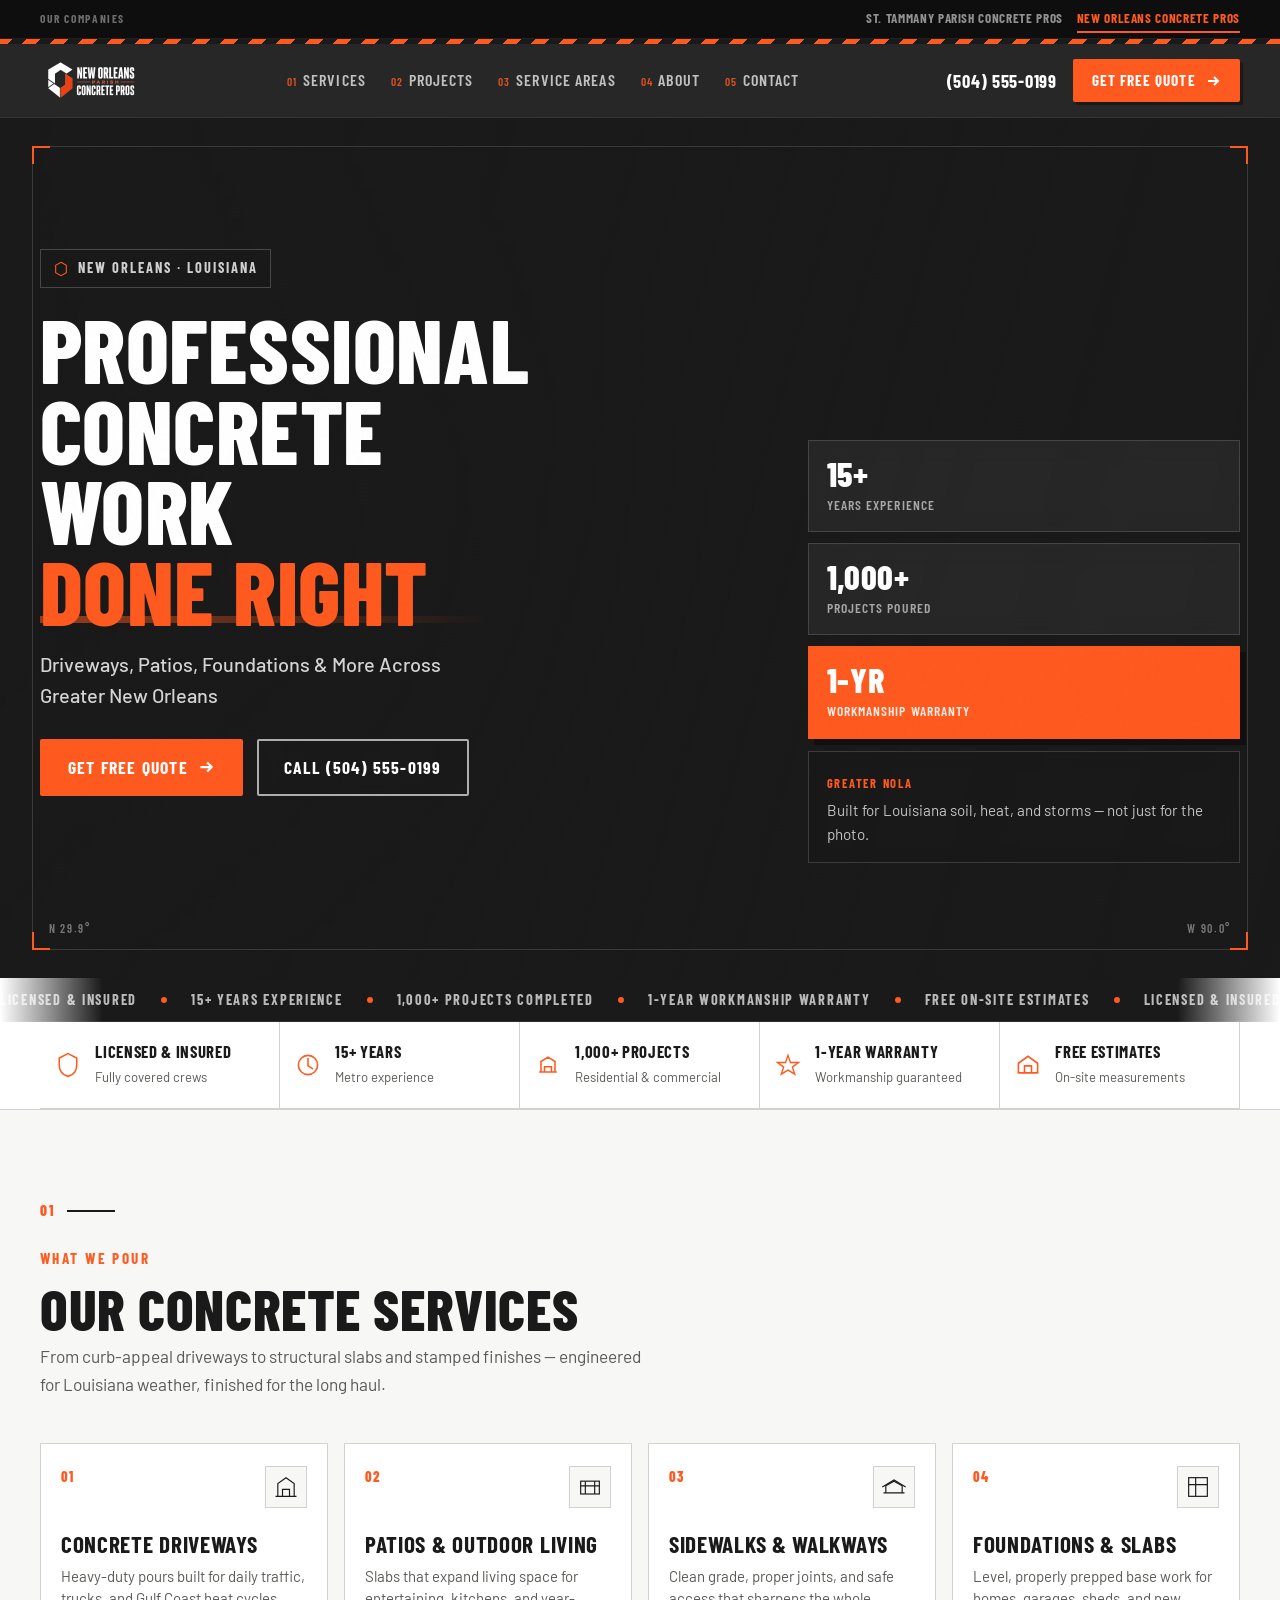
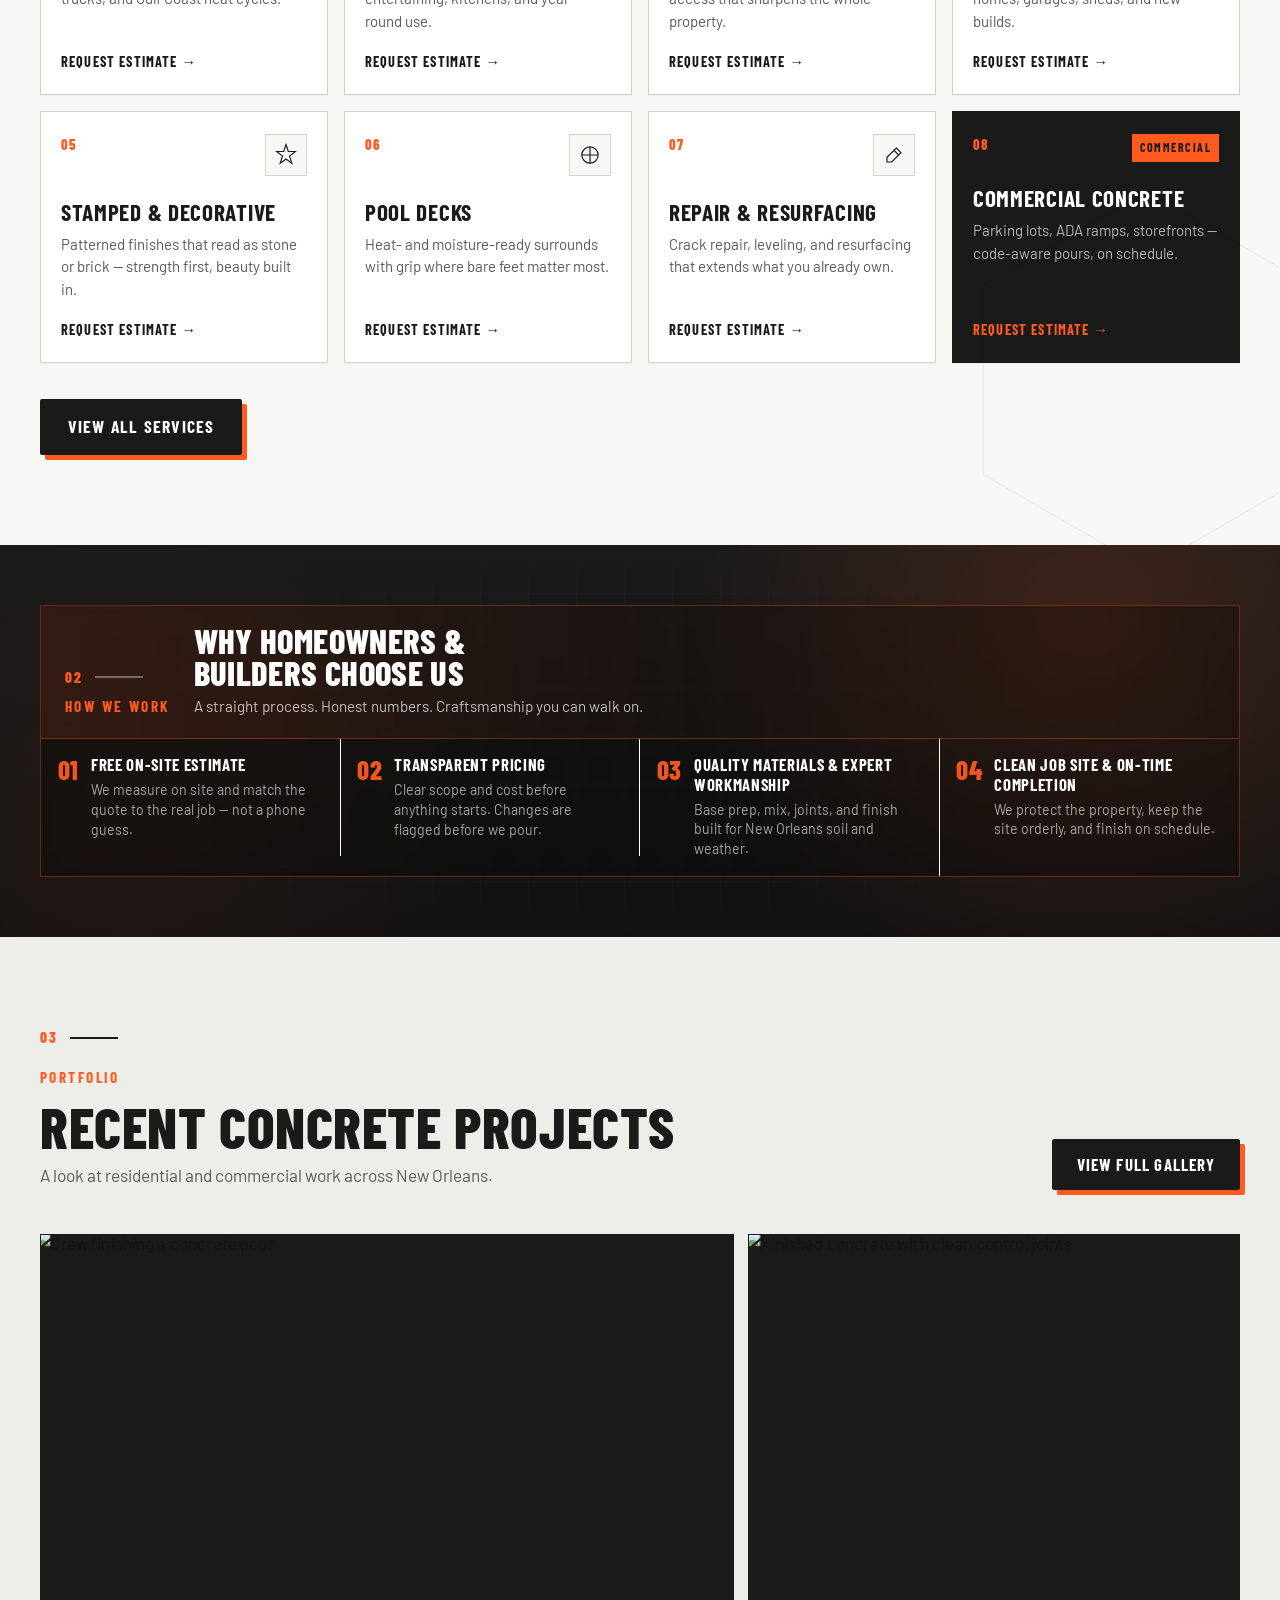
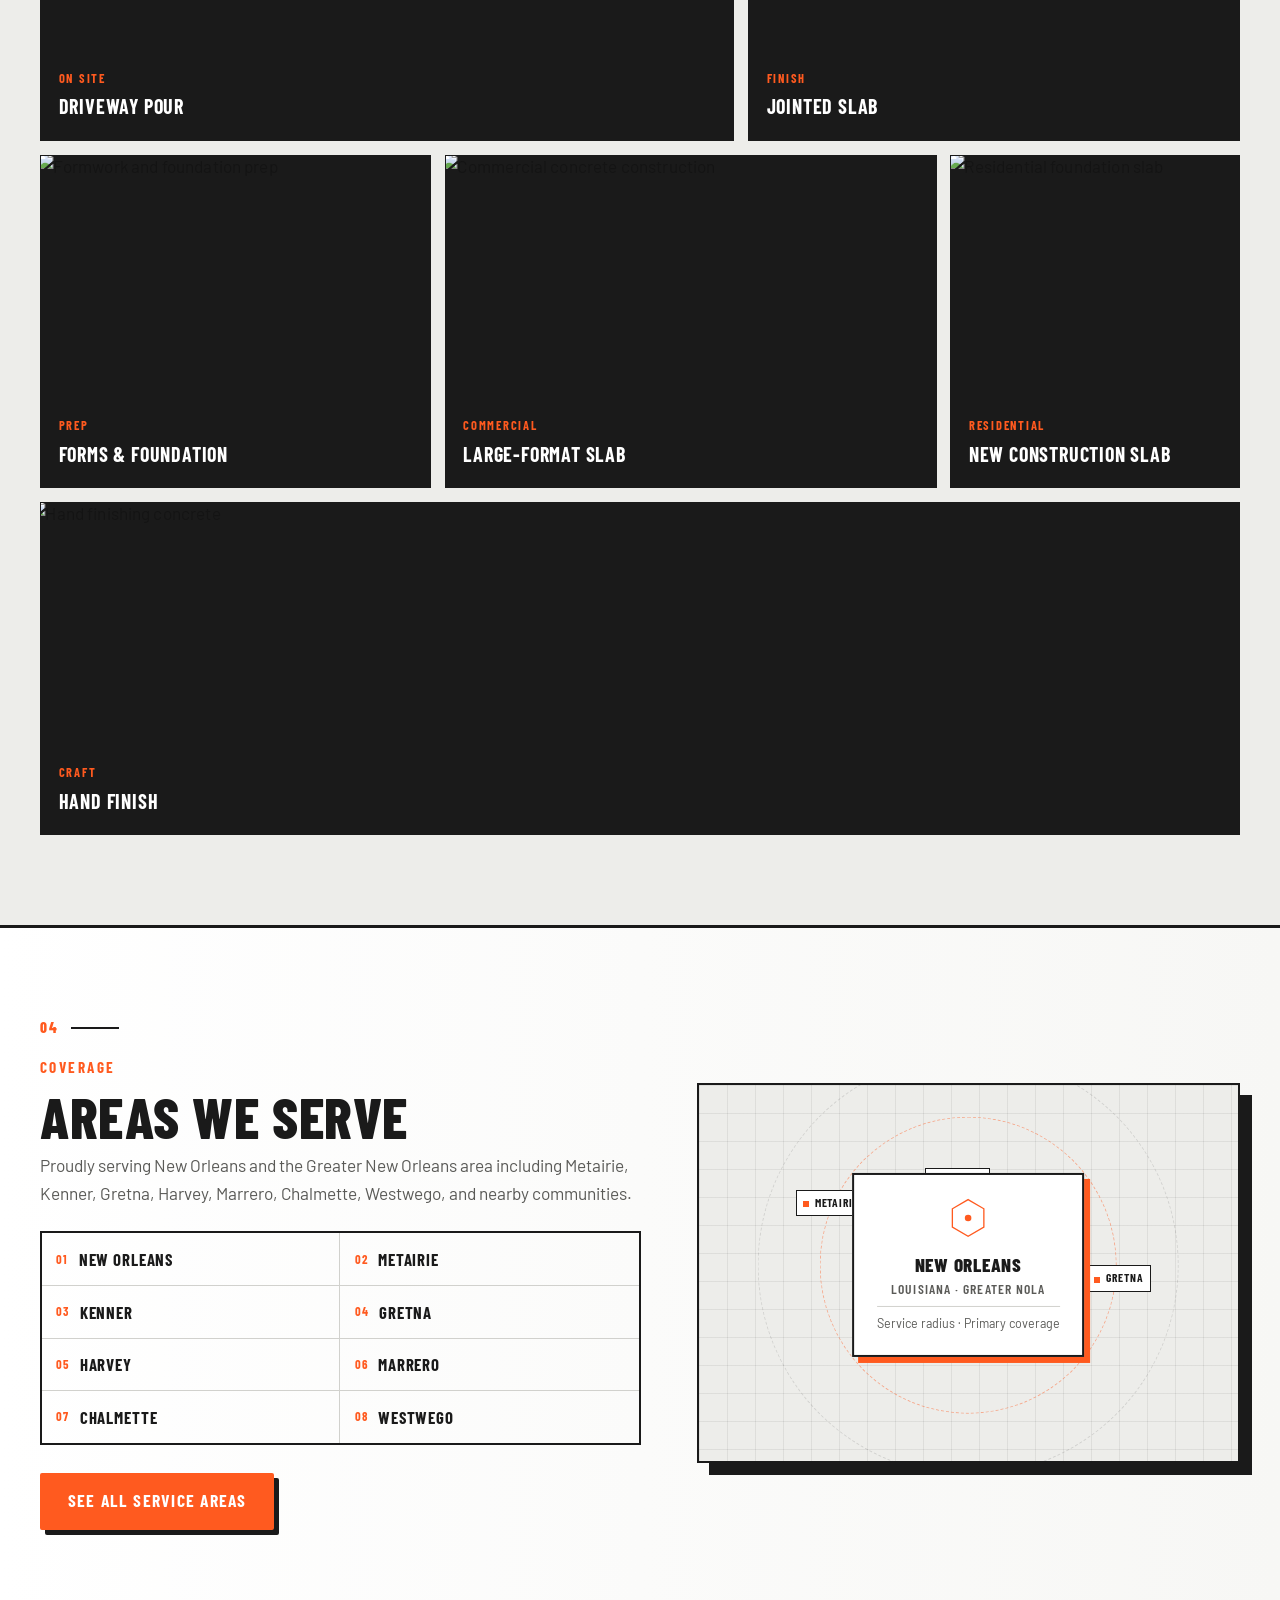
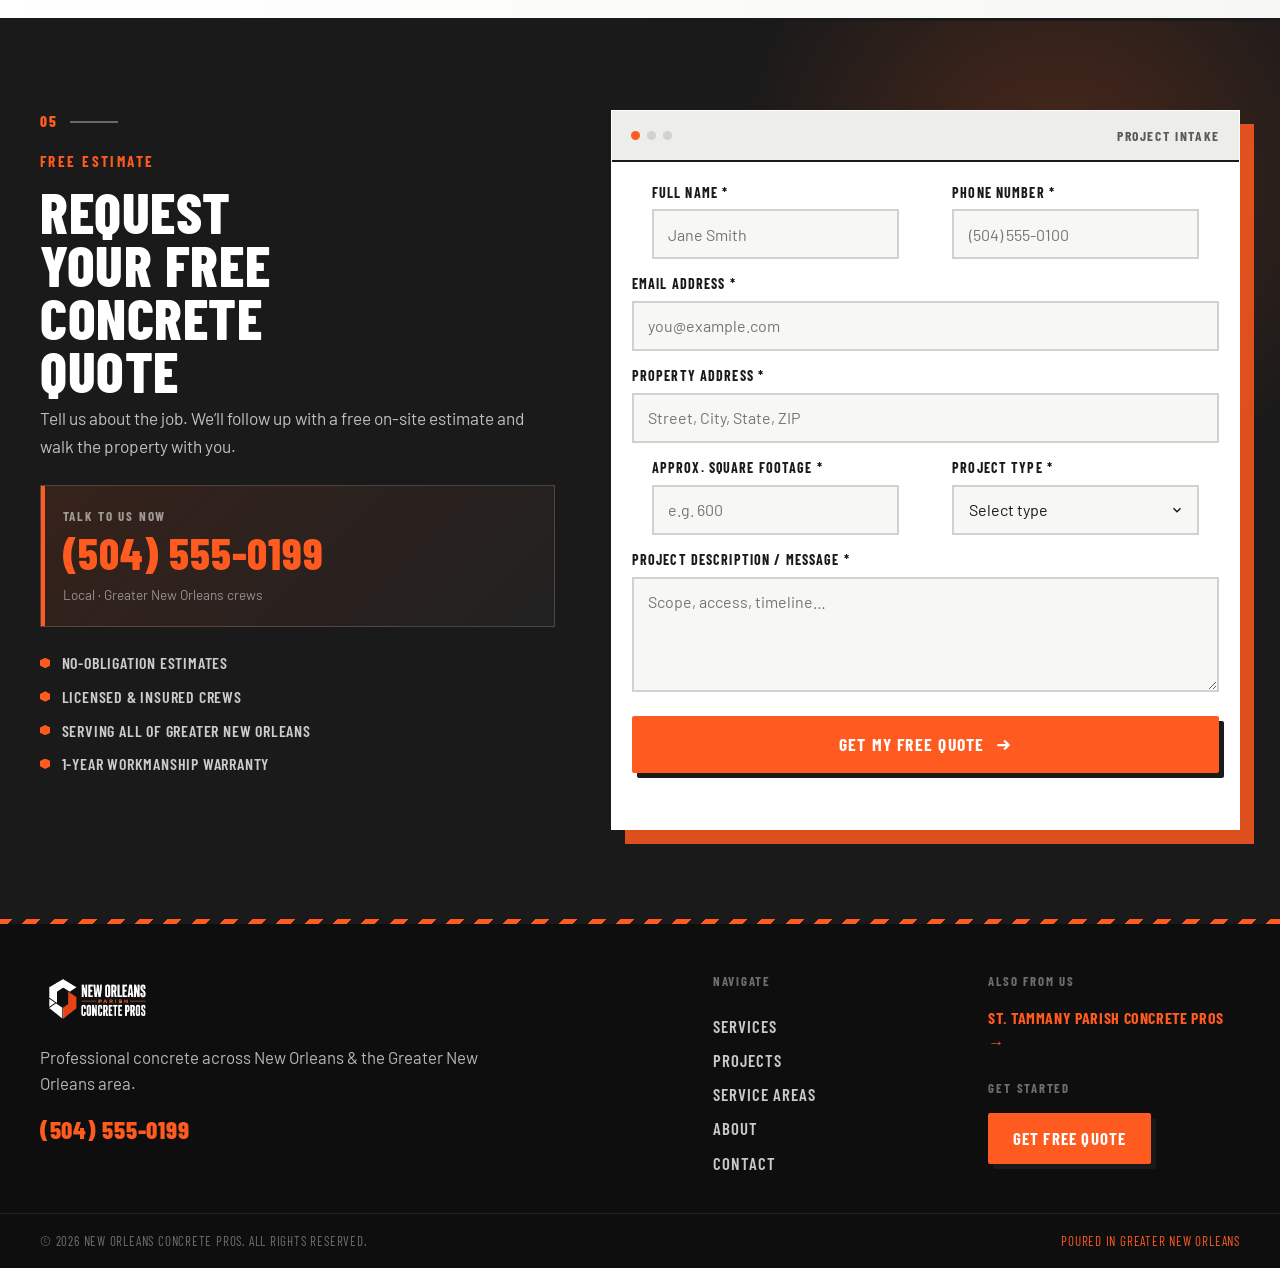
==== commit db0f744e: "Remove hero scroll cue and pulsing phone indicator from both brand pages." ====
--- a/new-orleans-concrete.html
+++ b/new-orleans-concrete.html
@@ -42,10 +42,7 @@
       </nav>
 
       <div class="header-cta">
-        <a href="tel:+15045550199" class="header-phone">
-          <span class="phone-ring" aria-hidden="true"></span>
-          (504) 555-0199
-        </a>
+        <a href="tel:+15045550199" class="header-phone">(504) 555-0199</a>
         <a href="#quote" class="btn btn-primary btn-header">
           <span>Get Free Quote</span>
           <svg width="16" height="16" viewBox="0 0 16 16" fill="none" aria-hidden="true"><path d="M3 8h10M9 4l4 4-4 4" stroke="currentColor" stroke-width="2"/></svg>
@@ -152,10 +149,6 @@
         </aside>
       </div>
 
-      <a href="#services" class="hero-scroll" aria-label="Scroll to services">
-        <span>Scroll</span>
-        <i></i>
-      </a>
     </section>
 
     <!-- ========== TRUST ========== -->
--- a/css/styles.css
+++ b/css/styles.css
@@ -457,27 +457,6 @@
   color: var(--accent);
 }
 
-.phone-ring {
-  width: 8px;
-  height: 8px;
-  border-radius: 50%;
-  background: #3dce6e;
-  box-shadow: 0 0 0 0 rgba(61, 206, 110, 0.6);
-  animation: pulse 2s infinite;
-}
-
-@keyframes pulse {
-  0% {
-    box-shadow: 0 0 0 0 rgba(61, 206, 110, 0.55);
-  }
-  70% {
-    box-shadow: 0 0 0 8px rgba(61, 206, 110, 0);
-  }
-  100% {
-    box-shadow: 0 0 0 0 rgba(61, 206, 110, 0);
-  }
-}
-
 .nav-toggle {
   width: 46px;
   height: 46px;
@@ -892,58 +871,6 @@
   font-size: 0.95rem;
   color: rgba(255, 255, 255, 0.75);
   margin: 0;
-}
-
-.hero-scroll {
-  position: absolute;
-  bottom: 2.25rem;
-  left: 50%;
-  transform: translateX(-50%);
-  z-index: 3;
-  display: none;
-  flex-direction: column;
-  align-items: center;
-  gap: 0.45rem;
-  font-family: var(--display);
-  font-size: 0.75rem;
-  font-weight: 700;
-  letter-spacing: 0.16em;
-  text-transform: uppercase;
-  color: rgba(255, 255, 255, 0.55);
-}
-
-.hero-scroll i {
-  width: 1px;
-  height: 36px;
-  background: linear-gradient(var(--accent), transparent);
-  position: relative;
-  overflow: hidden;
-}
-
-.hero-scroll i::after {
-  content: "";
-  position: absolute;
-  left: 0;
-  top: -100%;
-  width: 100%;
-  height: 50%;
-  background: var(--white);
-  animation: scrollLine 1.6s ease-in-out infinite;
-}
-
-@keyframes scrollLine {
-  0% {
-    top: -50%;
-  }
-  100% {
-    top: 120%;
-  }
-}
-
-@media (min-width: 900px) {
-  .hero-scroll {
-    display: flex;
-  }
 }
 
 /* reveal base */
@@ -2103,8 +2030,6 @@
   .reveal,
   .reveal-shot,
   .trust-track,
-  .phone-ring,
-  .hero-scroll i::after,
   .btn,
   .svc-face,
   .shot img,
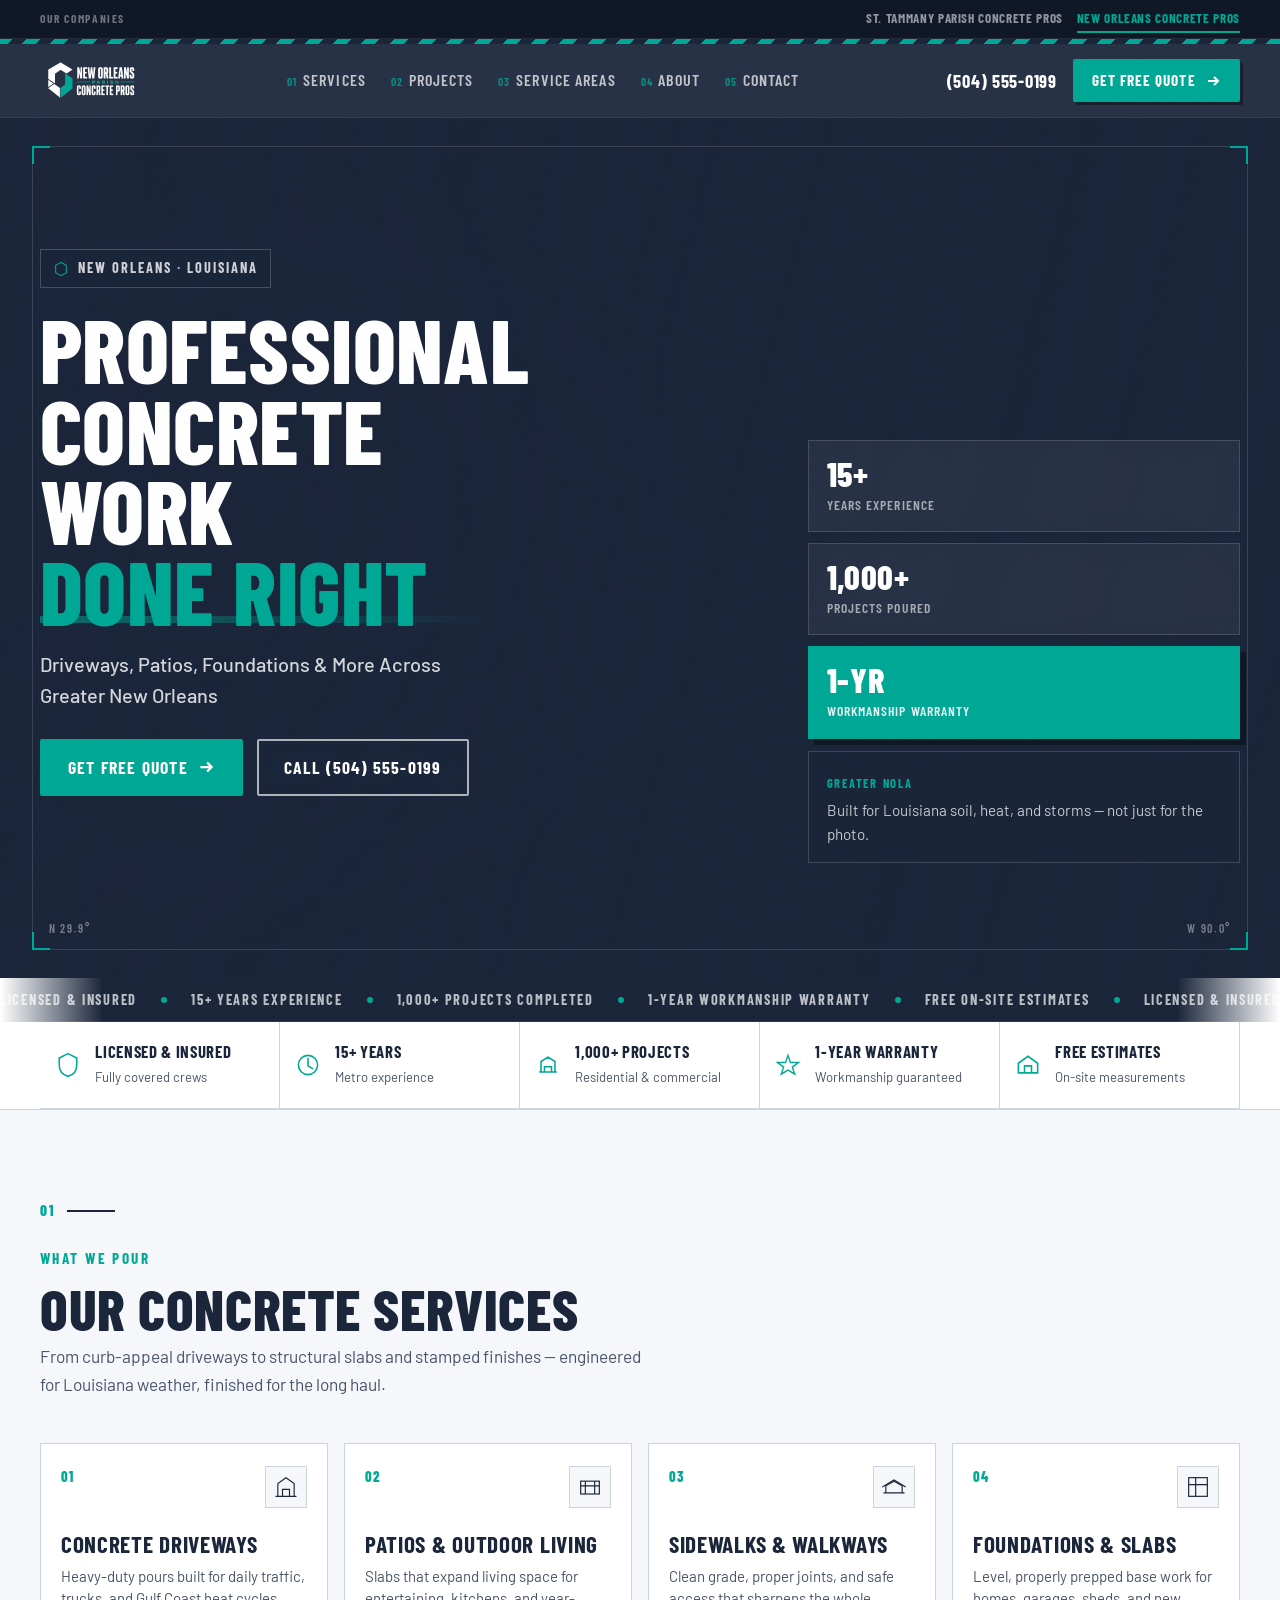
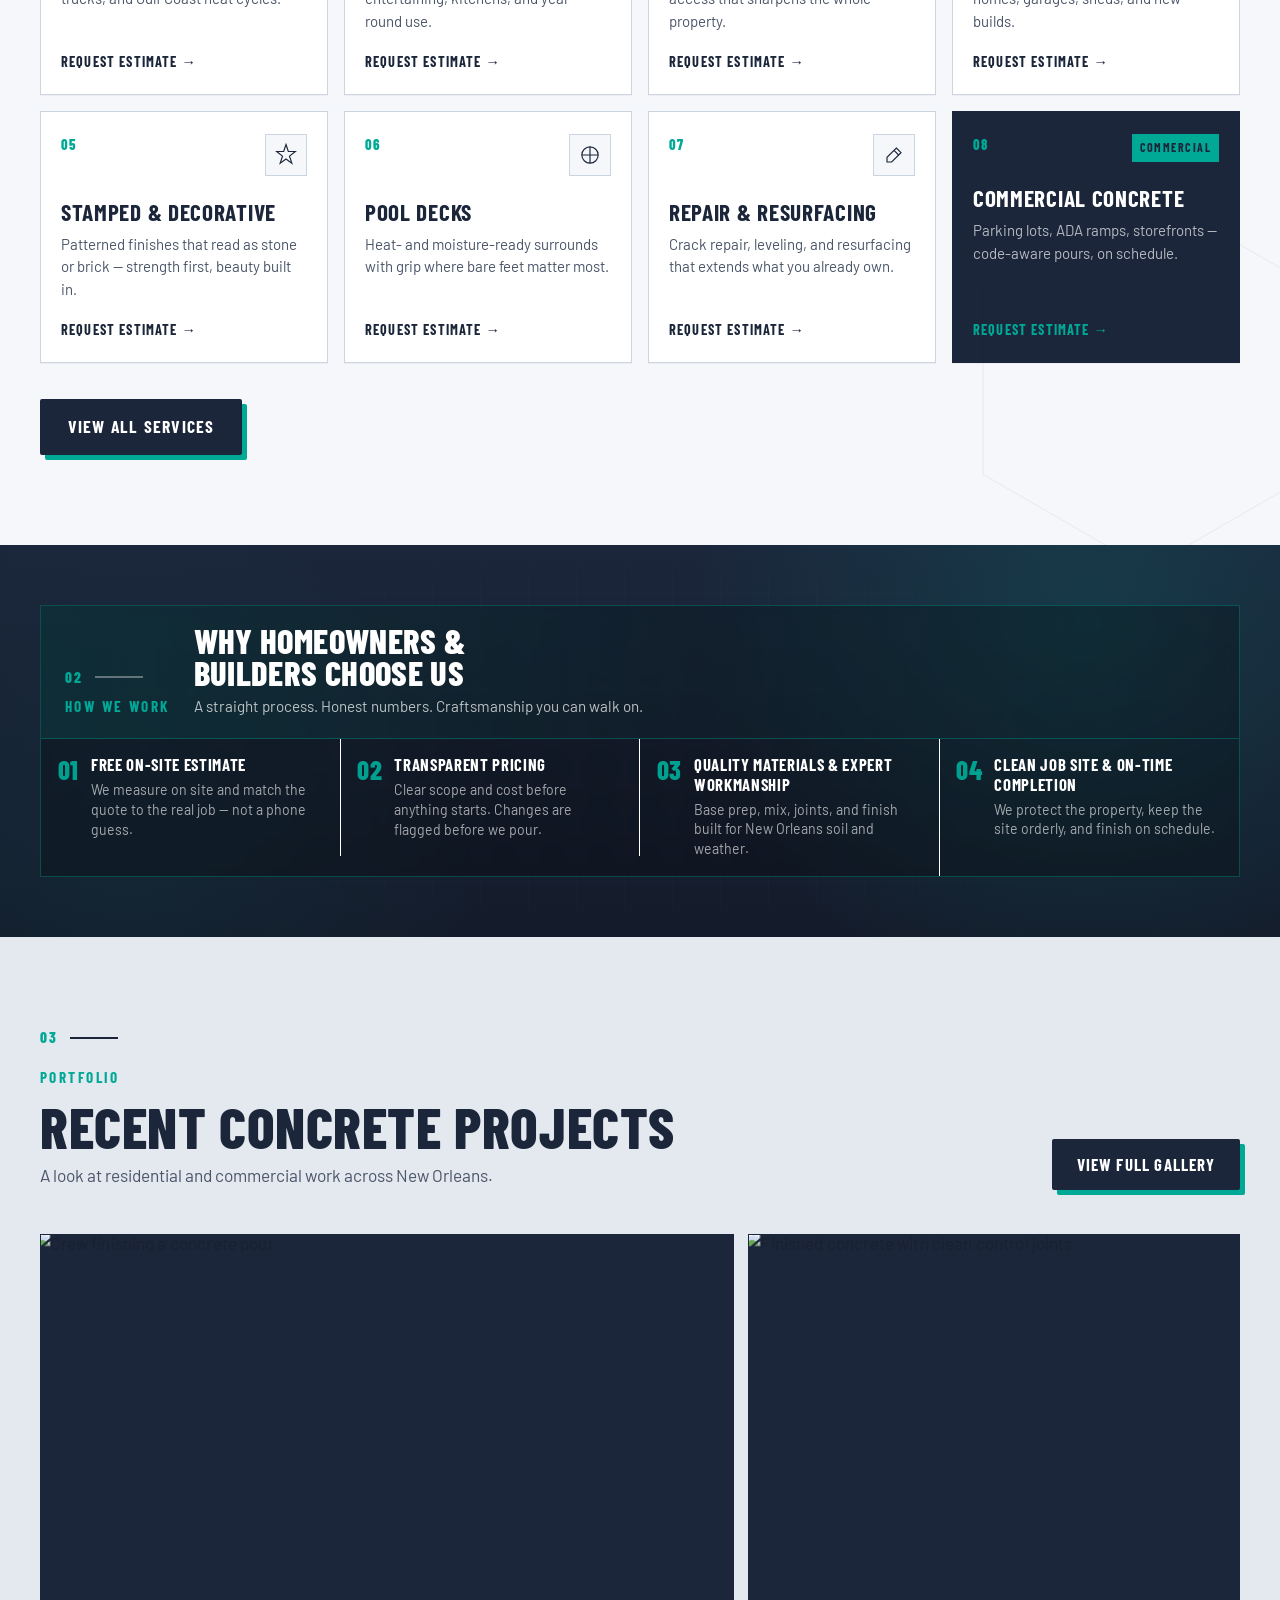
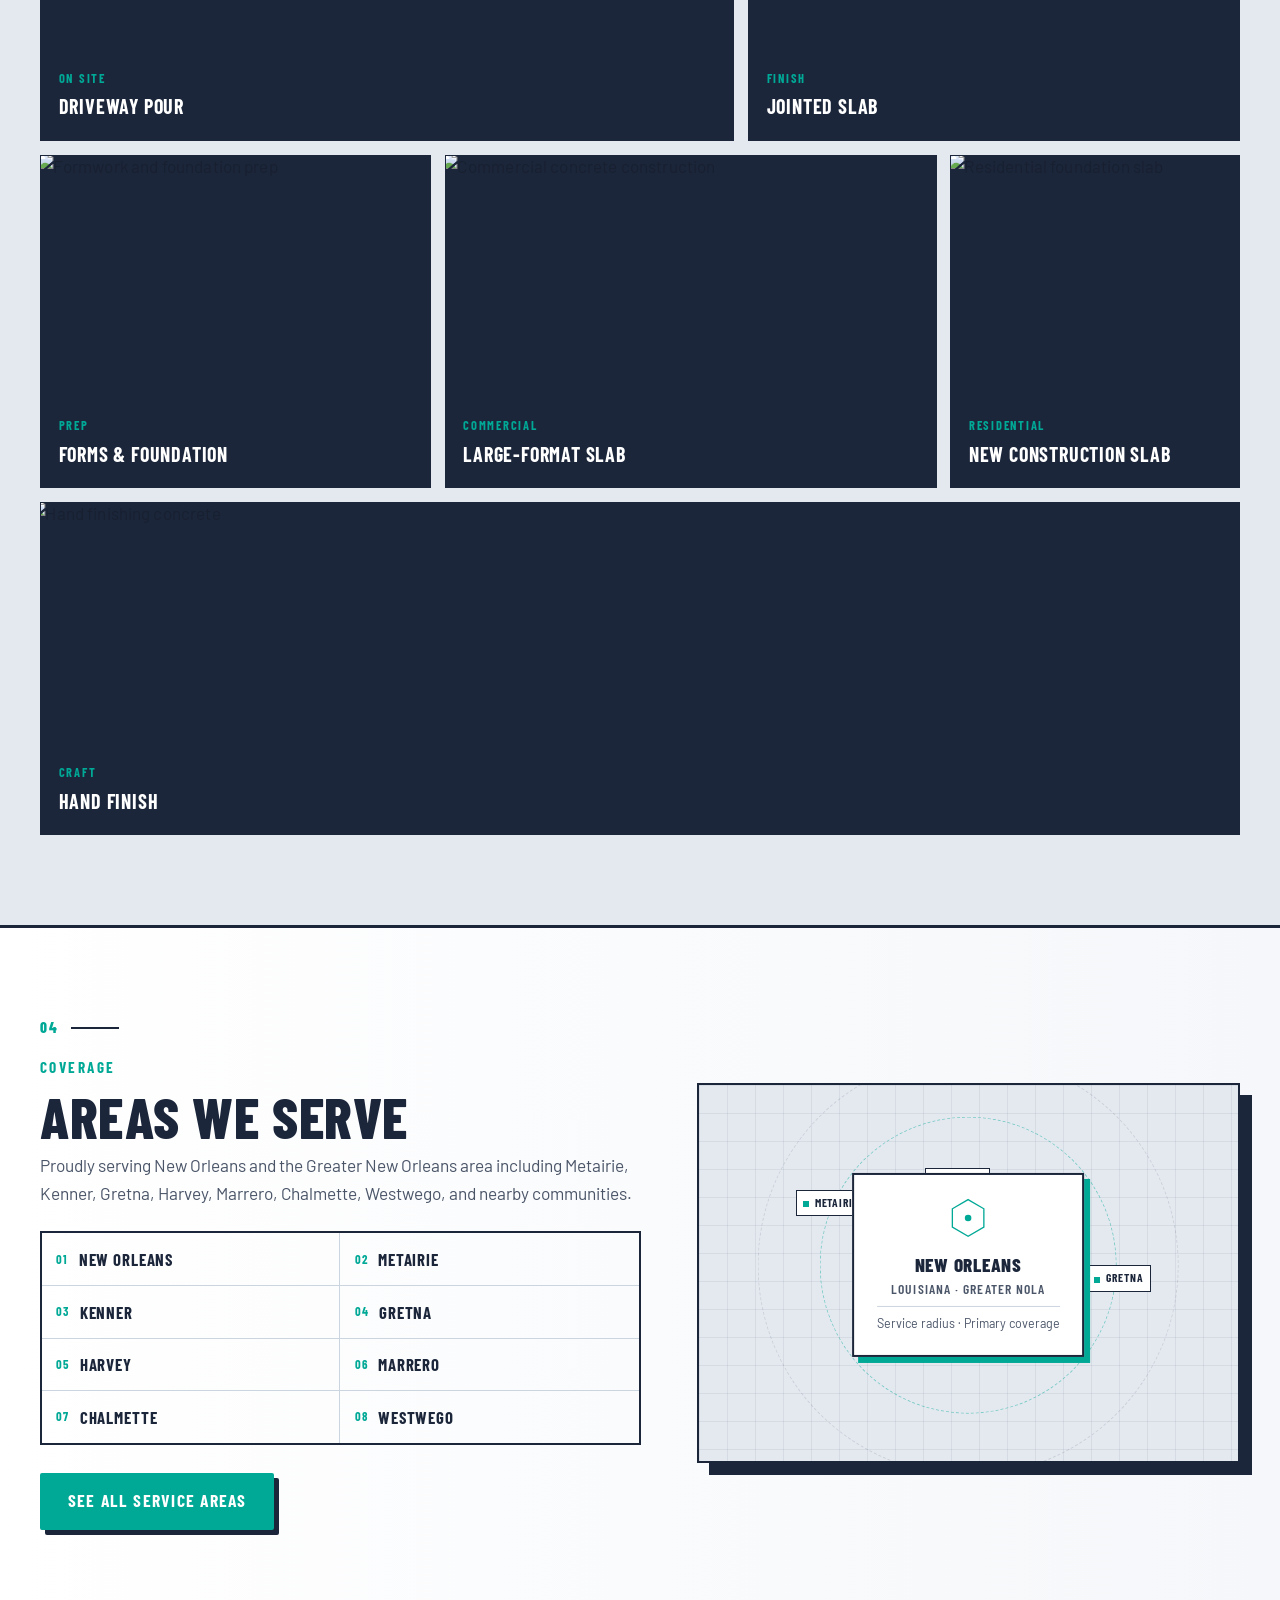
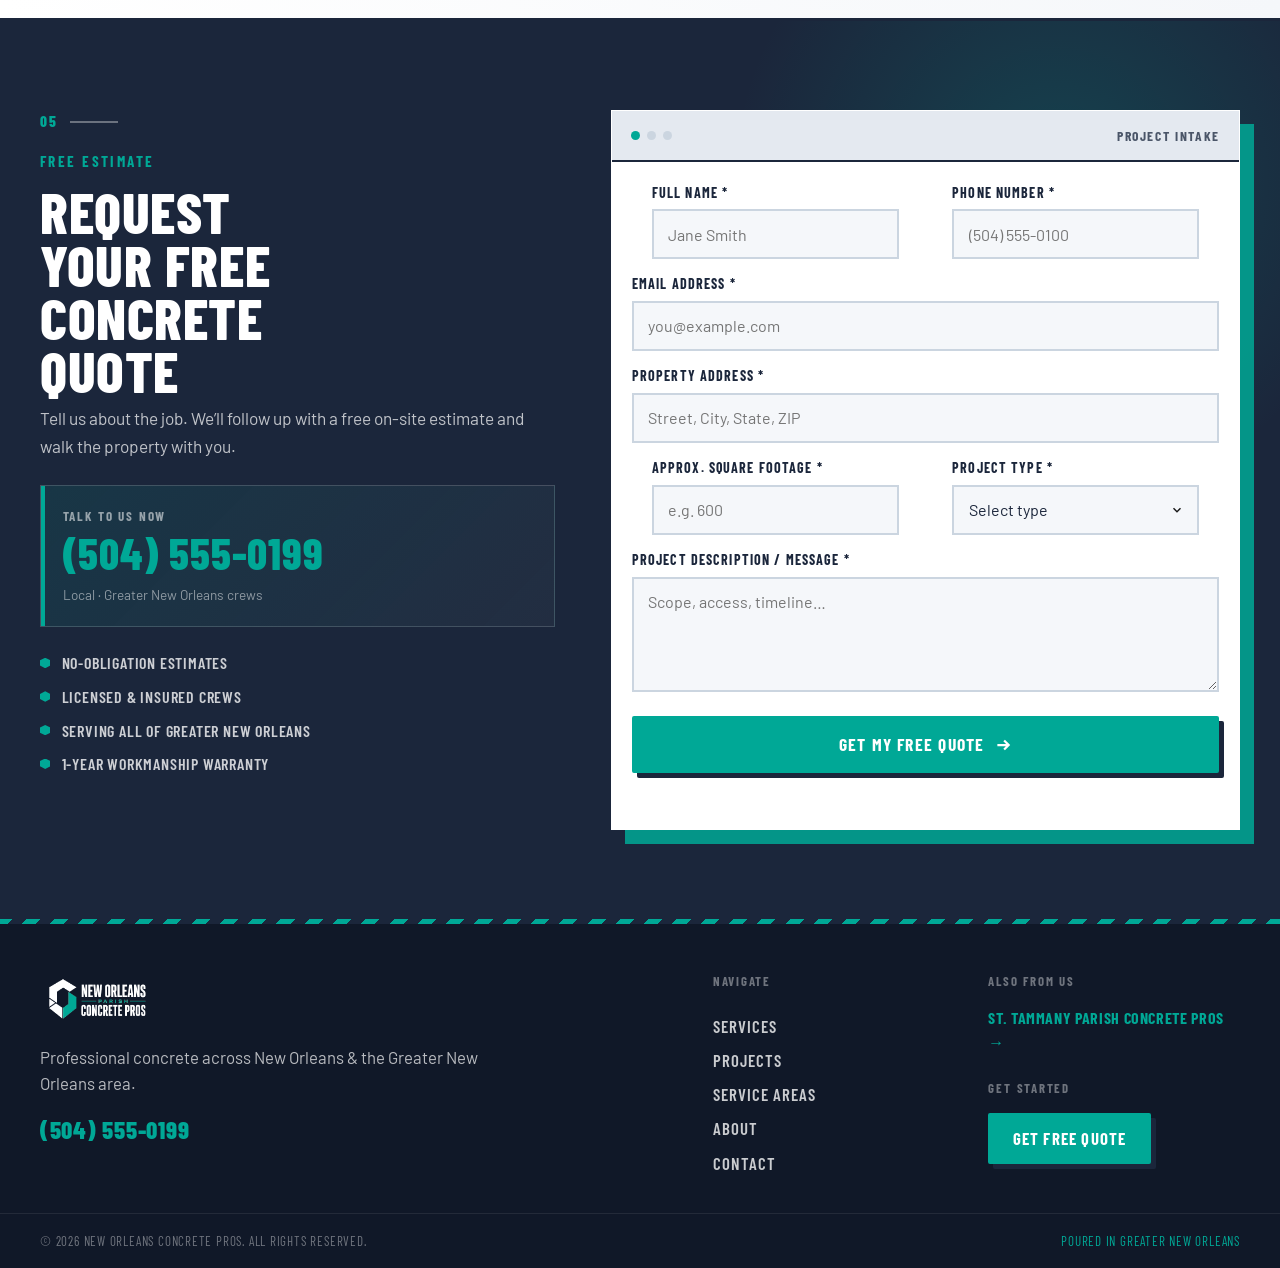
==== commit 9e512d7f: "Use shared concrete-hero.mp4 for hero video on both brand pages." ====
--- a/new-orleans-concrete.html
+++ b/new-orleans-concrete.html
@@ -80,7 +80,7 @@
           poster="https://images.unsplash.com/photo-1504307651254-35680f356dfd?auto=format&fit=crop&w=1600&q=70"
           aria-hidden="true"
         >
-          <source src="resources/video/new-orleans-concrete-hero.mp4" type="video/mp4" />
+          <source src="resources/video/concrete-hero.mp4" type="video/mp4" />
         </video>
         <div class="hero-veil"></div>
         <div class="hero-scan" aria-hidden="true"></div>
--- a/css/styles.css
+++ b/css/styles.css
@@ -1,12 +1,17 @@
-/* ==========================================================================
+﻿/* ==========================================================================
    St. Tammany Parish Concrete Pros — Design system
    Industrial craft · editorial layout · controlled depth
    Palette locked
    ========================================================================== */
 
 :root {
+  /* St. Tammany default palette */
   --ink: #1a1a1a;
+  --ink-rgb: 26, 26, 26;
+  --ink-deep: #121212;
+  --surface-dark: #0e0e0e;
   --accent: #ff5a1f;
+  --accent-rgb: 255, 90, 31;
   --accent-2: #ff7a45;
   --accent-deep: #d94812;
   --bg: #f7f7f5;
@@ -23,6 +28,23 @@
   --ease-out: cubic-bezier(0.16, 1, 0.3, 1);
 }
 
+/* New Orleans Concrete Pros — Deep Slate / Strong Teal */
+body[data-brand="nola-concrete"] {
+  --ink: #1b263b;
+  --ink-rgb: 27, 38, 59;
+  --ink-deep: #141c2b;
+  --surface-dark: #101828;
+  --accent: #00a896;
+  --accent-rgb: 0, 168, 150;
+  --accent-2: #2ec4b6;
+  --accent-deep: #008f7f;
+  --bg: #f5f7fa;
+  --bg-2: #e4e9f0;
+  --mute: #4a5568;
+  --white: #ffffff;
+  --line: #cbd5e0;
+}
+
 *,
 *::before,
 *::after {
@@ -39,7 +61,7 @@
   position: sticky;
   top: 0;
   z-index: 1001;
-  background: #0e0e0e;
+  background: var(--surface-dark);
   border-bottom: 1px solid rgba(255, 255, 255, 0.08);
   min-height: var(--brand-bar-h);
 }
@@ -102,7 +124,7 @@
 }
 
 .footer-sister:hover {
-  color: var(--accent-2, #ff7a45);
+  color: var(--accent-2);
 }
 
 .logo-img-wide {
@@ -171,7 +193,7 @@
   width: 0%;
   z-index: 10001;
   background: linear-gradient(90deg, var(--accent), var(--accent-2));
-  box-shadow: 0 0 12px rgba(255, 90, 31, 0.55);
+  box-shadow: 0 0 12px rgba(var(--accent-rgb), 0.55);
   pointer-events: none;
 }
 
@@ -369,7 +391,7 @@
   position: sticky;
   top: var(--brand-bar-h);
   z-index: 1000;
-  background: rgba(26, 26, 26, 0.94);
+  background: rgba(var(--ink-rgb), 0.94);
   backdrop-filter: blur(12px) saturate(1.2);
   border-bottom: 1px solid rgba(255, 255, 255, 0.06);
 }
@@ -584,13 +606,13 @@
   position: absolute;
   inset: 0;
   background:
-    radial-gradient(ellipse 70% 80% at 15% 50%, rgba(26, 26, 26, 0.55) 0%, transparent 60%),
+    radial-gradient(ellipse 70% 80% at 15% 50%, rgba(var(--ink-rgb), 0.55) 0%, transparent 60%),
     linear-gradient(
       105deg,
-      rgba(26, 26, 26, 0.94) 0%,
-      rgba(26, 26, 26, 0.78) 42%,
-      rgba(26, 26, 26, 0.45) 72%,
-      rgba(26, 26, 26, 0.55) 100%
+      rgba(var(--ink-rgb), 0.94) 0%,
+      rgba(var(--ink-rgb), 0.78) 42%,
+      rgba(var(--ink-rgb), 0.45) 72%,
+      rgba(var(--ink-rgb), 0.55) 100%
     );
 }
 
@@ -702,7 +724,7 @@
   text-transform: uppercase;
   color: rgba(255, 255, 255, 0.8);
   border: 1px solid rgba(255, 255, 255, 0.2);
-  background: rgba(26, 26, 26, 0.35);
+  background: rgba(var(--ink-rgb), 0.35);
   backdrop-filter: blur(8px);
   padding: 0.45rem 0.75rem;
   margin-bottom: 1.25rem;
@@ -817,8 +839,8 @@
 }
 
 .stat-card:hover {
-  border-color: rgba(255, 90, 31, 0.55);
-  background: rgba(255, 90, 31, 0.1);
+  border-color: rgba(var(--accent-rgb), 0.55);
+  background: rgba(var(--accent-rgb), 0.1);
   transform: translateY(-3px);
 }
 
@@ -851,7 +873,7 @@
 
 .hero-plate {
   border: 1px solid rgba(255, 255, 255, 0.16);
-  background: rgba(26, 26, 26, 0.45);
+  background: rgba(var(--ink-rgb), 0.45);
   backdrop-filter: blur(8px);
   padding: 1rem 1.1rem;
 }
@@ -995,7 +1017,7 @@
   right: -6vw;
   bottom: -4vw;
   width: min(42vw, 420px);
-  color: rgba(26, 26, 26, 0.05);
+  color: rgba(var(--ink-rgb), 0.05);
   pointer-events: none;
 }
 
@@ -1031,7 +1053,7 @@
   padding: 1.35rem 1.25rem 1.3rem;
   display: flex;
   flex-direction: column;
-  box-shadow: 0 1px 0 rgba(26, 26, 26, 0.04);
+  box-shadow: 0 1px 0 rgba(var(--ink-rgb), 0.04);
   transition: border-color 0.25s ease, box-shadow 0.35s var(--ease),
     background 0.25s ease;
   position: relative;
@@ -1054,7 +1076,7 @@
 .svc-card:hover .svc-face,
 .svc-card:focus-within .svc-face {
   border-color: var(--ink);
-  box-shadow: 8px 12px 0 rgba(26, 26, 26, 0.08);
+  box-shadow: 8px 12px 0 rgba(var(--ink-rgb), 0.08);
 }
 
 .svc-card:hover .svc-face::before,
@@ -1170,9 +1192,9 @@
   position: absolute;
   inset: 0;
   background:
-    radial-gradient(circle at 85% 20%, rgba(255, 90, 31, 0.16), transparent 35%),
-    radial-gradient(circle at 10% 80%, rgba(255, 90, 31, 0.06), transparent 30%),
-    linear-gradient(180deg, #1a1a1a 0%, #121212 100%);
+    radial-gradient(circle at 85% 20%, rgba(var(--accent-rgb), 0.16), transparent 35%),
+    radial-gradient(circle at 10% 80%, rgba(var(--accent-rgb), 0.06), transparent 30%),
+    linear-gradient(180deg, var(--ink) 0%, var(--ink-deep) 100%);
   pointer-events: none;
 }
 
@@ -1190,7 +1212,7 @@
 .process-board {
   position: relative;
   z-index: 1;
-  border: 1px solid rgba(255, 90, 31, 0.35);
+  border: 1px solid rgba(var(--accent-rgb), 0.35);
   background: rgba(0, 0, 0, 0.25);
   backdrop-filter: blur(4px);
 }
@@ -1199,11 +1221,11 @@
   display: grid;
   gap: 0.65rem 1.5rem;
   padding: 1.15rem 1.25rem 1.2rem;
-  border-bottom: 1px solid rgba(255, 90, 31, 0.35);
+  border-bottom: 1px solid rgba(var(--accent-rgb), 0.35);
   background: linear-gradient(
     90deg,
-    rgba(255, 90, 31, 0.12),
-    rgba(255, 90, 31, 0.03) 55%,
+    rgba(var(--accent-rgb), 0.12),
+    rgba(var(--accent-rgb), 0.03) 55%,
     transparent
   );
 }
@@ -1298,7 +1320,7 @@
 
 .step-panel:hover,
 .step.is-in .step-panel:hover {
-  background: rgba(255, 90, 31, 0.08);
+  background: rgba(var(--accent-rgb), 0.08);
 }
 
 .step.is-in .step-panel {
@@ -1412,7 +1434,7 @@
   background: linear-gradient(
     180deg,
     transparent 35%,
-    rgba(26, 26, 26, 0.85) 100%
+    rgba(var(--ink-rgb), 0.85) 100%
   );
   z-index: 1;
   opacity: 0.9;
@@ -1562,8 +1584,8 @@
   position: absolute;
   inset: 0;
   background-image:
-    linear-gradient(rgba(26, 26, 26, 0.07) 1px, transparent 1px),
-    linear-gradient(90deg, rgba(26, 26, 26, 0.07) 1px, transparent 1px);
+    linear-gradient(rgba(var(--ink-rgb), 0.07) 1px, transparent 1px),
+    linear-gradient(90deg, rgba(var(--ink-rgb), 0.07) 1px, transparent 1px);
   background-size: 28px 28px;
 }
 
@@ -1573,14 +1595,14 @@
   top: 48%;
   width: 55%;
   aspect-ratio: 1;
-  border: 1px dashed rgba(255, 90, 31, 0.45);
+  border: 1px dashed rgba(var(--accent-rgb), 0.45);
   border-radius: 50%;
   transform: translate(-50%, -50%);
 }
 
 .map-ring.r2 {
   width: 78%;
-  border-color: rgba(26, 26, 26, 0.12);
+  border-color: rgba(var(--ink-rgb), 0.12);
 }
 
 .map-core {
@@ -1671,7 +1693,7 @@
   height: 55vw;
   right: -10vw;
   top: -15vw;
-  background: radial-gradient(circle, rgba(255, 90, 31, 0.22), transparent 65%);
+  background: radial-gradient(circle, rgba(var(--accent-rgb), 0.22), transparent 65%);
   pointer-events: none;
 }
 
@@ -1702,7 +1724,7 @@
   border: 1px solid rgba(255, 255, 255, 0.16);
   background: linear-gradient(
     135deg,
-    rgba(255, 90, 31, 0.12),
+    rgba(var(--accent-rgb), 0.12),
     rgba(255, 255, 255, 0.03)
   );
   position: relative;
@@ -1783,7 +1805,7 @@
   background: var(--white);
   color: var(--ink);
   border: 1px solid rgba(255, 255, 255, 0.1);
-  box-shadow: 14px 14px 0 rgba(255, 90, 31, 0.85);
+  box-shadow: 14px 14px 0 rgba(var(--accent-rgb), 0.85);
   padding: 0 0 1.4rem;
   transform-style: preserve-3d;
 }
@@ -1918,7 +1940,7 @@
 
 /* —— FOOTER —— */
 .site-footer {
-  background: #0e0e0e;
+  background: var(--surface-dark);
   color: rgba(255, 255, 255, 0.7);
 }
 
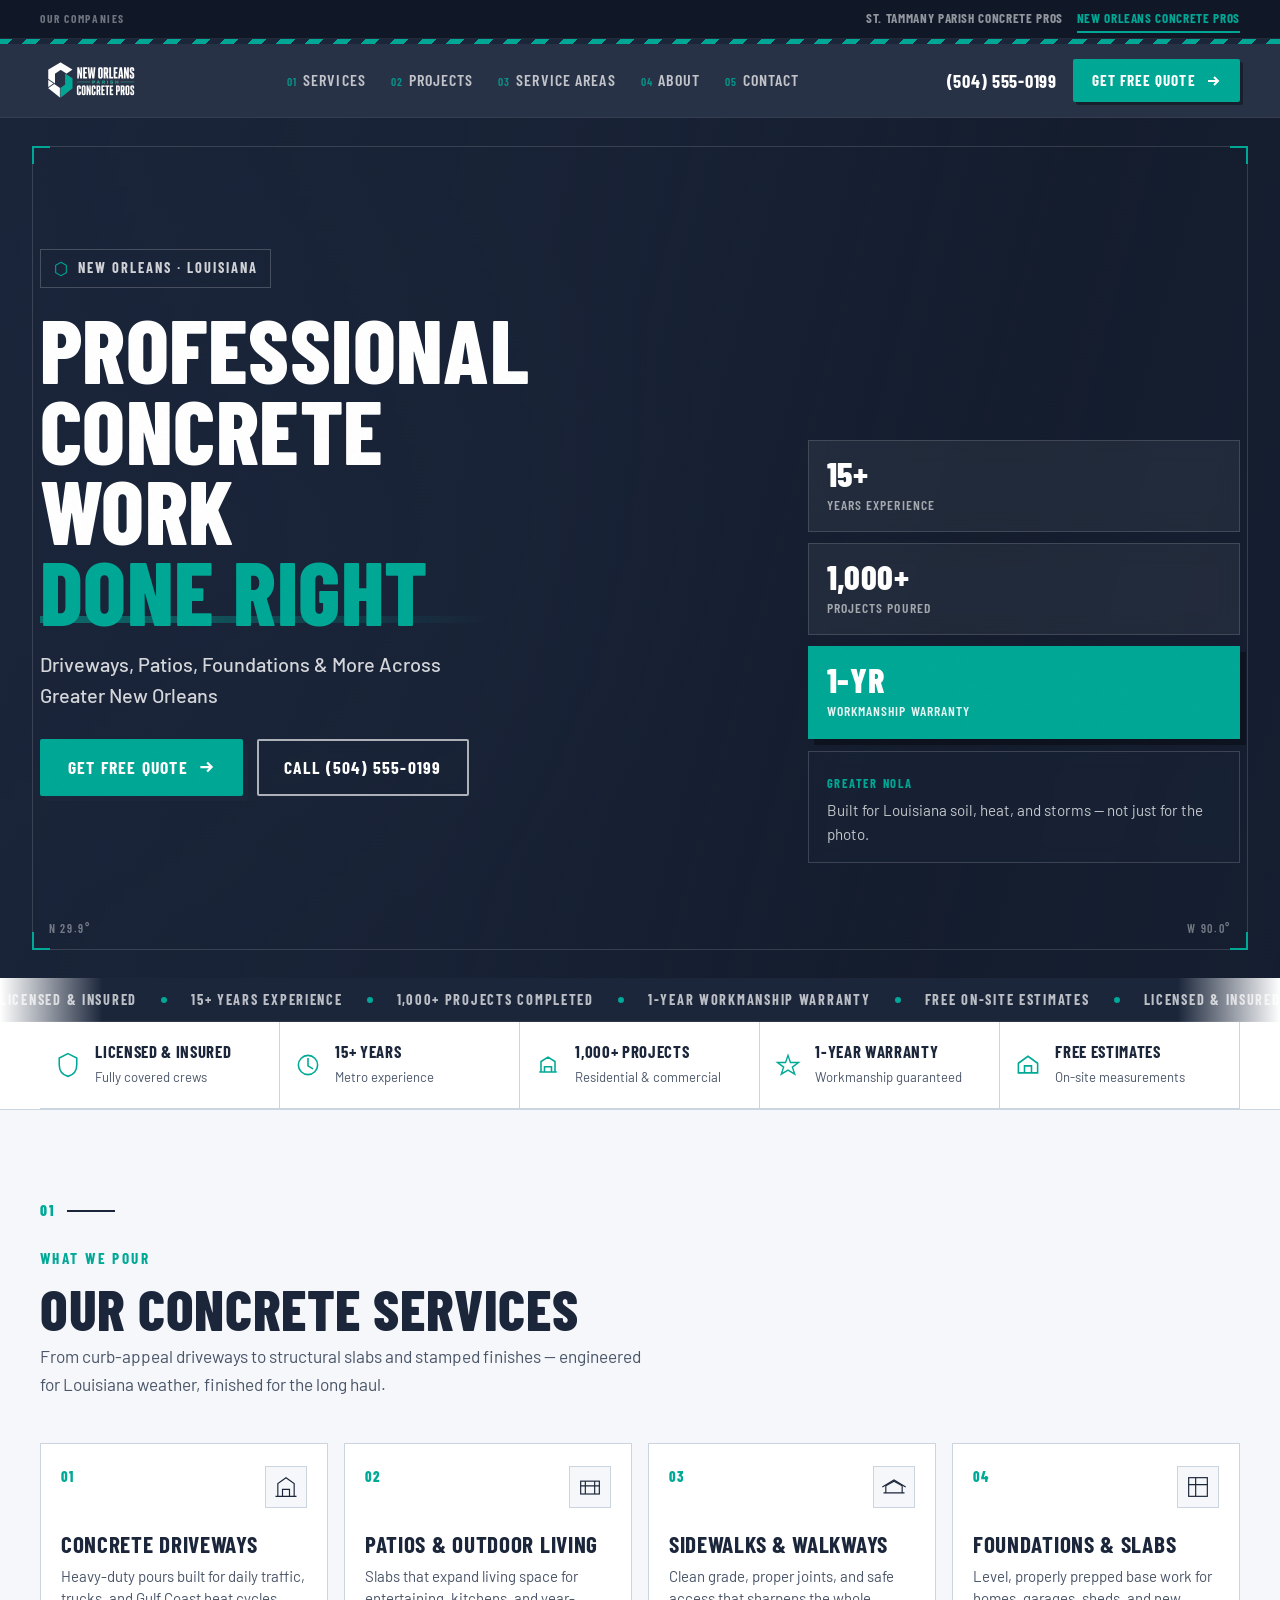
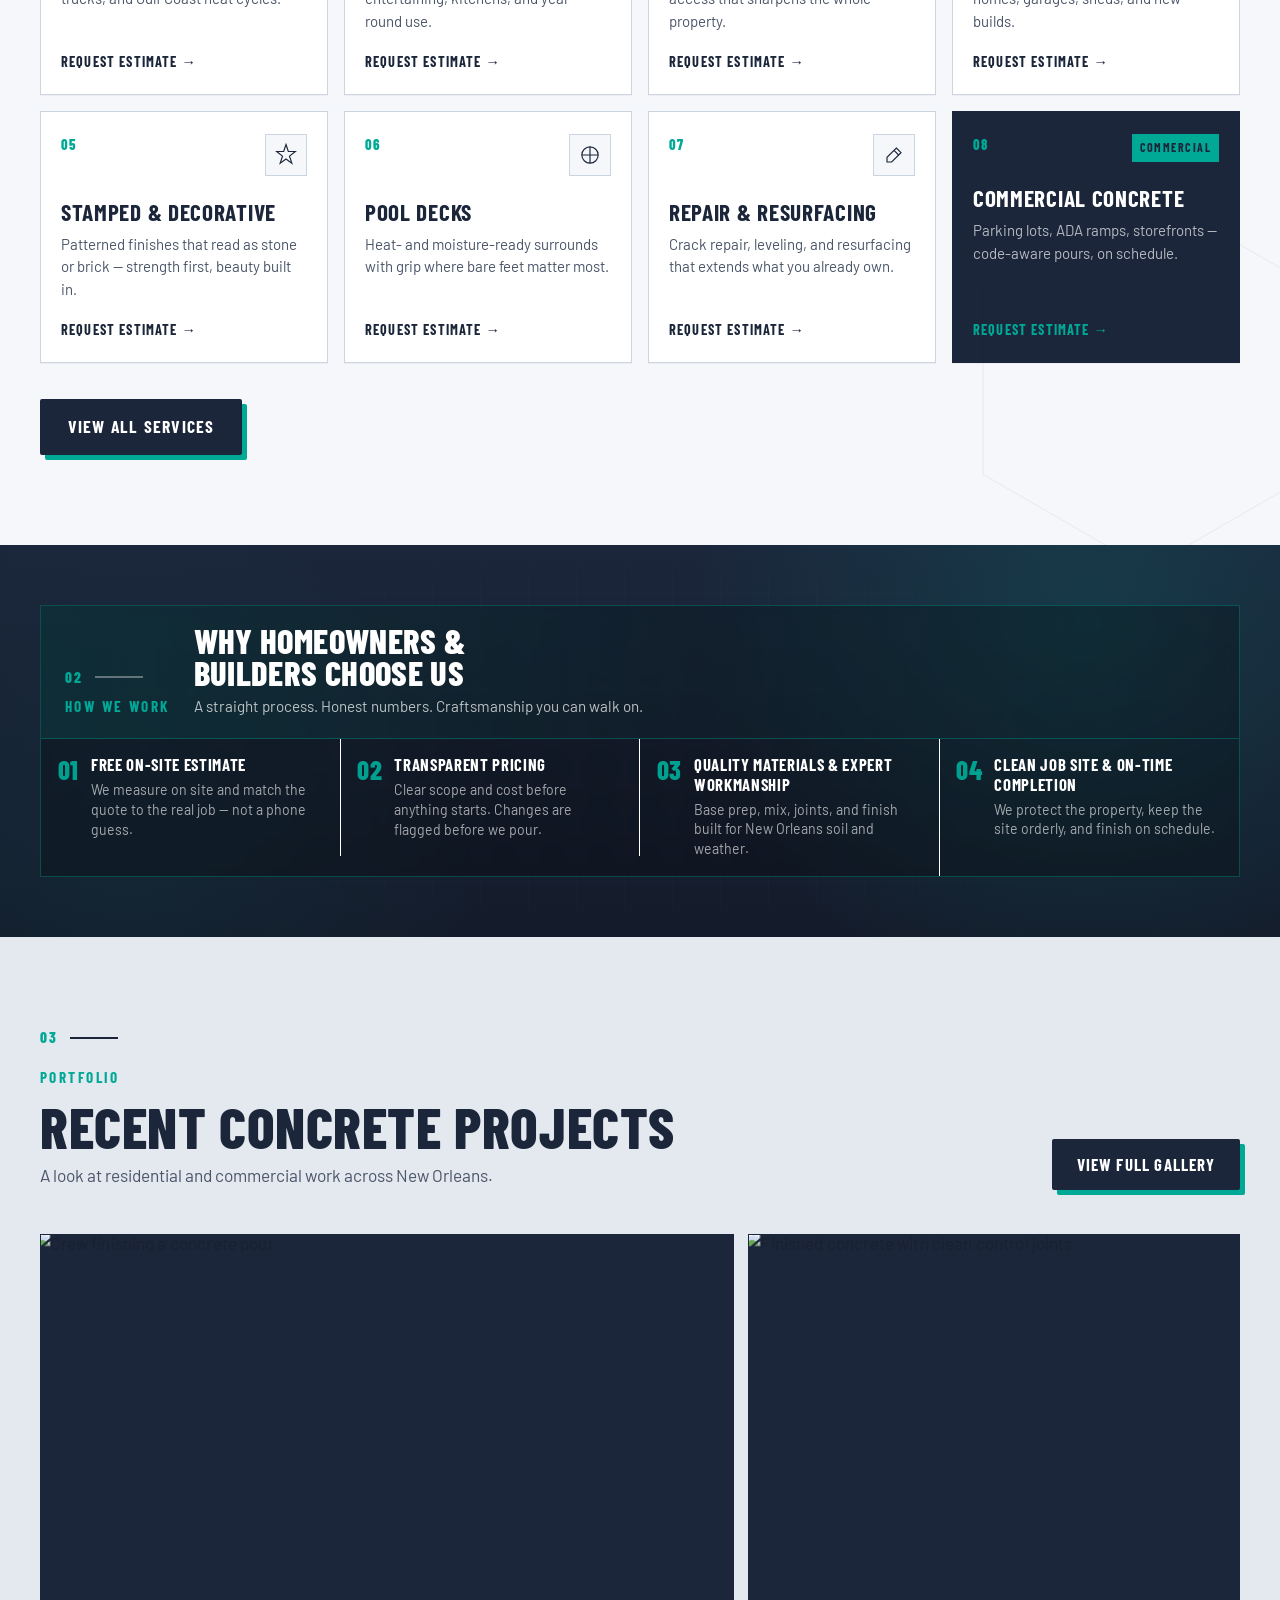
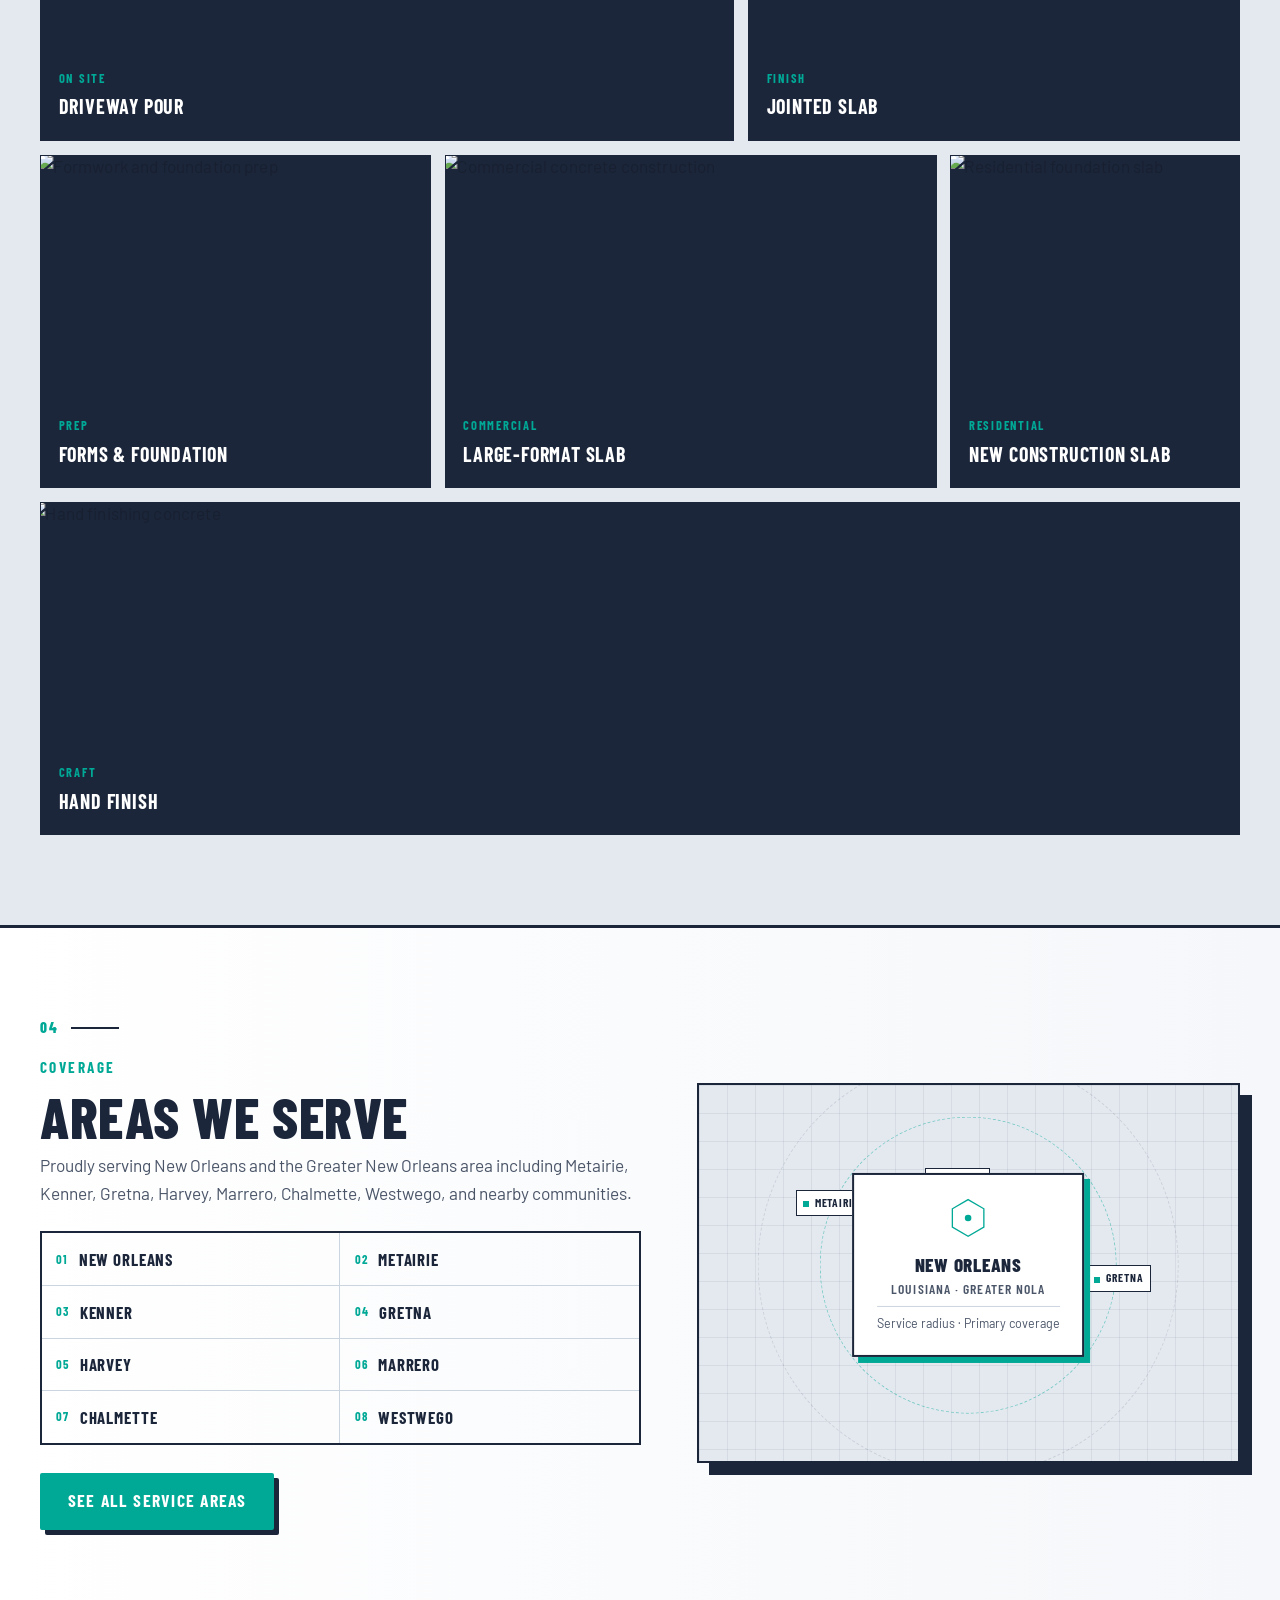
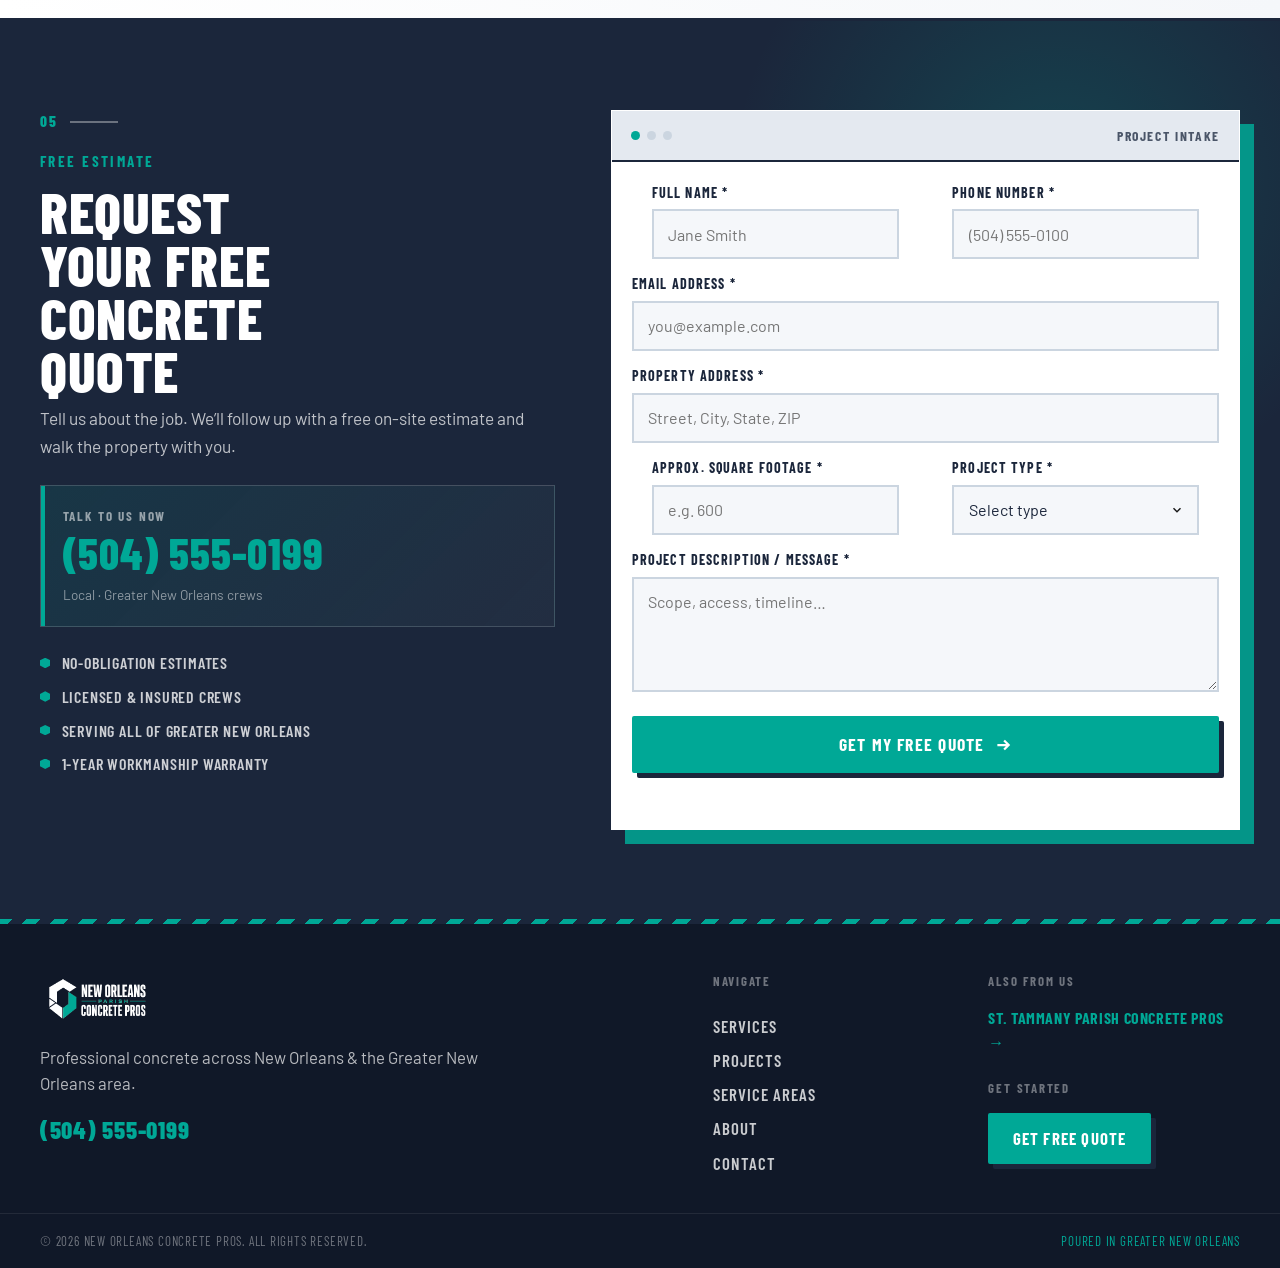
==== commit e80e361a: "Remove hero poster image; video-only background on both pages" ====
--- a/new-orleans-concrete.html
+++ b/new-orleans-concrete.html
@@ -76,8 +76,7 @@
           muted
           loop
           playsinline
-          preload="metadata"
-          poster="https://images.unsplash.com/photo-1504307651254-35680f356dfd?auto=format&fit=crop&w=1600&q=70"
+          preload="auto"
           aria-hidden="true"
         >
           <source src="resources/video/concrete-hero.mp4" type="video/mp4" />
--- a/css/styles.css
+++ b/css/styles.css
@@ -583,23 +583,19 @@
   overflow: hidden;
 }
 
-.hero-bg img,
 .hero-bg .hero-video {
+  position: absolute;
+  inset: 0;
   width: 100%;
   height: 115%;
+  min-width: 100%;
+  min-height: 100%;
   object-fit: cover;
   object-position: center center;
   will-change: transform;
   filter: contrast(1.06) saturate(0.9) brightness(0.68);
-}
-
-.hero-bg .hero-video {
-  position: absolute;
-  inset: 0;
-  height: 115%;
-  min-width: 100%;
-  min-height: 100%;
   pointer-events: none;
+  background: var(--ink);
 }
 
 .hero-veil {
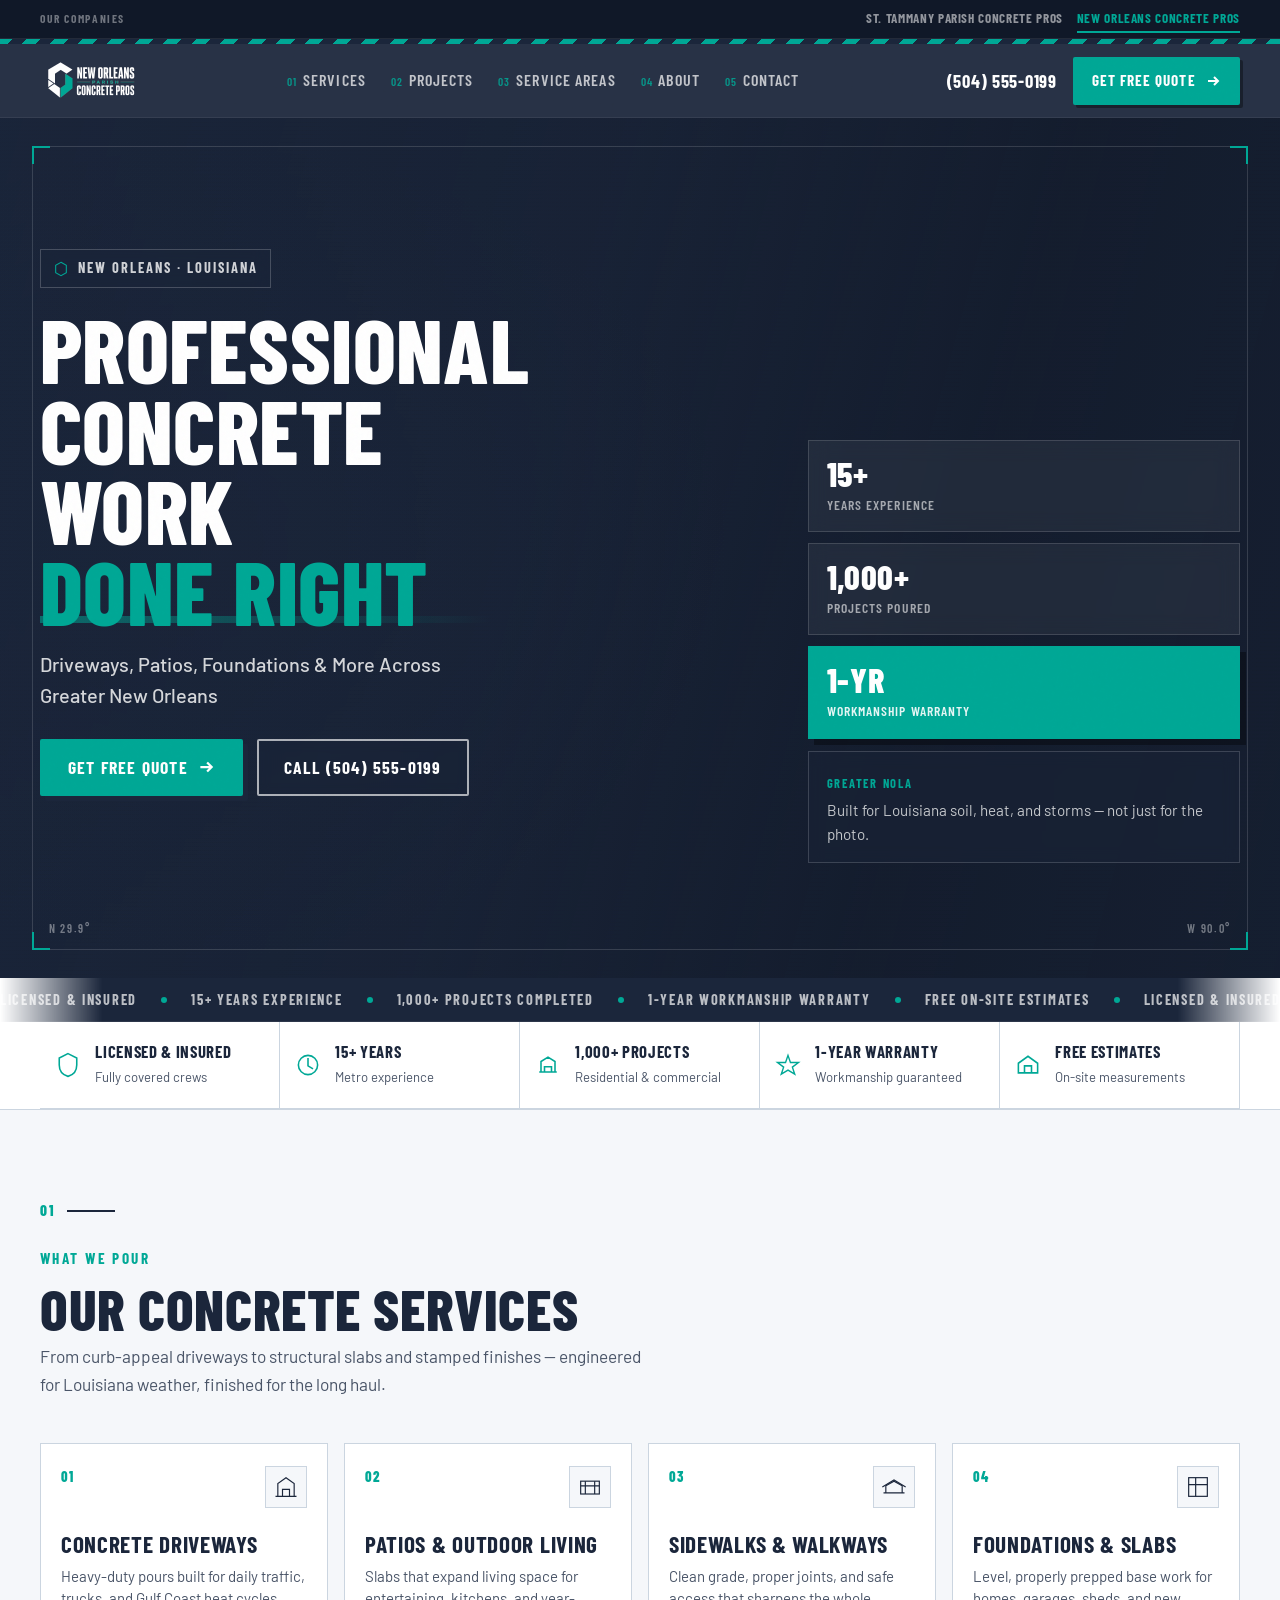
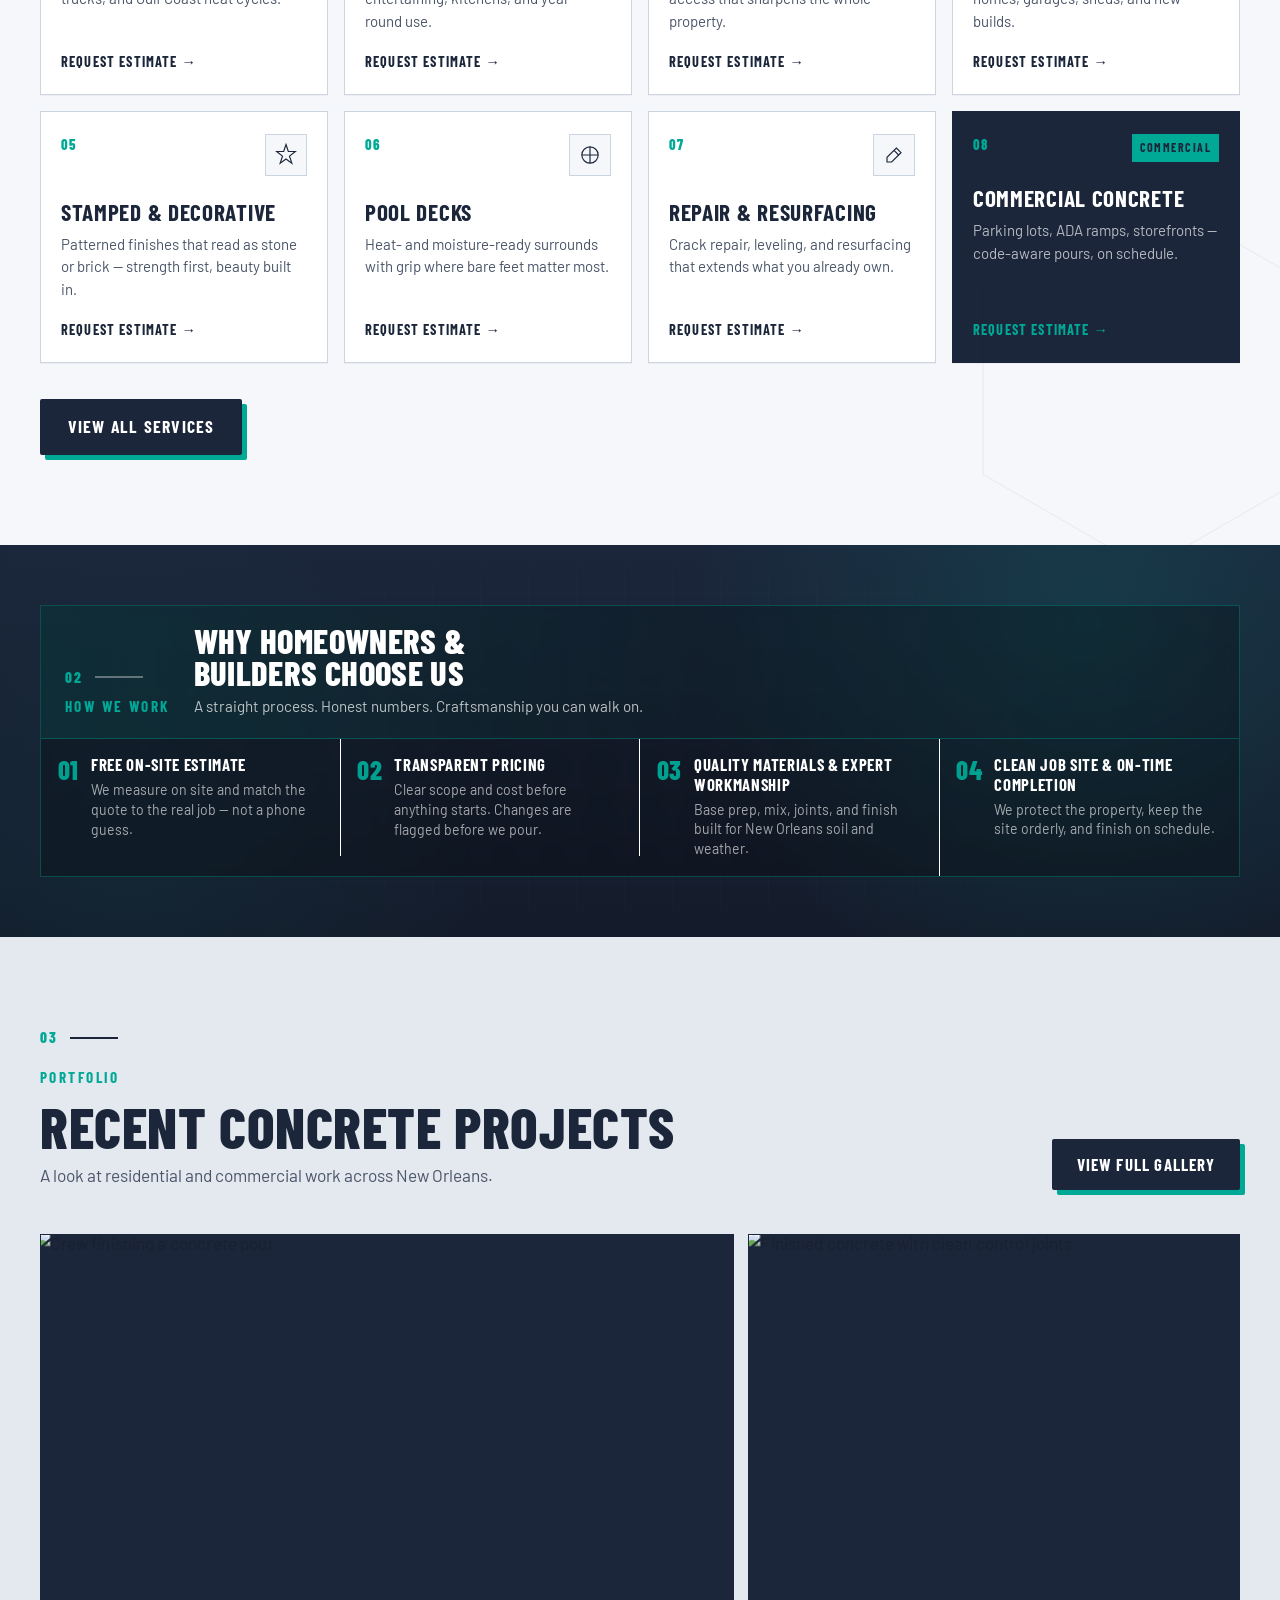
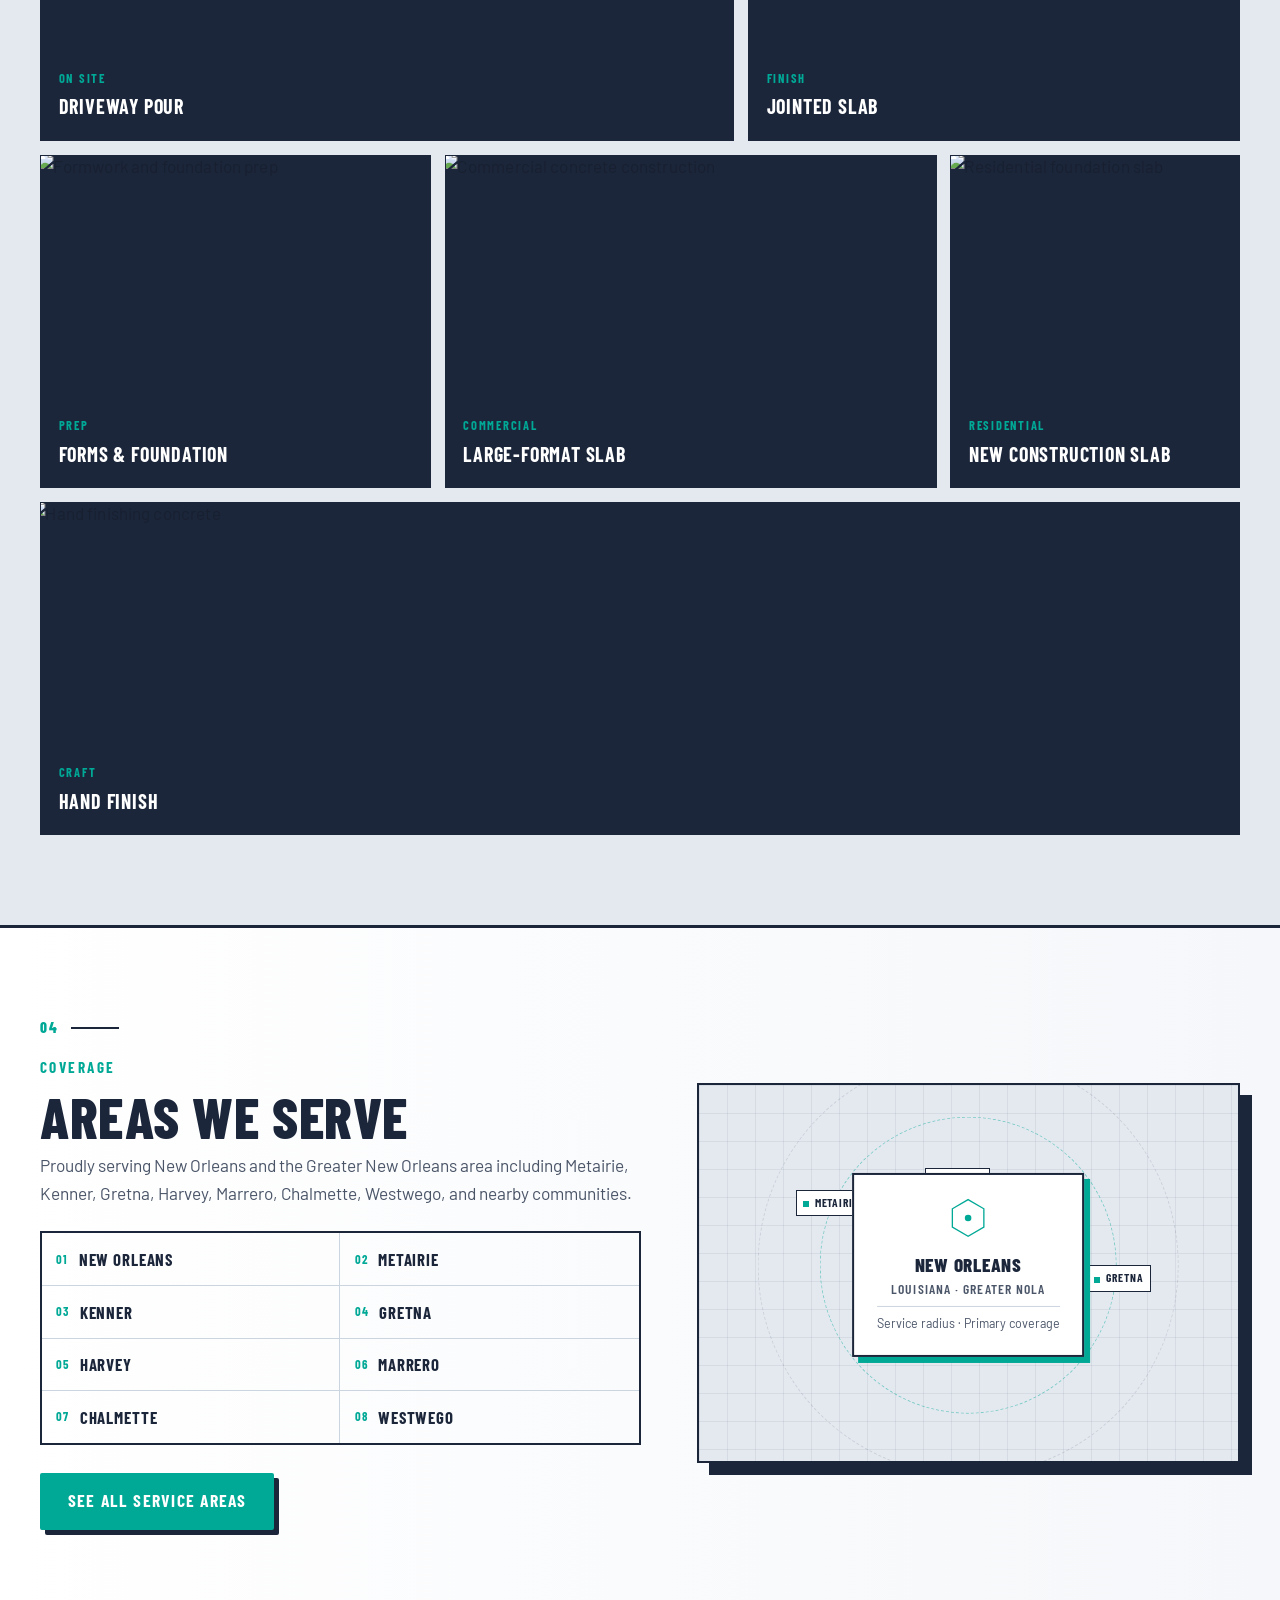
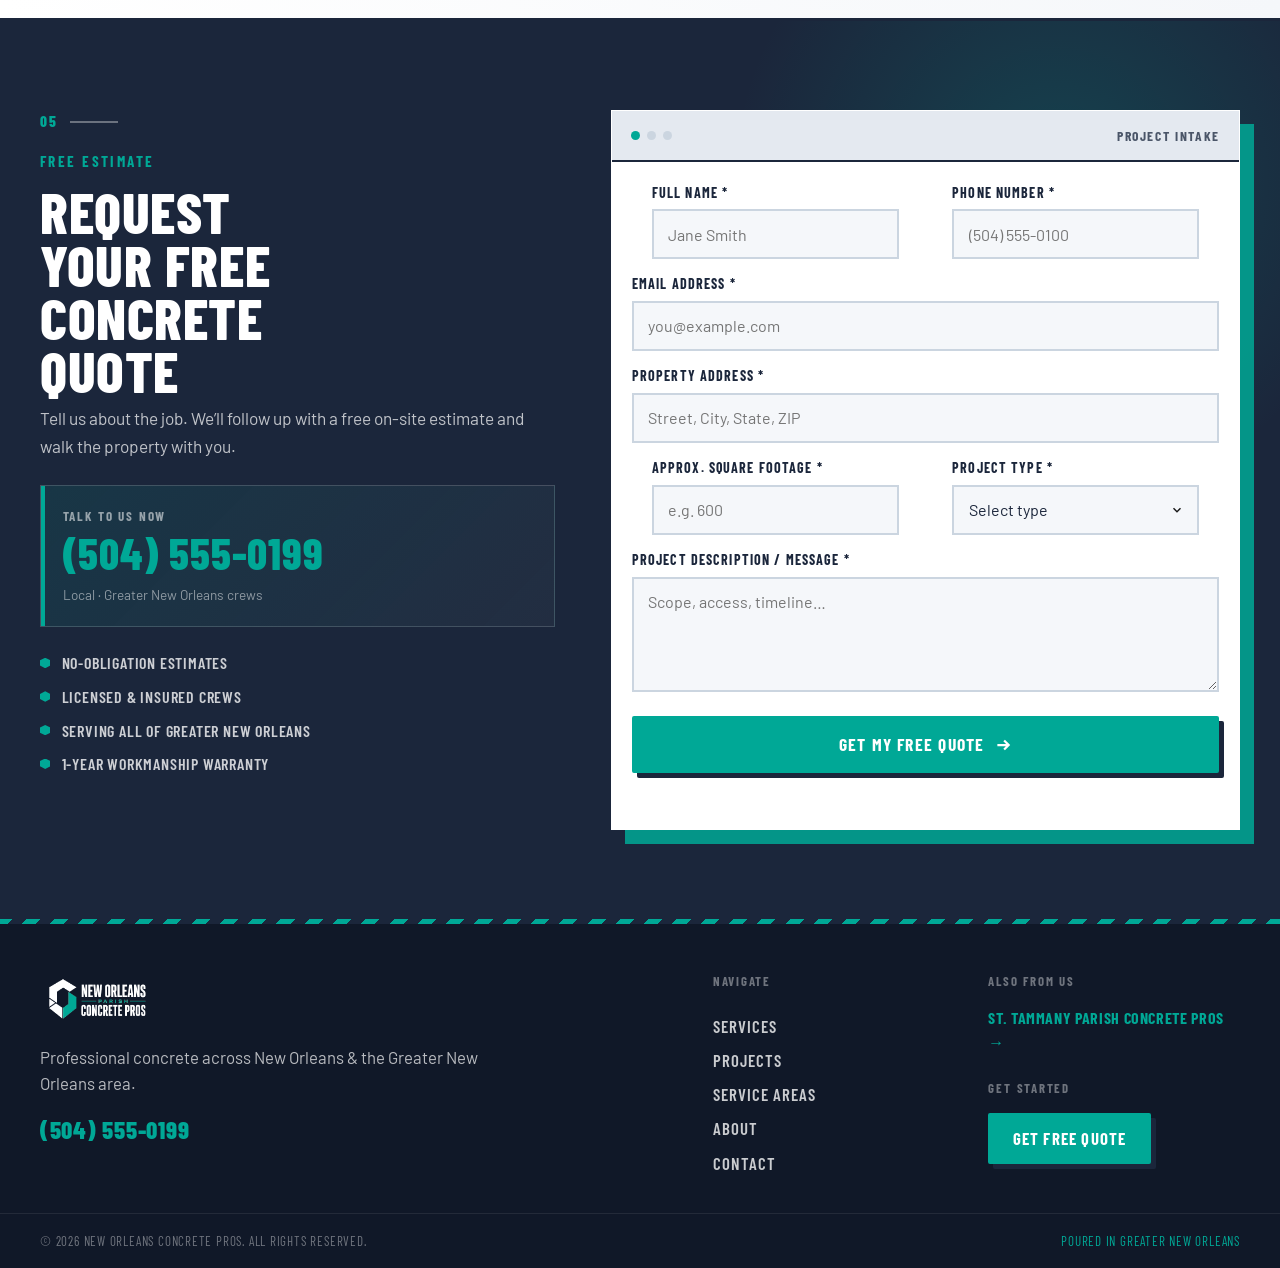
==== commit f1c7cd43: "Optimize both brand pages for mobile layout, touch, and performance." ====
--- a/new-orleans-concrete.html
+++ b/new-orleans-concrete.html
@@ -2,7 +2,7 @@
 <html lang="en">
 <head>
   <meta charset="UTF-8" />
-  <meta name="viewport" content="width=device-width, initial-scale=1.0" />
+  <meta name="viewport" content="width=device-width, initial-scale=1.0, viewport-fit=cover" />
   <meta name="description" content="New Orleans Concrete Pros — driveways, patios, foundations, stamped concrete & more across New Orleans and the Greater New Orleans area." />
   <title>New Orleans Concrete Pros | Concrete Contractors</title>
   <link rel="icon" type="image/jpeg" href="assets/nola-concrete/favicon.jpg" />
--- a/css/styles.css
+++ b/css/styles.css
@@ -2066,3 +2066,466 @@
     display: none;
   }
 }
+
+/* ==========================================================================
+   Mobile optimization (shared by both brand pages)
+   ========================================================================== */
+
+html {
+  -webkit-text-size-adjust: 100%;
+  text-size-adjust: 100%;
+}
+
+body {
+  overflow-x: hidden;
+}
+
+.container {
+  width: min(100% - 1.25rem, var(--max));
+  padding-left: env(safe-area-inset-left, 0);
+  padding-right: env(safe-area-inset-right, 0);
+}
+
+/* Touch-friendly controls */
+.btn {
+  min-height: 48px;
+}
+
+.nav-toggle {
+  min-width: 48px;
+  min-height: 48px;
+  touch-action: manipulation;
+}
+
+.brand-links a,
+.nav-mobile a,
+.footer-cols nav a {
+  touch-action: manipulation;
+}
+
+/* —— ≤ 900px: tablet / large phone —— */
+@media (max-width: 900px) {
+  :root {
+    --header-h: 68px;
+    --brand-bar-h: auto;
+  }
+
+  /* Brand bar scrolls away so sticky header works cleanly */
+  .brand-bar {
+    position: relative;
+    z-index: 1001;
+  }
+
+  .site-header {
+    top: 0;
+  }
+
+  html {
+    scroll-padding-top: calc(var(--header-h) + 8px);
+  }
+
+  .brand-bar-inner {
+    flex-direction: column;
+    align-items: flex-start;
+    gap: 0.25rem;
+    padding: 0.45rem 0;
+  }
+
+  .brand-bar-label {
+    font-size: 0.65rem;
+  }
+
+  .brand-links {
+    width: 100%;
+    gap: 0.5rem 0.75rem;
+  }
+
+  .brand-links a {
+    font-size: 0.72rem;
+    letter-spacing: 0.03em;
+    line-height: 1.25;
+    max-width: 100%;
+  }
+
+  .logo-img {
+    height: 42px;
+    max-width: min(160px, 52vw);
+  }
+
+  .header-inner {
+    height: calc(var(--header-h) - 5px);
+    gap: 0.5rem;
+  }
+
+  .hero {
+    min-height: auto;
+    align-items: stretch;
+  }
+
+  .hero-frame {
+    inset: 0.65rem;
+  }
+
+  .coord {
+    display: none;
+  }
+
+  .hero-grid {
+    gap: 1.5rem;
+    padding: 3.25rem 0 2.75rem;
+    width: min(100% - 1.25rem, var(--max));
+  }
+
+  .hero-title {
+    font-size: clamp(2.35rem, 11vw, 3.4rem);
+    max-width: none;
+    margin-bottom: 0.9rem;
+  }
+
+  .hero-chip {
+    font-size: 0.75rem;
+    letter-spacing: 0.1em;
+    padding: 0.4rem 0.6rem;
+    margin-bottom: 0.9rem;
+    max-width: 100%;
+  }
+
+  .hero-sub {
+    font-size: 1rem;
+    margin-bottom: 1.25rem;
+  }
+
+  .hero-actions {
+    flex-direction: column;
+    align-items: stretch;
+    gap: 0.65rem;
+    margin-bottom: 1.25rem;
+  }
+
+  .hero-actions .btn {
+    width: 100%;
+  }
+
+  .hero-trust {
+    flex-direction: column;
+    gap: 0.45rem;
+  }
+
+  .hero-trust li {
+    border-right: 0;
+    margin-right: 0;
+    padding-right: 0;
+    font-size: 0.82rem;
+  }
+
+  .stat-stack {
+    grid-template-columns: 1fr;
+    gap: 0.55rem;
+  }
+
+  .stat-n {
+    font-size: 1.75rem;
+  }
+
+  .hero-bg .hero-video {
+    height: 100%;
+    filter: contrast(1.04) saturate(0.88) brightness(0.55);
+  }
+
+  .hero-veil {
+    background: linear-gradient(
+      180deg,
+      rgba(var(--ink-rgb), 0.88) 0%,
+      rgba(var(--ink-rgb), 0.82) 45%,
+      rgba(var(--ink-rgb), 0.9) 100%
+    );
+  }
+
+  .section {
+    padding: clamp(2.75rem, 8vw, 3.75rem) 0;
+  }
+
+  .display {
+    font-size: clamp(1.85rem, 7.5vw, 2.5rem);
+  }
+
+  .sec-head {
+    margin-bottom: 1.75rem;
+  }
+
+  .svc-face {
+    min-height: 0;
+    padding: 1.15rem 1.05rem;
+  }
+
+  .svc-face h3 {
+    font-size: 1.25rem;
+  }
+
+  .process {
+    padding: clamp(2rem, 6vw, 3rem) 0;
+  }
+
+  .process-heading {
+    padding: 1rem 1rem 1.05rem;
+  }
+
+  .process-heading-copy .display {
+    font-size: clamp(1.35rem, 6vw, 1.85rem);
+    max-width: none;
+  }
+
+  .step-panel {
+    padding: 0.95rem 0.9rem 1rem;
+    grid-template-columns: auto 1fr;
+    gap: 0.65rem;
+  }
+
+  .step-no {
+    font-size: 1.35rem;
+  }
+
+  .step-body h3 {
+    font-size: 0.98rem;
+  }
+
+  .shot {
+    min-height: 200px;
+  }
+
+  .shot figcaption strong {
+    font-size: 1.05rem;
+  }
+
+  .map-tags {
+    display: none;
+  }
+
+  .map-plate {
+    min-height: 280px;
+    box-shadow: 6px 6px 0 var(--ink);
+  }
+
+  .map-core {
+    min-width: min(200px, 78%);
+    padding: 1.1rem 1rem;
+  }
+
+  .quote-form {
+    box-shadow: 6px 6px 0 rgba(var(--accent-rgb), 0.85);
+  }
+
+  .quote-form .fields-2,
+  .quote-form .field {
+    padding-left: 1rem;
+    padding-right: 1rem;
+  }
+
+  .quote-form .btn {
+    margin-left: 1rem;
+    margin-right: 1rem;
+    width: calc(100% - 2rem);
+  }
+
+  .form-chrome {
+    padding: 0.75rem 1rem;
+  }
+
+  .call-num {
+    font-size: clamp(1.65rem, 8vw, 2.15rem);
+    word-break: break-word;
+  }
+
+  .check-list li {
+    font-size: 0.9rem;
+  }
+
+  .footer-grid {
+    padding: 2.25rem 0 1.75rem;
+    gap: 1.75rem;
+  }
+
+  .footer-cols {
+    grid-template-columns: 1fr;
+    gap: 1.5rem;
+  }
+
+  .footer-bottom-inner {
+    flex-direction: column;
+    gap: 0.35rem;
+  }
+
+  /* Soften heavy offset shadows on small screens */
+  .btn-primary,
+  .btn-dark {
+    box-shadow: 3px 3px 0 var(--ink);
+  }
+
+  .btn-dark {
+    box-shadow: 3px 3px 0 var(--accent);
+  }
+
+  .btn-primary:hover,
+  .btn-dark:hover {
+    transform: none;
+    box-shadow: 3px 3px 0 var(--ink);
+  }
+
+  .btn-dark:hover {
+    box-shadow: 3px 3px 0 var(--accent);
+  }
+
+  /* Disable hover tilt transforms on coarse pointers via CSS safety */
+  .svc-card,
+  .quote-form {
+    transform: none !important;
+  }
+
+  .svc-face {
+    transform: none !important;
+  }
+}
+
+/* —— ≤ 560px: phones —— */
+@media (max-width: 560px) {
+  body {
+    font-size: 0.98rem;
+  }
+
+  .container {
+    width: min(100% - 1rem, var(--max));
+  }
+
+  .logo-img {
+    height: 38px;
+    max-width: min(140px, 48vw);
+  }
+
+  .nav-mobile {
+    max-height: min(70vh, 480px);
+    overflow-y: auto;
+    -webkit-overflow-scrolling: touch;
+  }
+
+  .nav-mobile a {
+    padding: 0.9rem 0.5rem;
+    font-size: 1rem;
+  }
+
+  .hero-grid {
+    padding: 2.75rem 0 2.25rem;
+  }
+
+  .hero-title {
+    font-size: clamp(2.1rem, 12vw, 2.75rem);
+    line-height: 0.92;
+  }
+
+  .hero-actions .btn-lg {
+    padding: 0.95rem 1.15rem;
+    font-size: 1rem;
+  }
+
+  .trust-cell {
+    padding: 1rem 0.75rem;
+  }
+
+  .trust-cell b {
+    font-size: 0.95rem;
+  }
+
+  .trust-track {
+    font-size: 0.78rem;
+    letter-spacing: 0.08em;
+    gap: 1rem;
+  }
+
+  .city-grid {
+    grid-template-columns: 1fr;
+  }
+
+  .city-grid li {
+    border-right: 0 !important;
+  }
+
+  .city-grid li:nth-last-child(-n + 2) {
+    border-bottom: 1px solid var(--line);
+  }
+
+  .city-grid li:last-child {
+    border-bottom: 0;
+  }
+
+  .areas-shell {
+    padding: 2.75rem 0;
+  }
+
+  .quote-form {
+    box-shadow: 4px 4px 0 rgba(var(--accent-rgb), 0.85);
+  }
+
+  .field input,
+  .field select,
+  .field textarea {
+    font-size: 16px; /* prevents iOS zoom on focus */
+    padding: 0.9rem 0.85rem;
+  }
+
+  .process-board {
+    border-width: 1px;
+  }
+
+  .services-deco {
+    display: none;
+  }
+
+  .noise {
+    opacity: 0.02;
+  }
+}
+
+/* —— ≤ 380px: small phones —— */
+@media (max-width: 380px) {
+  .hero-title {
+    font-size: 1.95rem;
+  }
+
+  .brand-links a {
+    font-size: 0.68rem;
+  }
+
+  .btn {
+    letter-spacing: 0.04em;
+    padding-left: 1rem;
+    padding-right: 1rem;
+  }
+}
+
+/* Prefer reduced data / battery: lighter video treatment */
+@media (max-width: 900px) {
+  .hero-bg .hero-video {
+    will-change: auto;
+  }
+}
+
+/* Hover effects only where hover is real */
+@media (hover: none) {
+  .svc-card:hover .svc-face,
+  .gallery-item:hover,
+  .shot:hover img {
+    transform: none;
+  }
+
+  .shot:hover img {
+    filter: grayscale(0.2) contrast(1.06) saturate(0.9);
+  }
+
+  .shot:hover .shot-frame {
+    opacity: 0;
+  }
+
+  .btn-primary:hover,
+  .btn-dark:hover {
+    transform: none;
+  }
+}
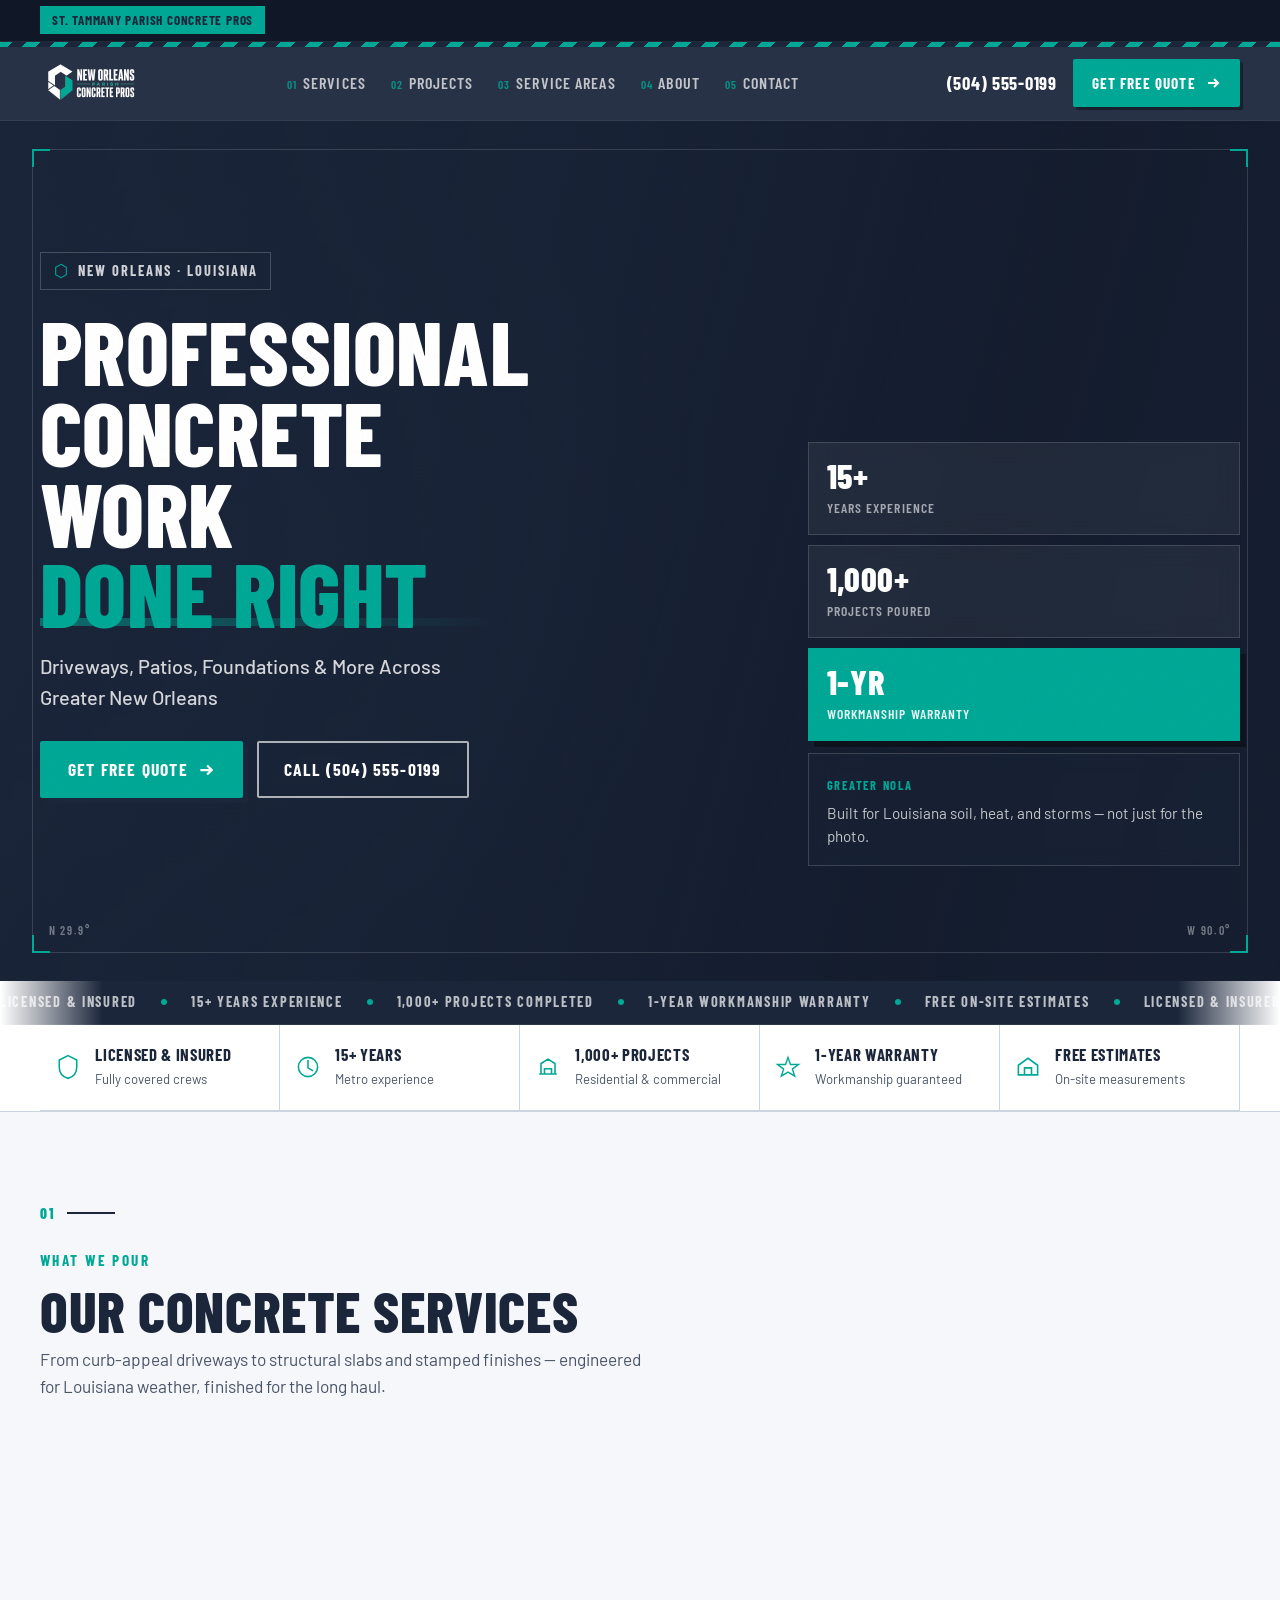
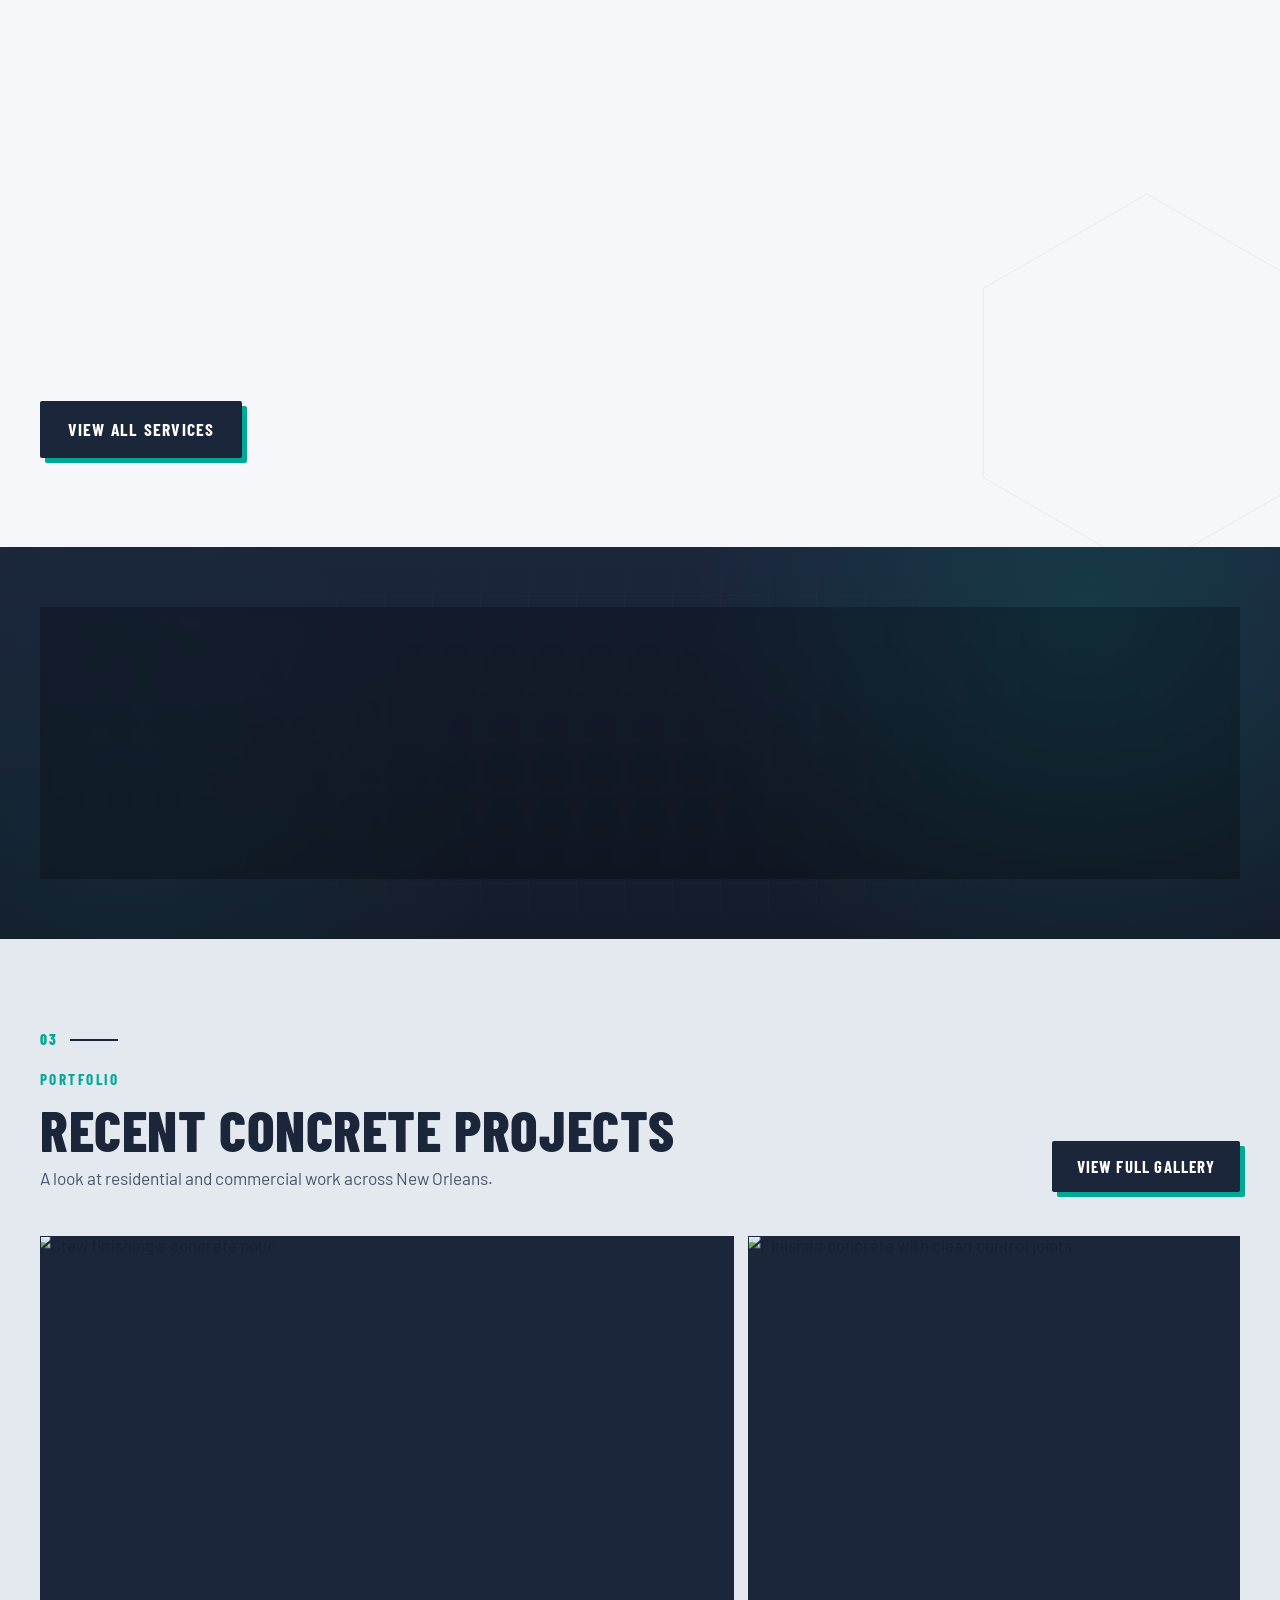
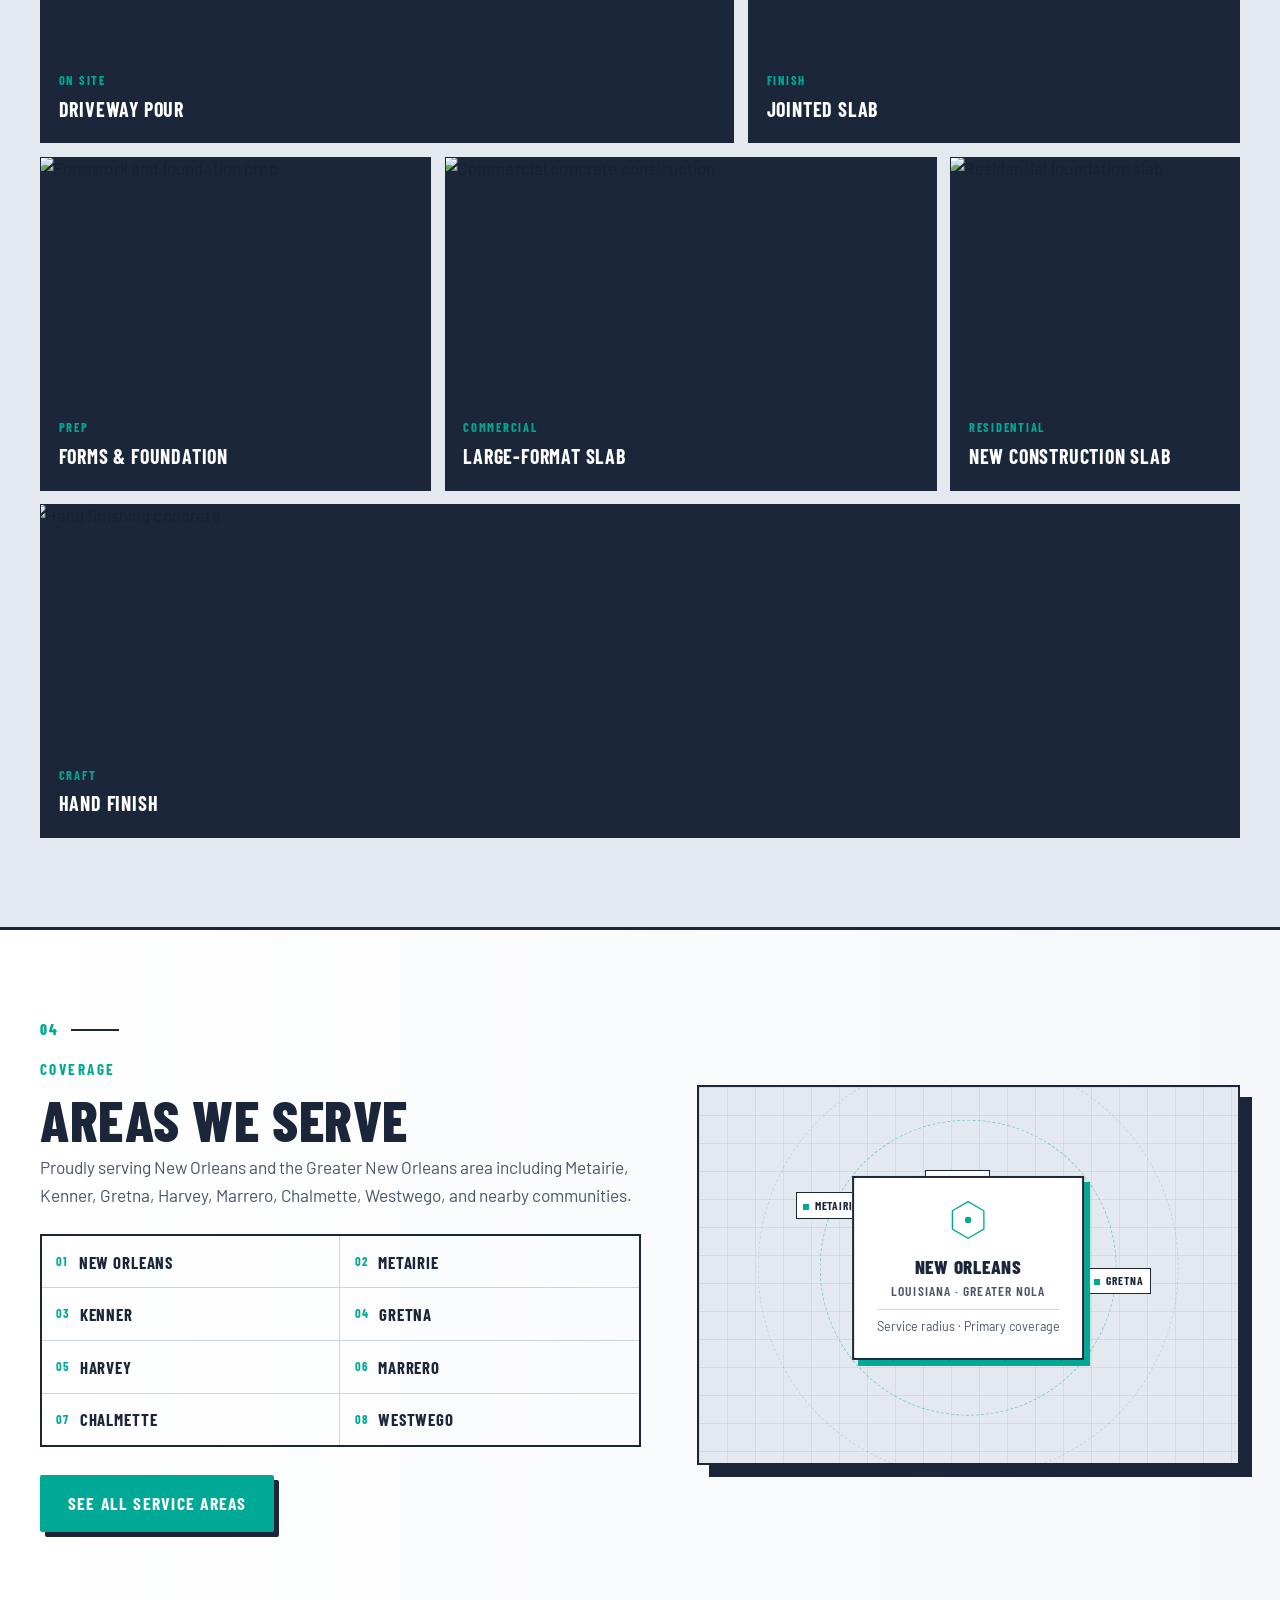
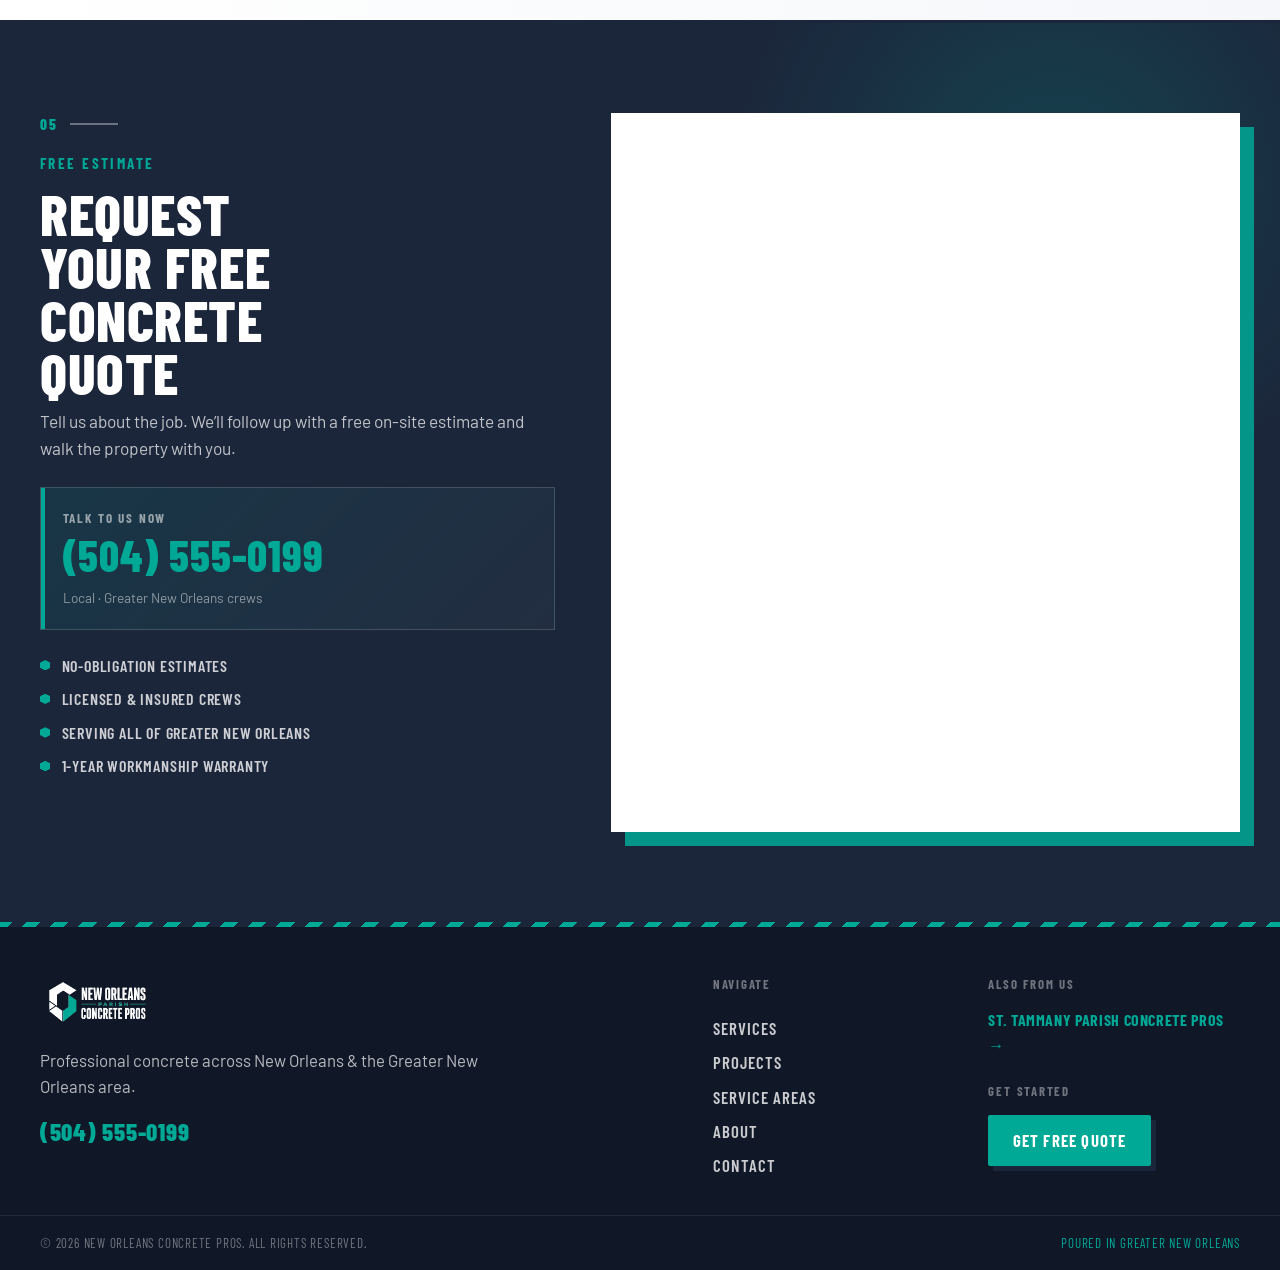
==== commit eb7eeca3: "Show only the sister brand in the top bar, opposite side per page." ====
--- a/new-orleans-concrete.html
+++ b/new-orleans-concrete.html
@@ -16,14 +16,10 @@
   <div class="noise" aria-hidden="true"></div>
   <div class="scroll-progress" id="scrollProgress" aria-hidden="true"></div>
 
-  <!-- Brand switcher (shared site) -->
-  <div class="brand-bar" role="navigation" aria-label="Company sites">
+  <!-- Switch to sister brand only (current brand omitted) -->
+  <div class="brand-bar brand-bar--start" role="navigation" aria-label="Sister company">
     <div class="container brand-bar-inner">
-      <span class="brand-bar-label">Our companies</span>
-      <div class="brand-links">
-        <a href="https://st-tammany-parish-concrete-pros.vercel.app/">St. Tammany Parish Concrete Pros</a>
-        <a href="https://new-orleans-concrete-pros.vercel.app/" class="is-active" aria-current="page">New Orleans Concrete Pros</a>
-      </div>
+      <a href="https://st-tammany-parish-concrete-pros.vercel.app/" class="brand-switch">St. Tammany Parish Concrete Pros</a>
     </div>
   </div>
   <header class="site-header" id="header">
--- a/css/styles.css
+++ b/css/styles.css
@@ -56,7 +56,7 @@
   scroll-padding-top: calc(var(--brand-bar-h) + var(--header-h) + 12px);
 }
 
-/* —— Multi-brand site switcher —— */
+/* —— Sister-brand switcher (only the other brand is shown) —— */
 .brand-bar {
   position: sticky;
   top: 0;
@@ -68,48 +68,40 @@
 
 .brand-bar-inner {
   display: flex;
-  flex-wrap: wrap;
   align-items: center;
-  justify-content: space-between;
-  gap: 0.35rem 1rem;
   min-height: var(--brand-bar-h);
-  padding: 0.35rem 0;
-}
-
-.brand-bar-label {
-  font-family: var(--display);
-  font-size: 0.72rem;
-  font-weight: 700;
-  letter-spacing: 0.14em;
-  text-transform: uppercase;
-  color: rgba(255, 255, 255, 0.4);
-}
-
-.brand-links {
-  display: flex;
-  flex-wrap: wrap;
-  gap: 0.35rem 0.85rem;
-}
-
-.brand-links a {
+  padding: 0.4rem 0;
+}
+
+/* ST page: other brand on the right */
+.brand-bar--end .brand-bar-inner {
+  justify-content: flex-end;
+}
+
+/* NOLA page: other brand on the left */
+.brand-bar--start .brand-bar-inner {
+  justify-content: flex-start;
+}
+
+.brand-switch {
+  display: inline-flex;
+  align-items: center;
   font-family: var(--display);
   font-size: 0.82rem;
   font-weight: 700;
-  letter-spacing: 0.05em;
-  text-transform: uppercase;
-  color: rgba(255, 255, 255, 0.55);
-  padding: 0.15rem 0;
-  border-bottom: 2px solid transparent;
-  transition: color 0.15s ease, border-color 0.15s ease;
-}
-
-.brand-links a:hover {
+  letter-spacing: 0.06em;
+  text-transform: uppercase;
+  color: var(--ink);
+  background: var(--accent);
+  padding: 0.4rem 0.75rem;
+  line-height: 1.15;
+  transition: background 0.15s ease, color 0.15s ease, transform 0.15s ease;
+  max-width: min(100%, 22rem);
+}
+
+.brand-switch:hover {
+  background: var(--accent-deep);
   color: var(--white);
-}
-
-.brand-links a.is-active {
-  color: var(--accent);
-  border-bottom-color: var(--accent);
 }
 
 .footer-sister {
@@ -2097,7 +2089,7 @@
   touch-action: manipulation;
 }
 
-.brand-links a,
+.brand-switch,
 .nav-mobile a,
 .footer-cols nav a {
   touch-action: manipulation;
@@ -2125,25 +2117,13 @@
   }
 
   .brand-bar-inner {
-    flex-direction: column;
-    align-items: flex-start;
-    gap: 0.25rem;
-    padding: 0.45rem 0;
-  }
-
-  .brand-bar-label {
-    font-size: 0.65rem;
-  }
-
-  .brand-links {
-    width: 100%;
-    gap: 0.5rem 0.75rem;
-  }
-
-  .brand-links a {
+    padding: 0.4rem 0;
+  }
+
+  .brand-switch {
     font-size: 0.72rem;
-    letter-spacing: 0.03em;
-    line-height: 1.25;
+    letter-spacing: 0.04em;
+    padding: 0.45rem 0.65rem;
     max-width: 100%;
   }
 
@@ -2490,7 +2470,7 @@
     font-size: 1.95rem;
   }
 
-  .brand-links a {
+  .brand-switch {
     font-size: 0.68rem;
   }
 
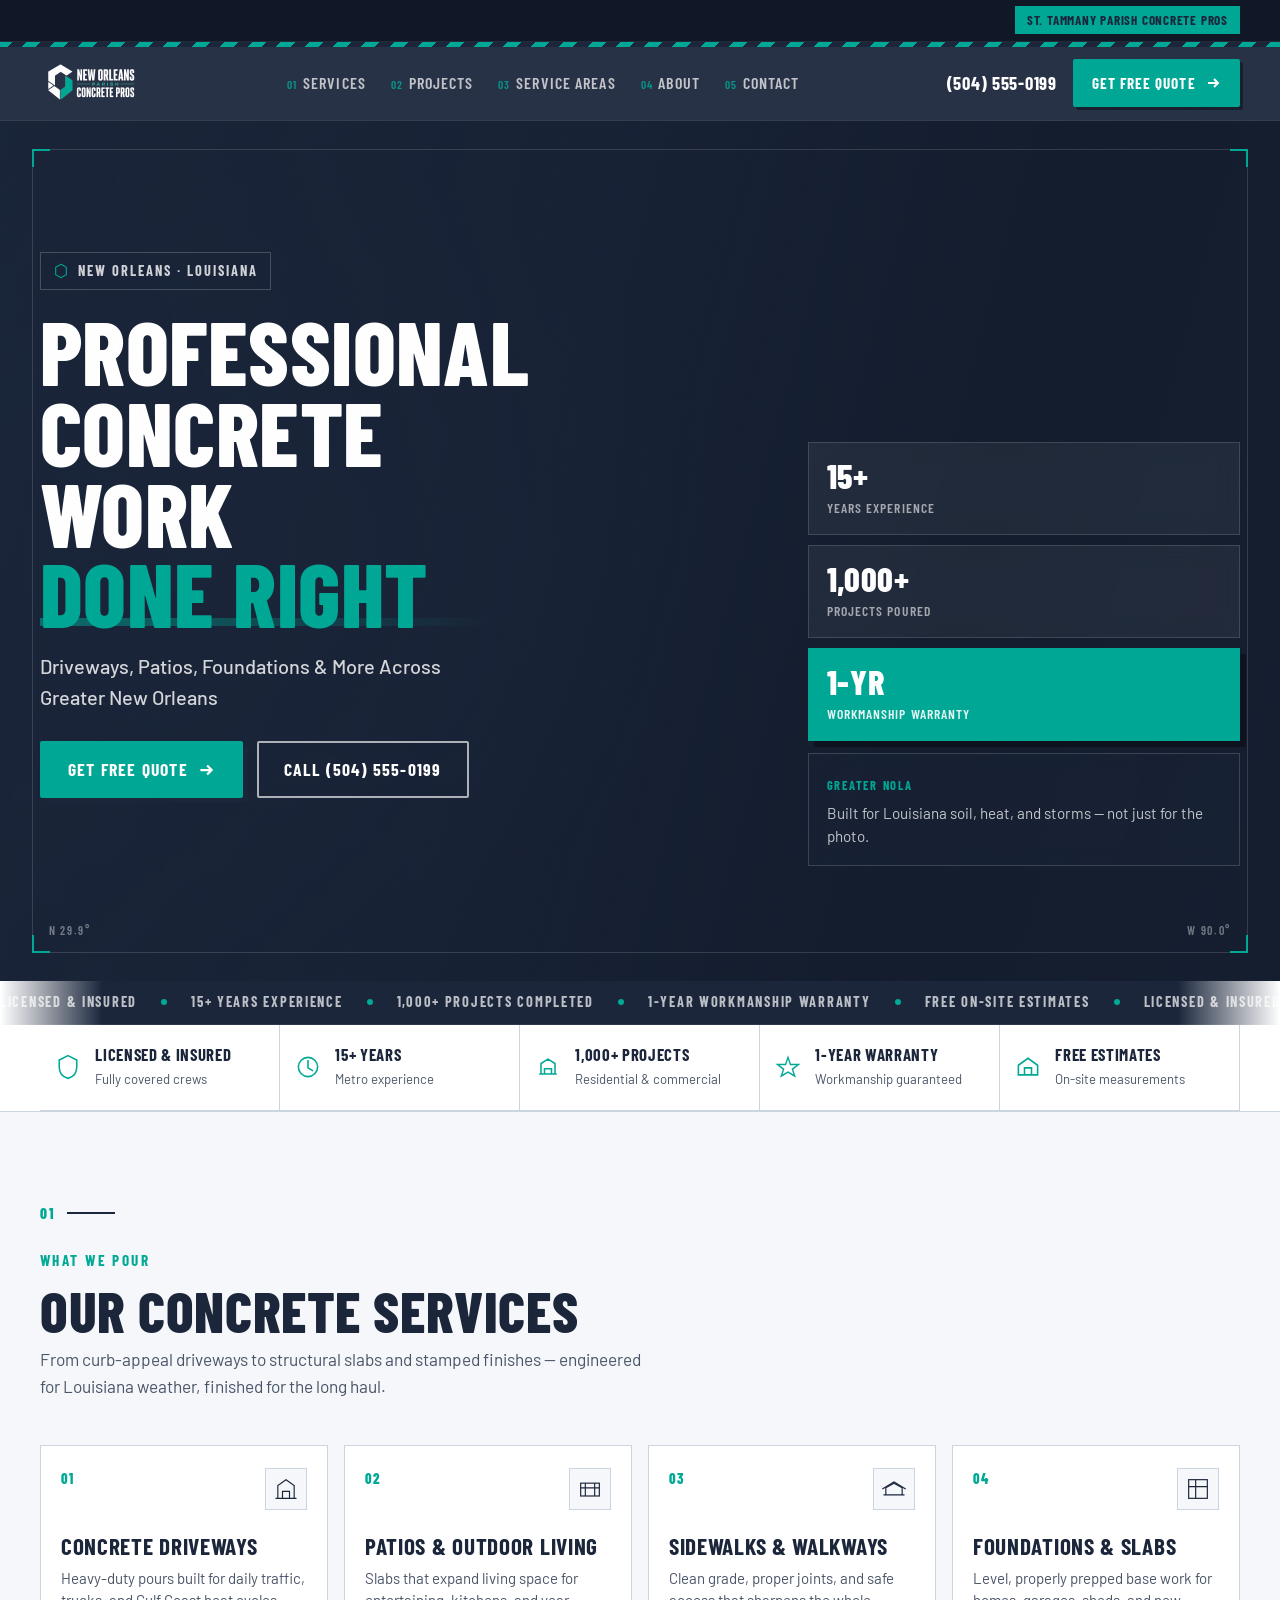
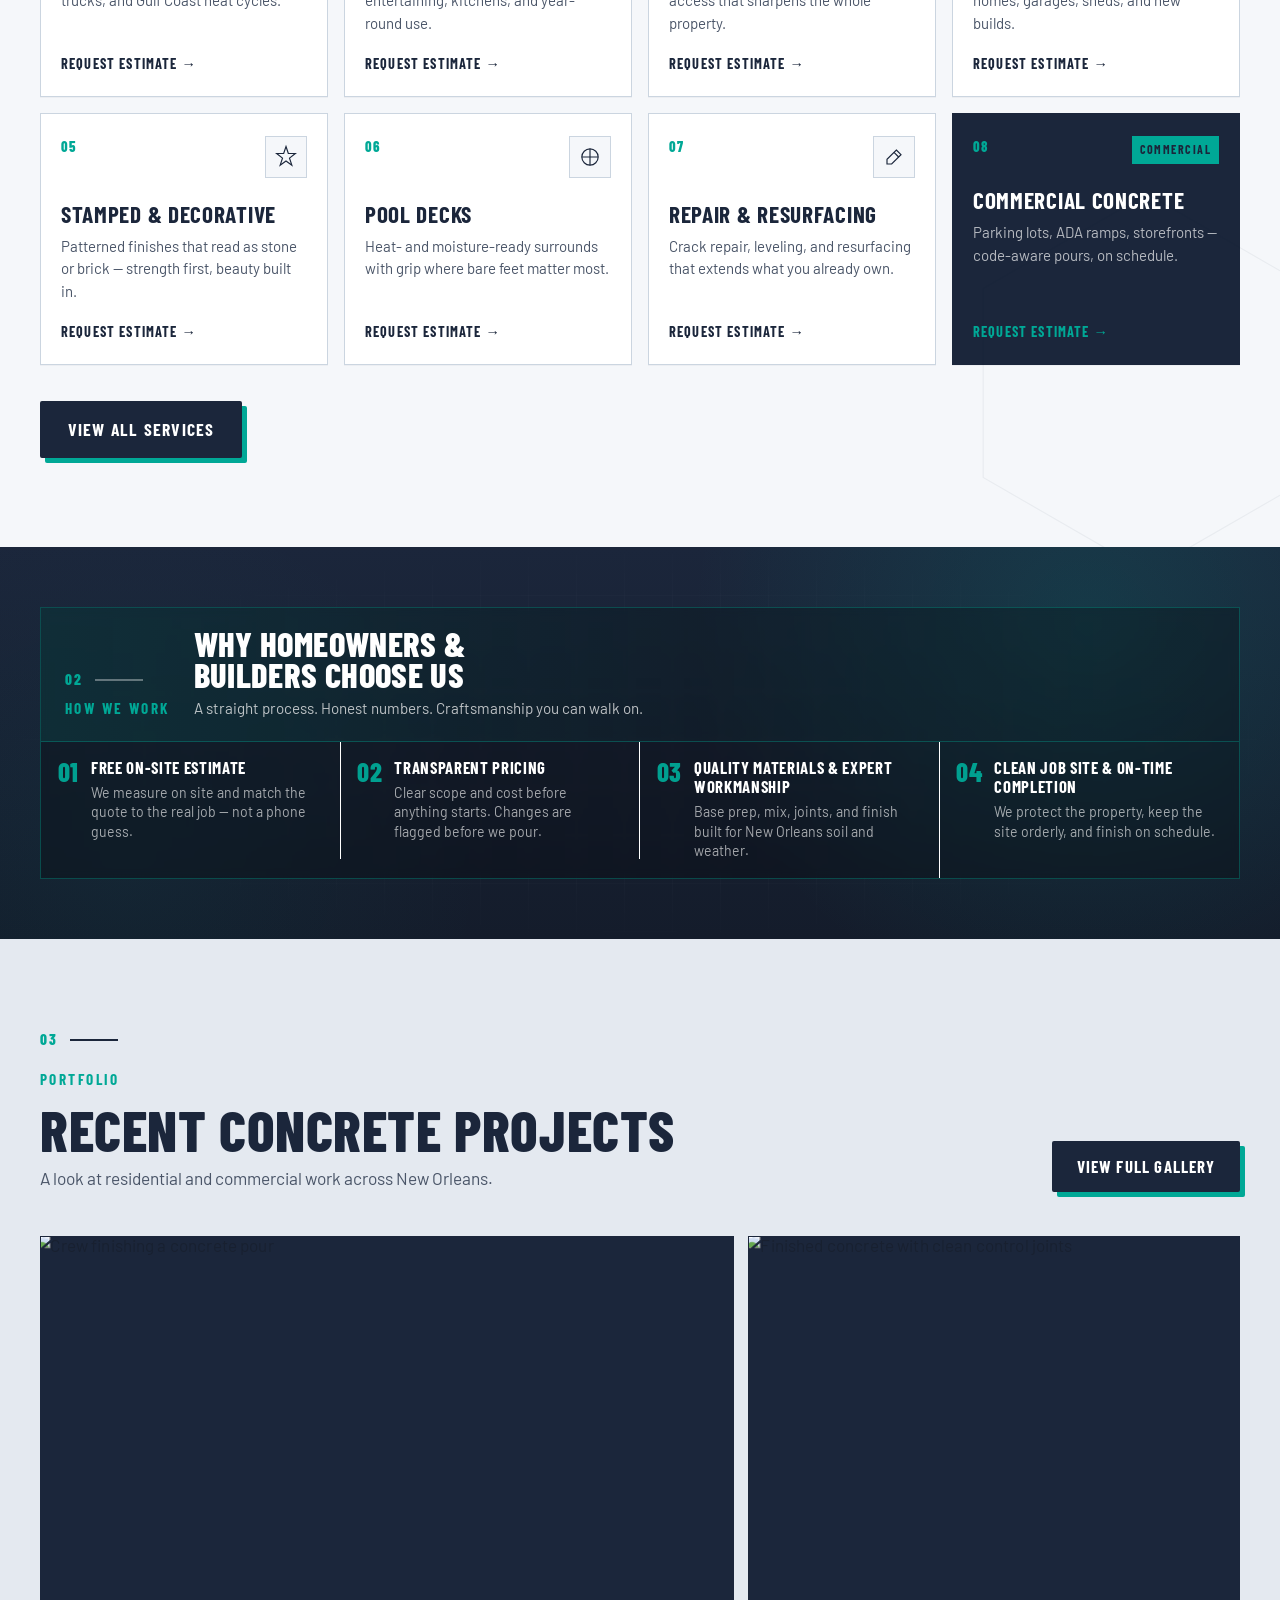
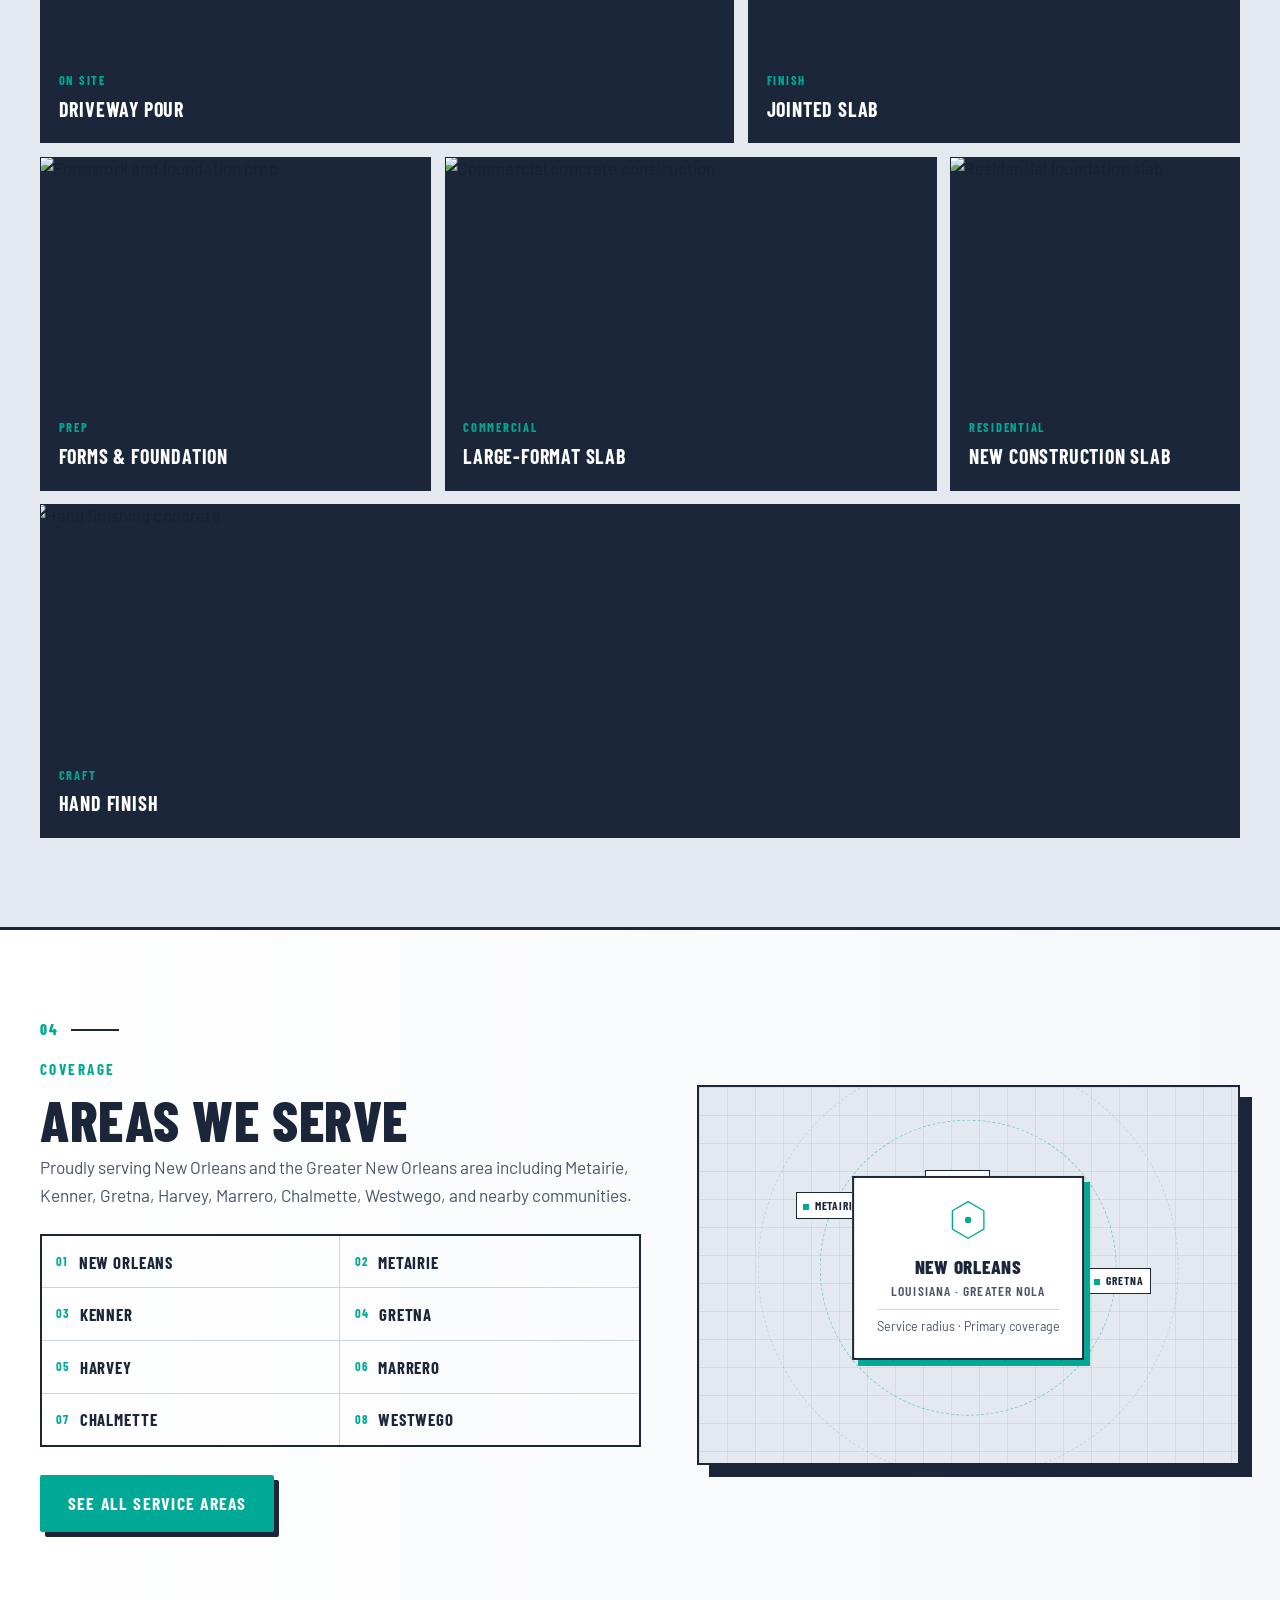
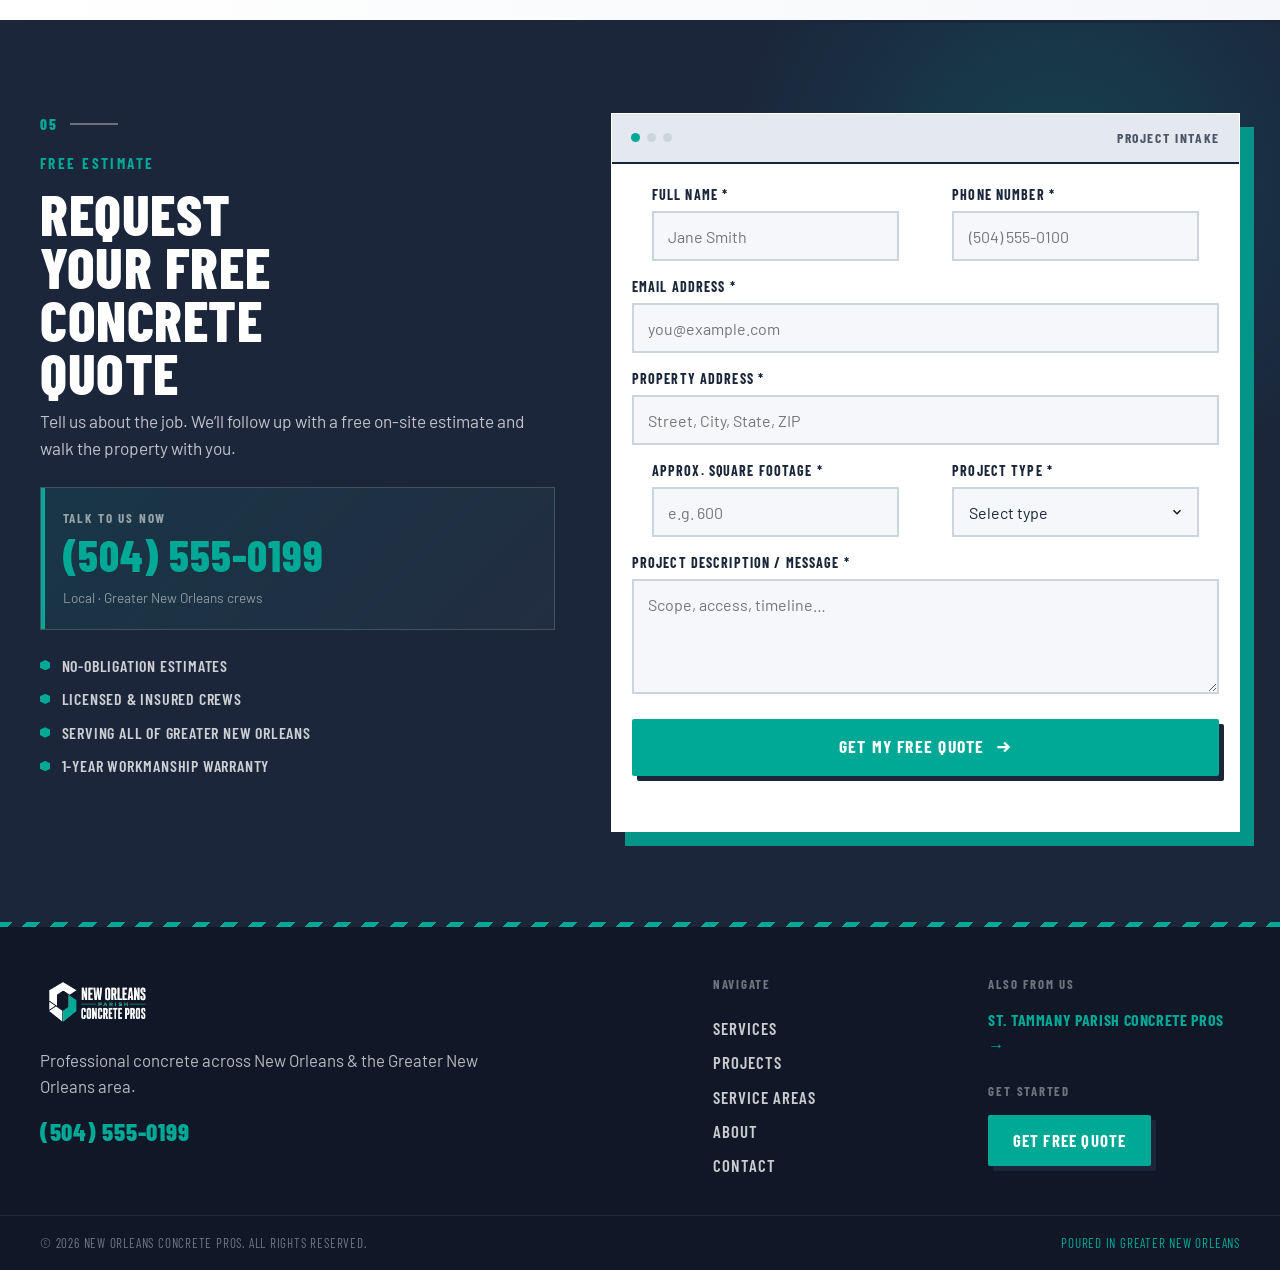
==== commit 1d8c1c06: "Align sister brand switcher to the right on both pages" ====
--- a/new-orleans-concrete.html
+++ b/new-orleans-concrete.html
@@ -17,7 +17,7 @@
   <div class="scroll-progress" id="scrollProgress" aria-hidden="true"></div>
 
   <!-- Switch to sister brand only (current brand omitted) -->
-  <div class="brand-bar brand-bar--start" role="navigation" aria-label="Sister company">
+  <div class="brand-bar brand-bar--end" role="navigation" aria-label="Sister company">
     <div class="container brand-bar-inner">
       <a href="https://st-tammany-parish-concrete-pros.vercel.app/" class="brand-switch">St. Tammany Parish Concrete Pros</a>
     </div>
--- a/css/styles.css
+++ b/css/styles.css
@@ -73,14 +73,10 @@
   padding: 0.4rem 0;
 }
 
-/* ST page: other brand on the right */
-.brand-bar--end .brand-bar-inner {
+/* Sister brand always on the right */
+.brand-bar--end .brand-bar-inner,
+.brand-bar-inner {
   justify-content: flex-end;
-}
-
-/* NOLA page: other brand on the left */
-.brand-bar--start .brand-bar-inner {
-  justify-content: flex-start;
 }
 
 .brand-switch {
